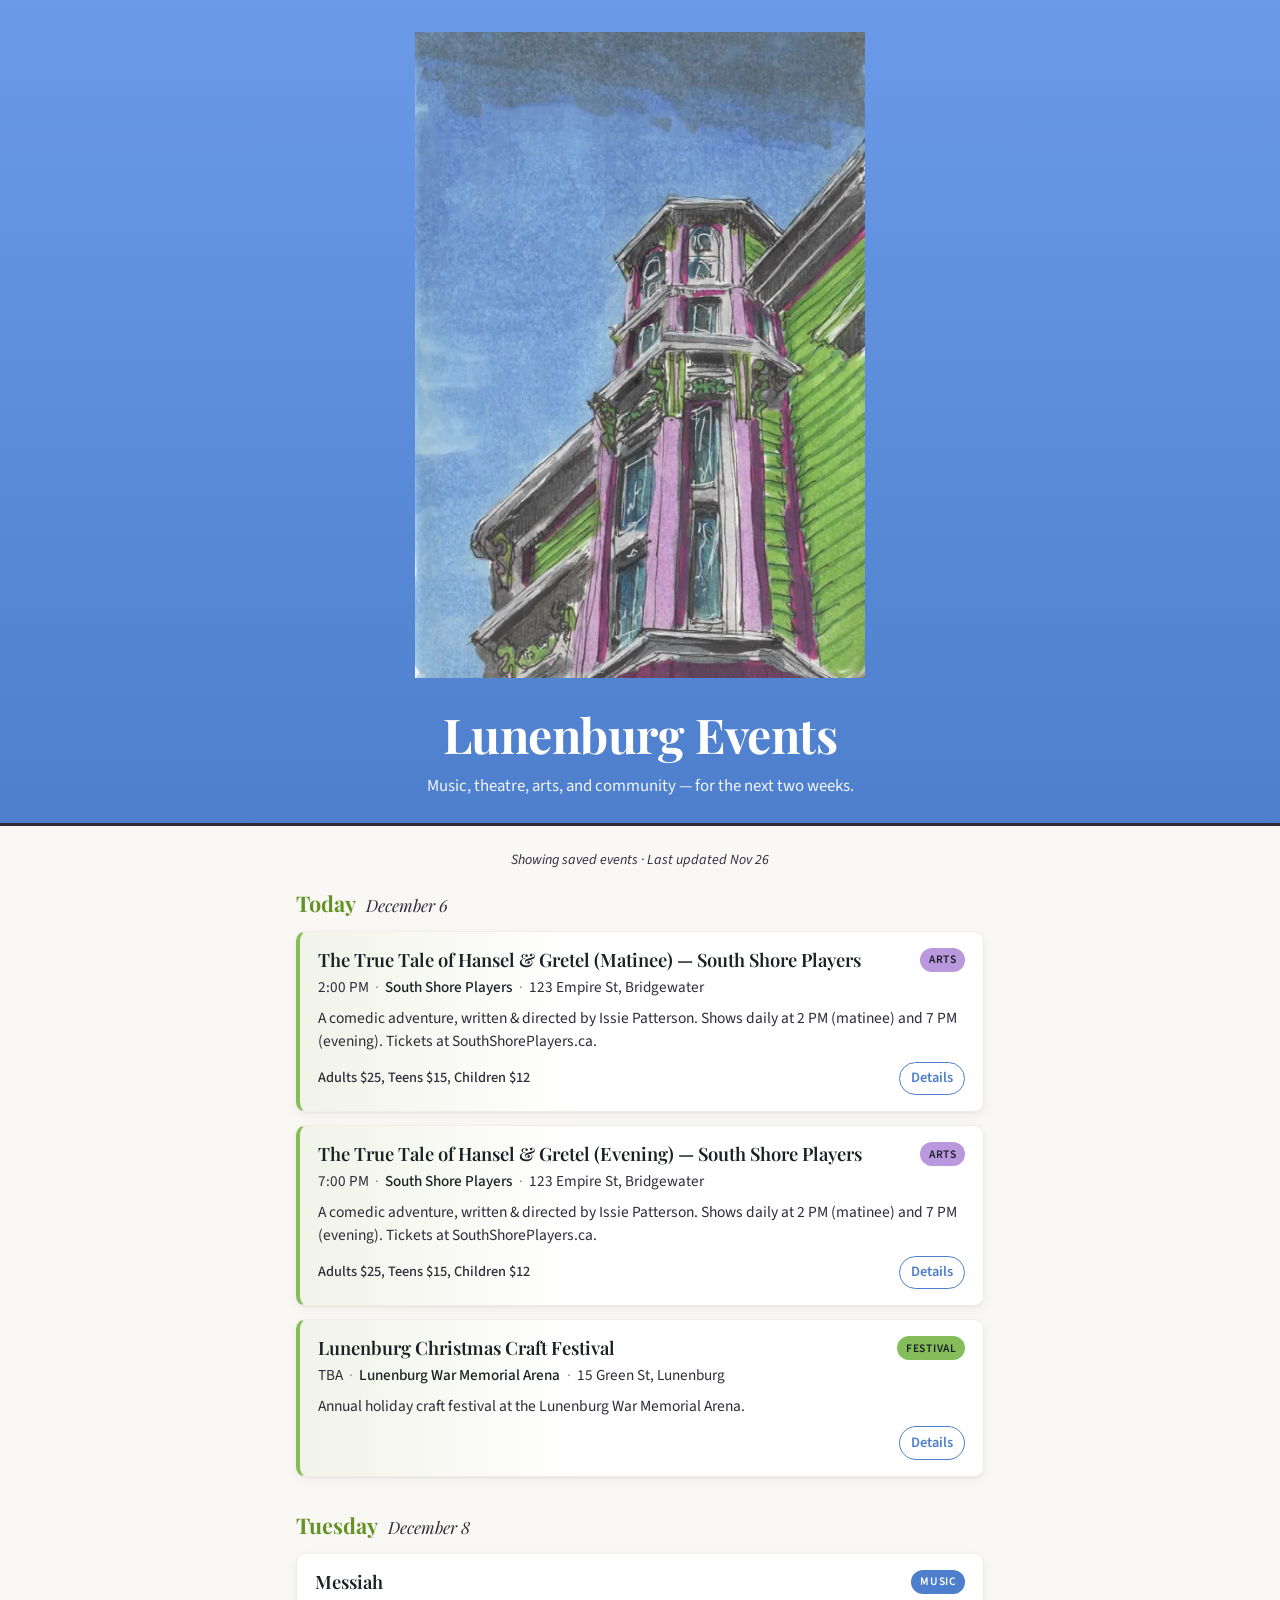
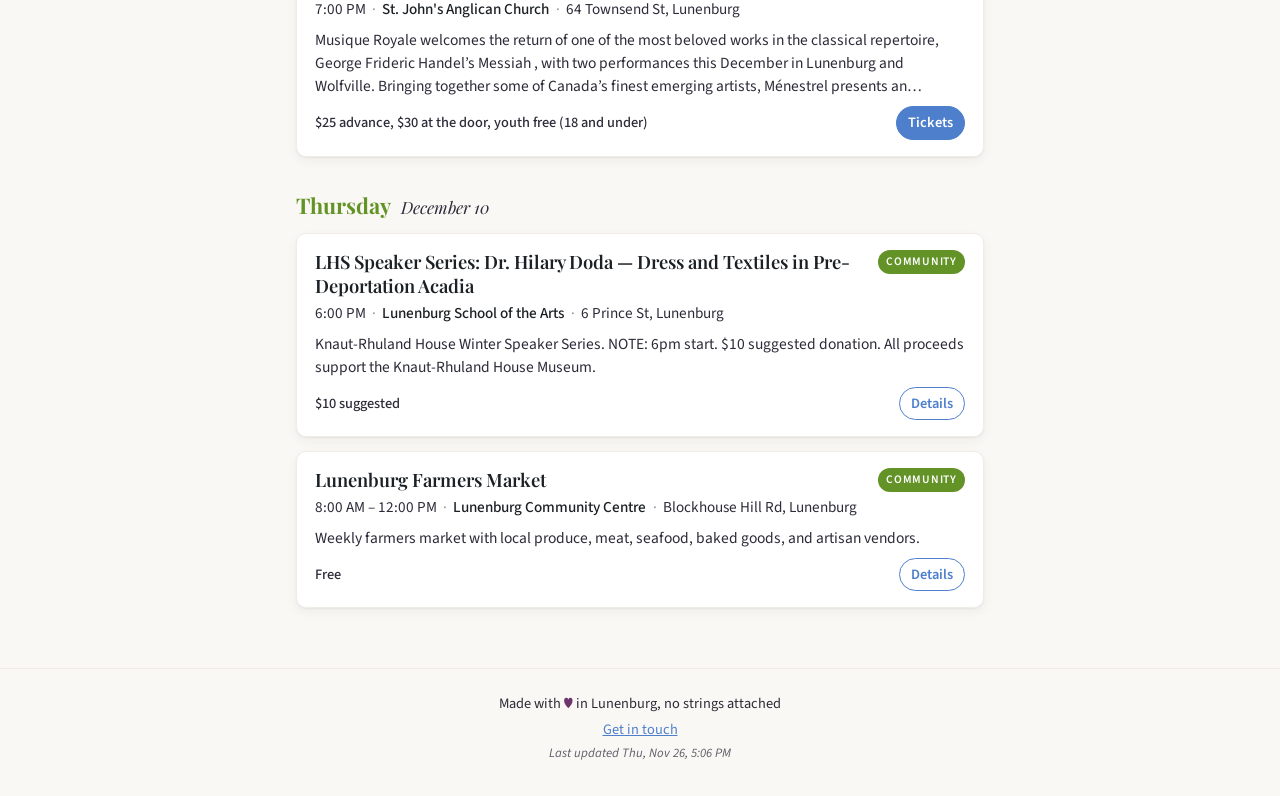
==== index.html @ b55d829c "Update events [automated]" ====
<!DOCTYPE html>
<html lang="en">
<head>
  <meta charset="UTF-8" />
  <meta name="viewport" content="width=device-width, initial-scale=1.0, viewport-fit=cover" />
  <title>Lunenburg Events — Music, Theatre, Arts &amp; Community</title>
  <meta name="description" content="What's happening in Lunenburg, Nova Scotia — music, theatre, arts, and community events for the next two weeks. Free, no ads, no app download." />
  <meta property="og:title" content="Lunenburg Events — Music, Theatre, Arts &amp; Community" />
  <meta property="og:description" content="What's happening in Lunenburg, Nova Scotia — music, theatre, arts, and community events for the next two weeks. Free, no ads, no app download." />

  <link rel="manifest" href="manifest.json" />
  <link rel="sitemap" type="application/xml" href="/sitemap.xml" />
  <meta name="theme-color" content="#4E7FCC" />

  <!-- BEGIN:JSON-LD -->
  <script type="application/ld+json">
{
  "@context": "https://schema.org",
  "@type": "ItemList",
  "name": "Upcoming events in Lunenburg, Nova Scotia",
  "url": "https://lunenburg.fingerpost.ca/",
  "numberOfItems": 23,
  "itemListElement": [
    {
      "@type": "ListItem",
      "position": 1,
      "item": {
        "@type": "Event",
        "name": "Lunenburg Farmers Market",
        "startDate": "2026-11-26T08:00:00-04:00",
        "eventStatus": "https://schema.org/EventScheduled",
        "eventAttendanceMode": "https://schema.org/OfflineEventAttendanceMode",
        "image": "https://lunenburg.fingerpost.ca/assets/icon-512.png",
        "endDate": "2026-11-26T12:00:00-04:00",
        "location": {
          "@type": "Place",
          "name": "Lunenburg Community Centre",
          "address": "Blockhouse Hill Rd, Lunenburg"
        },
        "organizer": {
          "@type": "Organization",
          "name": "Lunenburg Community Centre"
        },
        "url": "https://lunenburgfarmersmarketns.ca/",
        "description": "Weekly farmers market with local produce, meat, seafood, baked goods, and artisan vendors.",
        "offers": {
          "@type": "Offer",
          "price": "0",
          "priceCurrency": "CAD",
          "availability": "https://schema.org/InStock",
          "validFrom": "2026-11-26T13:06:49-04:00"
        }
      }
    },
    {
      "@type": "ListItem",
      "position": 2,
      "item": {
        "@type": "Event",
        "name": "\"Tange Herbam\" Exhibition by Anna Bald",
        "startDate": "2026-11-26T19:00:00-04:00",
        "eventStatus": "https://schema.org/EventScheduled",
        "eventAttendanceMode": "https://schema.org/OfflineEventAttendanceMode",
        "image": "https://lunenburg.fingerpost.ca/assets/icon-512.png",
        "location": {
          "@type": "Place",
          "name": "Lunenburg School of the Arts",
          "address": "6 Prince St, Lunenburg"
        },
        "organizer": {
          "@type": "Organization",
          "name": "Lunenburg School of the Arts"
        },
        "url": "https://lunenburgarts.org/news-events/tangeherbam-annabald/",
        "description": "Tange Herbam Anna Bald, Fall 2026 Artist-in-Residence Curated by Brea MacAllister EXHIBITION: November 26th, 2026 to January 22nd, 2027 Gallery hours are by chance or appointment, Monday to Friday, 9:30am to 4:30pm. OPENING: Thursday, Nov. 26th, 2026 Artist Talk at 7:00pm Hosted by Dr. Ella Tetrault Gallery Reception at 8:00pm This is a free event, no registration required. “I dedicate this work to the indigenous plants I chose to paint; these paintings are tight and committed to botanical…",
        "offers": {
          "@type": "Offer",
          "price": "0",
          "priceCurrency": "CAD",
          "availability": "https://schema.org/InStock",
          "validFrom": "2026-11-26T13:06:49-04:00"
        }
      }
    },
    {
      "@type": "ListItem",
      "position": 3,
      "item": {
        "@type": "Event",
        "name": "Holiday Carol Sing",
        "startDate": "2026-11-27T16:00:00-04:00",
        "eventStatus": "https://schema.org/EventScheduled",
        "eventAttendanceMode": "https://schema.org/OfflineEventAttendanceMode",
        "image": "https://lunenburg.fingerpost.ca/assets/icon-512.png",
        "endDate": "2026-11-27T18:00:00-04:00",
        "location": {
          "@type": "Place",
          "name": "LAMP",
          "address": "97 Kaulbach St, Lunenburg"
        },
        "organizer": {
          "@type": "Organization",
          "name": "LAMP"
        },
        "url": "https://www.lampns.ca/events/carolsing",
        "description": "At 5:40pm , we'll make our way down to the Lunenburg waterfront for the Lighting of the Vessels Ceremony , beginning at 6:00pm . We'll lead a few more carols before the lighting of the Lobster Trap Tree!",
        "offers": {
          "@type": "Offer",
          "price": "0",
          "priceCurrency": "CAD",
          "availability": "https://schema.org/InStock",
          "validFrom": "2026-11-26T13:06:49-04:00"
        }
      }
    },
    {
      "@type": "ListItem",
      "position": 4,
      "item": {
        "@type": "Event",
        "name": "Lighting of the Vessels",
        "startDate": "2026-11-27T18:00:00-04:00",
        "eventStatus": "https://schema.org/EventScheduled",
        "eventAttendanceMode": "https://schema.org/OfflineEventAttendanceMode",
        "image": "https://lunenburg.fingerpost.ca/assets/icon-512.png",
        "endDate": "2026-11-27T21:00:00-04:00",
        "location": {
          "@type": "Place",
          "name": "Fisheries Museum of the Atlantic",
          "address": "68 Bluenose Dr, Lunenburg"
        },
        "organizer": {
          "@type": "Organization",
          "name": "Fisheries Museum of the Atlantic"
        },
        "url": "https://fisheriesmuseum.novascotia.ca/whats-on/lighting-vessels",
        "description": "Experience the magic of the holiday season as the waterfront comes alive with the Lighting of the Vessels. Boats and the harbour are beautifully illuminated in festive lights, creating a truly enchanting coastal atmosphere. This beloved Lunenburg tradition is filled with family-friendly fun, including face painting, crafts, games, and family bingo. Meet Mr. and Mrs. Claus, enjoy live music, and warm up with delicious food and seasonal treats. Bring your family, dress warmly, and celebrate the…",
        "offers": {
          "@type": "Offer",
          "price": "0",
          "priceCurrency": "CAD",
          "availability": "https://schema.org/InStock",
          "validFrom": "2026-11-26T13:06:49-04:00"
        }
      }
    },
    {
      "@type": "ListItem",
      "position": 5,
      "item": {
        "@type": "Event",
        "name": "First of Bells - Encore Performance",
        "startDate": "2026-11-28T19:00:00-04:00",
        "eventStatus": "https://schema.org/EventScheduled",
        "eventAttendanceMode": "https://schema.org/OfflineEventAttendanceMode",
        "image": "https://lunenburg.fingerpost.ca/assets/icon-512.png",
        "endDate": "2026-11-28T21:00:00-04:00",
        "location": {
          "@type": "Place",
          "name": "Old Confidence Lodge",
          "address": "3831 Nova Scotia 332, Riverport"
        },
        "organizer": {
          "@type": "Organization",
          "name": "Old Confidence Lodge"
        },
        "url": "https://www.oldconfidence.ca/events/first-of-bells-lunenburg",
        "description": "First of Bells reimagines the music of Cape Breton songwriters, tunesmiths, and musicians. The trio, consisting of guitar, bass, and drums, explores a golden era in Cape Breton music with fresh instrumental jazz interpretations of the Rankin Family, Rita MacNeil, Winston Scotty Fitzgerald, Don Palmer, and more. Just as jazz musicians have reinterpreted the music of artists like Bob Dylan, the Beatles, or Radiohead, First of Bells pays homage to Cape Breton musicians, whose impact has been just as significant to those raised here.",
        "offers": {
          "@type": "Offer",
          "price": "25",
          "priceCurrency": "CAD",
          "availability": "https://schema.org/InStock",
          "url": "https://www.eventbrite.ca/e/first-of-bells-tickets-2003511615174?aff=oddtdtcreator",
          "validFrom": "2026-11-26T13:06:49-04:00"
        }
      }
    },
    {
      "@type": "ListItem",
      "position": 6,
      "item": {
        "@type": "Event",
        "name": "Ellita Gagner: Songs My Mother Taught Me",
        "startDate": "2026-11-28T19:00:00-04:00",
        "eventStatus": "https://schema.org/EventScheduled",
        "eventAttendanceMode": "https://schema.org/OfflineEventAttendanceMode",
        "image": "https://lunenburg.fingerpost.ca/assets/icon-512.png",
        "endDate": "2026-11-28T20:30:00-04:00",
        "location": {
          "@type": "Place",
          "name": "LAMP",
          "address": "97 Kaulbach St, Lunenburg"
        },
        "organizer": {
          "@type": "Organization",
          "name": "LAMP"
        },
        "url": "https://www.lampns.ca/events/ellita",
        "description": "Canadian mezzo-soprano Ellita Gagner , currently based in Montreal, has been praised for her “gorgeous, warm tone and winning gamine personality.” She has performed leading and supporting roles across Canada with companies and ensembles including Opéra de Montréal, Opera Nova Scotia, the Brott Festival, Maritime Concert Opera, and Chorus Niagara.",
        "offers": {
          "@type": "Offer",
          "price": "25",
          "priceCurrency": "CAD",
          "availability": "https://schema.org/InStock",
          "url": "https://www.zeffy.com/en-CA/ticketing/ellita-gagner-mezzo-soprano",
          "validFrom": "2026-11-26T13:06:49-04:00"
        }
      }
    },
    {
      "@type": "ListItem",
      "position": 7,
      "item": {
        "@type": "Event",
        "name": "CANCELLED - Victor Fraser - Tea & Scones Concert",
        "startDate": "2026-11-29T14:00:00-04:00",
        "eventStatus": "https://schema.org/EventScheduled",
        "eventAttendanceMode": "https://schema.org/OfflineEventAttendanceMode",
        "image": "https://lunenburg.fingerpost.ca/assets/icon-512.png",
        "endDate": "2026-11-29T16:00:00-04:00",
        "location": {
          "@type": "Place",
          "name": "Old Confidence Lodge",
          "address": "3831 Nova Scotia 332, Riverport"
        },
        "organizer": {
          "@type": "Organization",
          "name": "Old Confidence Lodge"
        },
        "url": "https://www.oldconfidence.ca/events/victor-fraser-lunenburg",
        "description": "CANCELLED Sun, Nov 29 • 2 PM"
      }
    },
    {
      "@type": "ListItem",
      "position": 8,
      "item": {
        "@type": "Event",
        "name": "Tunes on Tuesday: Piotr Kozłowski, Part 2",
        "startDate": "2026-12-01T12:00:00-04:00",
        "eventStatus": "https://schema.org/EventScheduled",
        "eventAttendanceMode": "https://schema.org/OfflineEventAttendanceMode",
        "image": "https://lunenburg.fingerpost.ca/assets/icon-512.png",
        "endDate": "2026-12-01T13:00:00-04:00",
        "location": {
          "@type": "Place",
          "name": "LAMP",
          "address": "97 Kaulbach St, Lunenburg"
        },
        "organizer": {
          "@type": "Organization",
          "name": "LAMP"
        },
        "url": "https://www.lampns.ca/events/totpiotr2",
        "description": "Polish pianist and educator Piotr Kozłowski presents the second of his two-part session: Central European Music & Culture . Join Piotr for a closer look at the rich musical traditions of Central Europe, exploring the composers, cultural influences, and history that have shaped the region's classical music.",
        "offers": {
          "@type": "Offer",
          "price": "0",
          "priceCurrency": "CAD",
          "availability": "https://schema.org/InStock",
          "validFrom": "2026-11-26T13:06:49-04:00"
        }
      }
    },
    {
      "@type": "ListItem",
      "position": 9,
      "item": {
        "@type": "Event",
        "name": "Lunenburg Farmers Market",
        "startDate": "2026-12-03T08:00:00-04:00",
        "eventStatus": "https://schema.org/EventScheduled",
        "eventAttendanceMode": "https://schema.org/OfflineEventAttendanceMode",
        "image": "https://lunenburg.fingerpost.ca/assets/icon-512.png",
        "endDate": "2026-12-03T12:00:00-04:00",
        "location": {
          "@type": "Place",
          "name": "Lunenburg Community Centre",
          "address": "Blockhouse Hill Rd, Lunenburg"
        },
        "organizer": {
          "@type": "Organization",
          "name": "Lunenburg Community Centre"
        },
        "url": "https://lunenburgfarmersmarketns.ca/",
        "description": "Weekly farmers market with local produce, meat, seafood, baked goods, and artisan vendors.",
        "offers": {
          "@type": "Offer",
          "price": "0",
          "priceCurrency": "CAD",
          "availability": "https://schema.org/InStock",
          "validFrom": "2026-11-26T13:06:49-04:00"
        }
      }
    },
    {
      "@type": "ListItem",
      "position": 10,
      "item": {
        "@type": "Event",
        "name": "The True Tale of Hansel & Gretel (Matinee) — South Shore Players",
        "startDate": "2026-12-04T14:00:00-04:00",
        "eventStatus": "https://schema.org/EventScheduled",
        "eventAttendanceMode": "https://schema.org/OfflineEventAttendanceMode",
        "image": "https://lunenburg.fingerpost.ca/assets/icon-512.png",
        "location": {
          "@type": "Place",
          "name": "South Shore Players",
          "address": "123 Empire St, Bridgewater"
        },
        "organizer": {
          "@type": "Organization",
          "name": "South Shore Players"
        },
        "url": "https://www.southshoreplayers.ca/tickets/",
        "description": "A comedic adventure, written & directed by Issie Patterson. Shows daily at 2 PM (matinee) and 7 PM (evening). Tickets at SouthShorePlayers.ca.",
        "offers": {
          "@type": "AggregateOffer",
          "lowPrice": "12",
          "highPrice": "25",
          "priceCurrency": "CAD",
          "availability": "https://schema.org/InStock",
          "validFrom": "2026-11-26T13:06:49-04:00"
        }
      }
    },
    {
      "@type": "ListItem",
      "position": 11,
      "item": {
        "@type": "Event",
        "name": "The True Tale of Hansel & Gretel (Evening) — South Shore Players",
        "startDate": "2026-12-04T19:00:00-04:00",
        "eventStatus": "https://schema.org/EventScheduled",
        "eventAttendanceMode": "https://schema.org/OfflineEventAttendanceMode",
        "image": "https://lunenburg.fingerpost.ca/assets/icon-512.png",
        "location": {
          "@type": "Place",
          "name": "South Shore Players",
          "address": "123 Empire St, Bridgewater"
        },
        "organizer": {
          "@type": "Organization",
          "name": "South Shore Players"
        },
        "url": "https://www.southshoreplayers.ca/tickets/",
        "description": "A comedic adventure, written & directed by Issie Patterson. Shows daily at 2 PM (matinee) and 7 PM (evening). Tickets at SouthShorePlayers.ca.",
        "offers": {
          "@type": "AggregateOffer",
          "lowPrice": "12",
          "highPrice": "25",
          "priceCurrency": "CAD",
          "availability": "https://schema.org/InStock",
          "validFrom": "2026-11-26T13:06:49-04:00"
        }
      }
    },
    {
      "@type": "ListItem",
      "position": 12,
      "item": {
        "@type": "Event",
        "name": "\"THE CHRISTMAS TREE\" by the Lunenburg Theatre Collective: Dec. 4, 5 & 6",
        "startDate": "2026-12-04",
        "eventStatus": "https://schema.org/EventScheduled",
        "eventAttendanceMode": "https://schema.org/OfflineEventAttendanceMode",
        "image": "https://lunenburg.fingerpost.ca/assets/icon-512.png",
        "location": {
          "@type": "Place",
          "name": "Lunenburg School of the Arts",
          "address": "6 Prince St, Lunenburg"
        },
        "organizer": {
          "@type": "Organization",
          "name": "Lunenburg School of the Arts"
        },
        "url": "https://lunenburgarts.org/news-events/the-christmas-tree-by-the-lunenburg-theatre-collective-dec-4-5-6/",
        "description": "“THE CHRISTMAS TREE” Starring Shannon Sponagle and Stephen Scott Findlay Presented by the Lunenburg Theatre Collective Dec. 4, 5 & 6, 2026 Learn more and gets tickets: lunenburgtheatre.ca Tickets available at Caico Mae – Cash Only Please. “One Man, One Woman, and Just One Tree Left, and it’s Christmas Eve! Who gets it? Buy a ticket and find out! This heartfelt comedy filled with laughs is sure to bring a smile to your face. So come out and support live, local, professional theatre right in the…"
      }
    },
    {
      "@type": "ListItem",
      "position": 13,
      "item": {
        "@type": "Event",
        "name": "The True Tale of Hansel & Gretel (Matinee) — South Shore Players",
        "startDate": "2026-12-05T14:00:00-04:00",
        "eventStatus": "https://schema.org/EventScheduled",
        "eventAttendanceMode": "https://schema.org/OfflineEventAttendanceMode",
        "image": "https://lunenburg.fingerpost.ca/assets/icon-512.png",
        "location": {
          "@type": "Place",
          "name": "South Shore Players",
          "address": "123 Empire St, Bridgewater"
        },
        "organizer": {
          "@type": "Organization",
          "name": "South Shore Players"
        },
        "url": "https://www.southshoreplayers.ca/tickets/",
        "description": "A comedic adventure, written & directed by Issie Patterson. Shows daily at 2 PM (matinee) and 7 PM (evening). Tickets at SouthShorePlayers.ca.",
        "offers": {
          "@type": "AggregateOffer",
          "lowPrice": "12",
          "highPrice": "25",
          "priceCurrency": "CAD",
          "availability": "https://schema.org/InStock",
          "validFrom": "2026-11-26T13:06:49-04:00"
        }
      }
    },
    {
      "@type": "ListItem",
      "position": 14,
      "item": {
        "@type": "Event",
        "name": "Geoff and Glenn",
        "startDate": "2026-12-05T14:00:00-04:00",
        "eventStatus": "https://schema.org/EventScheduled",
        "eventAttendanceMode": "https://schema.org/OfflineEventAttendanceMode",
        "image": "https://lunenburg.fingerpost.ca/assets/icon-512.png",
        "location": {
          "@type": "Place",
          "name": "Lunenburg School of the Arts",
          "address": "6 Prince St, Lunenburg"
        },
        "organizer": {
          "@type": "Organization",
          "name": "Lunenburg School of the Arts"
        },
        "url": "https://musiqueroyale.com/event/2026/2026-12-05-geoff-and-glenn/",
        "description": "Musique Royale welcomes singer, songwriter and drummer Geoff Arsenault and keyboardist Glenn Patscha to perform a Cookie Concert on Saturday December 5 at 2 pm. We can’t wait to hear what comes when these two fabulous Nova Scotian talents join together. The concert includes original music by Geoff including songs from his 2025 release, Hired Hand. The hourlong concert takes place at the Lunenburg School of the Arts, all ages are welcome and following the concert, cookies are served. Geoff Arsenault – drummer, singer, songwriter Geoff Arsenault is a multi award winning, veteran, touring and…",
        "offers": {
          "@type": "Offer",
          "price": "0",
          "priceCurrency": "CAD",
          "availability": "https://schema.org/InStock",
          "validFrom": "2026-11-26T13:06:49-04:00"
        }
      }
    },
    {
      "@type": "ListItem",
      "position": 15,
      "item": {
        "@type": "Event",
        "name": "The True Tale of Hansel & Gretel (Evening) — South Shore Players",
        "startDate": "2026-12-05T19:00:00-04:00",
        "eventStatus": "https://schema.org/EventScheduled",
        "eventAttendanceMode": "https://schema.org/OfflineEventAttendanceMode",
        "image": "https://lunenburg.fingerpost.ca/assets/icon-512.png",
        "location": {
          "@type": "Place",
          "name": "South Shore Players",
          "address": "123 Empire St, Bridgewater"
        },
        "organizer": {
          "@type": "Organization",
          "name": "South Shore Players"
        },
        "url": "https://www.southshoreplayers.ca/tickets/",
        "description": "A comedic adventure, written & directed by Issie Patterson. Shows daily at 2 PM (matinee) and 7 PM (evening). Tickets at SouthShorePlayers.ca.",
        "offers": {
          "@type": "AggregateOffer",
          "lowPrice": "12",
          "highPrice": "25",
          "priceCurrency": "CAD",
          "availability": "https://schema.org/InStock",
          "validFrom": "2026-11-26T13:06:49-04:00"
        }
      }
    },
    {
      "@type": "ListItem",
      "position": 16,
      "item": {
        "@type": "Event",
        "name": "Piotr Kozłowski, piano",
        "startDate": "2026-12-05T19:00:00-04:00",
        "eventStatus": "https://schema.org/EventScheduled",
        "eventAttendanceMode": "https://schema.org/OfflineEventAttendanceMode",
        "image": "https://lunenburg.fingerpost.ca/assets/icon-512.png",
        "endDate": "2026-12-05T20:30:00-04:00",
        "location": {
          "@type": "Place",
          "name": "LAMP",
          "address": "97 Kaulbach St, Lunenburg"
        },
        "organizer": {
          "@type": "Organization",
          "name": "LAMP"
        },
        "url": "https://www.lampns.ca/events/piotr",
        "description": "Kozłowski presents the culmination of his month-long residency at LAMP with a solo piano performance featuring works by Leevi Madetoja, Leoš Janáček, Karol Szymanowski, and Fryderyk Chopin. By placing these composers side by side, the program reflects the cultural complexity of Central Europe, which remains increasingly relevant in today’s political, economic, and social climate. Its unique culture and art, shaped by both Western and Eastern influences, reflect this in-between position.",
        "offers": {
          "@type": "Offer",
          "price": "25",
          "priceCurrency": "CAD",
          "availability": "https://schema.org/InStock",
          "url": "https://www.zeffy.com/en-CA/ticketing/piotr-kozlowski-piano",
          "validFrom": "2026-11-26T13:06:49-04:00"
        }
      }
    },
    {
      "@type": "ListItem",
      "position": 17,
      "item": {
        "@type": "Event",
        "name": "Lunenburg Christmas Craft Festival",
        "startDate": "2026-12-05",
        "eventStatus": "https://schema.org/EventScheduled",
        "eventAttendanceMode": "https://schema.org/OfflineEventAttendanceMode",
        "image": "https://lunenburg.fingerpost.ca/assets/icon-512.png",
        "location": {
          "@type": "Place",
          "name": "Lunenburg War Memorial Arena",
          "address": "15 Green St, Lunenburg"
        },
        "organizer": {
          "@type": "Organization",
          "name": "Lunenburg War Memorial Arena"
        },
        "url": "https://lunenburgchristmascraftfestival.com/",
        "description": "Annual holiday craft festival at the Lunenburg War Memorial Arena."
      }
    },
    {
      "@type": "ListItem",
      "position": 18,
      "item": {
        "@type": "Event",
        "name": "The True Tale of Hansel & Gretel (Matinee) — South Shore Players",
        "startDate": "2026-12-06T14:00:00-04:00",
        "eventStatus": "https://schema.org/EventScheduled",
        "eventAttendanceMode": "https://schema.org/OfflineEventAttendanceMode",
        "image": "https://lunenburg.fingerpost.ca/assets/icon-512.png",
        "location": {
          "@type": "Place",
          "name": "South Shore Players",
          "address": "123 Empire St, Bridgewater"
        },
        "organizer": {
          "@type": "Organization",
          "name": "South Shore Players"
        },
        "url": "https://www.southshoreplayers.ca/tickets/",
        "description": "A comedic adventure, written & directed by Issie Patterson. Shows daily at 2 PM (matinee) and 7 PM (evening). Tickets at SouthShorePlayers.ca.",
        "offers": {
          "@type": "AggregateOffer",
          "lowPrice": "12",
          "highPrice": "25",
          "priceCurrency": "CAD",
          "availability": "https://schema.org/InStock",
          "validFrom": "2026-11-26T13:06:49-04:00"
        }
      }
    },
    {
      "@type": "ListItem",
      "position": 19,
      "item": {
        "@type": "Event",
        "name": "The True Tale of Hansel & Gretel (Evening) — South Shore Players",
        "startDate": "2026-12-06T19:00:00-04:00",
        "eventStatus": "https://schema.org/EventScheduled",
        "eventAttendanceMode": "https://schema.org/OfflineEventAttendanceMode",
        "image": "https://lunenburg.fingerpost.ca/assets/icon-512.png",
        "location": {
          "@type": "Place",
          "name": "South Shore Players",
          "address": "123 Empire St, Bridgewater"
        },
        "organizer": {
          "@type": "Organization",
          "name": "South Shore Players"
        },
        "url": "https://www.southshoreplayers.ca/tickets/",
        "description": "A comedic adventure, written & directed by Issie Patterson. Shows daily at 2 PM (matinee) and 7 PM (evening). Tickets at SouthShorePlayers.ca.",
        "offers": {
          "@type": "AggregateOffer",
          "lowPrice": "12",
          "highPrice": "25",
          "priceCurrency": "CAD",
          "availability": "https://schema.org/InStock",
          "validFrom": "2026-11-26T13:06:49-04:00"
        }
      }
    },
    {
      "@type": "ListItem",
      "position": 20,
      "item": {
        "@type": "Event",
        "name": "Lunenburg Christmas Craft Festival",
        "startDate": "2026-12-06",
        "eventStatus": "https://schema.org/EventScheduled",
        "eventAttendanceMode": "https://schema.org/OfflineEventAttendanceMode",
        "image": "https://lunenburg.fingerpost.ca/assets/icon-512.png",
        "location": {
          "@type": "Place",
          "name": "Lunenburg War Memorial Arena",
          "address": "15 Green St, Lunenburg"
        },
        "organizer": {
          "@type": "Organization",
          "name": "Lunenburg War Memorial Arena"
        },
        "url": "https://lunenburgchristmascraftfestival.com/",
        "description": "Annual holiday craft festival at the Lunenburg War Memorial Arena."
      }
    },
    {
      "@type": "ListItem",
      "position": 21,
      "item": {
        "@type": "Event",
        "name": "Messiah",
        "startDate": "2026-12-08T19:00:00-04:00",
        "eventStatus": "https://schema.org/EventScheduled",
        "eventAttendanceMode": "https://schema.org/OfflineEventAttendanceMode",
        "image": "https://lunenburg.fingerpost.ca/assets/icon-512.png",
        "location": {
          "@type": "Place",
          "name": "St. John's Anglican Church",
          "address": "64 Townsend St, Lunenburg"
        },
        "organizer": {
          "@type": "Organization",
          "name": "St. John's Anglican Church"
        },
        "url": "https://musiqueroyale.com/event/2026/2026-12-09-messiah/",
        "description": "Musique Royale welcomes the return of one of the most beloved works in the classical repertoire, George Frideric Handel’s Messiah , with two performances this December in Lunenburg and Wolfville. Bringing together some of Canada’s finest emerging artists, Ménestrel presents an intimate, historically informed interpretation of Handel’s masterpiece, inviting audiences to experience the beauty and power of this cherished holiday tradition. Composed in just 24 days in 1741, Messiah has become one of the most celebrated works in Western music, bringing generations of listeners together each…",
        "offers": {
          "@type": "Offer",
          "price": "0",
          "priceCurrency": "CAD",
          "availability": "https://schema.org/InStock",
          "url": "https://www.canadahelps.org/en/charities/musique-royale-a-treasury-of-music-from-our-historic-past/events/menestrel-messiah-in-lunenburg-2026",
          "validFrom": "2026-11-26T13:06:49-04:00"
        }
      }
    },
    {
      "@type": "ListItem",
      "position": 22,
      "item": {
        "@type": "Event",
        "name": "Lunenburg Farmers Market",
        "startDate": "2026-12-10T08:00:00-04:00",
        "eventStatus": "https://schema.org/EventScheduled",
        "eventAttendanceMode": "https://schema.org/OfflineEventAttendanceMode",
        "image": "https://lunenburg.fingerpost.ca/assets/icon-512.png",
        "endDate": "2026-12-10T12:00:00-04:00",
        "location": {
          "@type": "Place",
          "name": "Lunenburg Community Centre",
          "address": "Blockhouse Hill Rd, Lunenburg"
        },
        "organizer": {
          "@type": "Organization",
          "name": "Lunenburg Community Centre"
        },
        "url": "https://lunenburgfarmersmarketns.ca/",
        "description": "Weekly farmers market with local produce, meat, seafood, baked goods, and artisan vendors.",
        "offers": {
          "@type": "Offer",
          "price": "0",
          "priceCurrency": "CAD",
          "availability": "https://schema.org/InStock",
          "validFrom": "2026-11-26T13:06:49-04:00"
        }
      }
    },
    {
      "@type": "ListItem",
      "position": 23,
      "item": {
        "@type": "Event",
        "name": "LHS Speaker Series: Dr. Hilary Doda — Dress and Textiles in Pre-Deportation Acadia",
        "startDate": "2026-12-10T18:00:00-04:00",
        "eventStatus": "https://schema.org/EventScheduled",
        "eventAttendanceMode": "https://schema.org/OfflineEventAttendanceMode",
        "image": "https://lunenburg.fingerpost.ca/assets/icon-512.png",
        "location": {
          "@type": "Place",
          "name": "Lunenburg School of the Arts",
          "address": "6 Prince St, Lunenburg"
        },
        "organizer": {
          "@type": "Organization",
          "name": "Lunenburg School of the Arts"
        },
        "url": "https://lunenburgheritagesociety.ca/blogs/events/knaut-rhuland-house-winter-speaker-series",
        "description": "Knaut-Rhuland House Winter Speaker Series. NOTE: 6pm start. $10 suggested donation. All proceeds support the Knaut-Rhuland House Museum.",
        "offers": {
          "@type": "Offer",
          "price": "10",
          "priceCurrency": "CAD",
          "availability": "https://schema.org/InStock",
          "validFrom": "2026-11-26T13:06:49-04:00"
        }
      }
    }
  ]
}
  </script>
  <!-- END:JSON-LD -->

  <meta name="apple-mobile-web-app-capable" content="yes" />
  <meta name="apple-mobile-web-app-status-bar-style" content="default" />
  <meta name="apple-mobile-web-app-title" content="Lunapp" />
  <link rel="apple-touch-icon" href="assets/icon-192.png" />
  <link rel="icon" type="image/png" href="assets/icon-192.png" />

  <link rel="preconnect" href="https://fonts.googleapis.com" />
  <link rel="preconnect" href="https://fonts.gstatic.com" crossorigin />
  <link rel="stylesheet"
    href="https://fonts.googleapis.com/css2?family=Playfair+Display:wght@600;700&family=Source+Sans+3:wght@400;500;600&display=swap" />

  <link rel="stylesheet" href="style.css" />

  <!-- Cloudflare Web Analytics --><script defer src='https://static.cloudflareinsights.com/beacon.min.js' data-cf-beacon='{"token": "2c498f818fb4471bbc658353ae30feed"}'></script><!-- End Cloudflare Web Analytics -->
</head>
<body>
  <header class="hero" role="banner">
    <div class="hero__image" aria-hidden="true">
      <picture>
        <source srcset="assets/banner_lunenburg.webp" type="image/webp">
        <img src="assets/banner_lunenburg.png" alt="" width="1033" height="1482"
             fetchpriority="high">
      </picture>
    </div>
    <div class="hero__text">
      <h1 class="hero__title">Lunenburg Events</h1>
      <p class="hero__tagline">Music, theatre, arts, and community — for the next two weeks.</p>
    </div>
  </header>

  <main class="container" id="main">
    <noscript>
      <!-- BEGIN:NOSCRIPT-EVENTS -->
      <h2>Upcoming events in Lunenburg</h2>
      <h3>Thursday, November 26</h3>
      <ul>
        <li><strong>8:00 AM</strong> — Lunenburg Farmers Market — at Lunenburg Community Centre</li>
        <li><strong>7:00 PM</strong> — &quot;Tange Herbam&quot; Exhibition by Anna Bald — at Lunenburg School of the Arts</li>
      </ul>
      <h3>Friday, November 27</h3>
      <ul>
        <li><strong>4:00 PM</strong> — Holiday Carol Sing — at LAMP</li>
        <li><strong>6:00 PM</strong> — Lighting of the Vessels — at Fisheries Museum of the Atlantic</li>
      </ul>
      <h3>Saturday, November 28</h3>
      <ul>
        <li><strong>7:00 PM</strong> — First of Bells - Encore Performance — at Old Confidence Lodge</li>
        <li><strong>7:00 PM</strong> — Ellita Gagner: Songs My Mother Taught Me — at LAMP</li>
      </ul>
      <h3>Sunday, November 29</h3>
      <ul>
        <li><strong>2:00 PM</strong> — CANCELLED - Victor Fraser - Tea &amp; Scones Concert — at Old Confidence Lodge</li>
      </ul>
      <h3>Tuesday, December 1</h3>
      <ul>
        <li><strong>12:00 PM</strong> — Tunes on Tuesday: Piotr Kozłowski, Part 2 — at LAMP</li>
      </ul>
      <h3>Thursday, December 3</h3>
      <ul>
        <li><strong>8:00 AM</strong> — Lunenburg Farmers Market — at Lunenburg Community Centre</li>
      </ul>
      <h3>Friday, December 4</h3>
      <ul>
        <li><strong>2:00 PM</strong> — The True Tale of Hansel &amp; Gretel (Matinee) — South Shore Players — at South Shore Players</li>
        <li><strong>7:00 PM</strong> — The True Tale of Hansel &amp; Gretel (Evening) — South Shore Players — at South Shore Players</li>
        <li>&quot;THE CHRISTMAS TREE&quot; by the Lunenburg Theatre Collective: Dec. 4, 5 &amp; 6 — at Lunenburg School of the Arts</li>
      </ul>
      <h3>Saturday, December 5</h3>
      <ul>
        <li><strong>2:00 PM</strong> — The True Tale of Hansel &amp; Gretel (Matinee) — South Shore Players — at South Shore Players</li>
        <li><strong>2:00 PM</strong> — Geoff and Glenn — at Lunenburg School of the Arts</li>
        <li><strong>7:00 PM</strong> — The True Tale of Hansel &amp; Gretel (Evening) — South Shore Players — at South Shore Players</li>
        <li><strong>7:00 PM</strong> — Piotr Kozłowski, piano — at LAMP</li>
        <li><strong>TBA</strong> — Lunenburg Christmas Craft Festival — at Lunenburg War Memorial Arena</li>
      </ul>
      <h3>Sunday, December 6</h3>
      <ul>
        <li><strong>2:00 PM</strong> — The True Tale of Hansel &amp; Gretel (Matinee) — South Shore Players — at South Shore Players</li>
        <li><strong>7:00 PM</strong> — The True Tale of Hansel &amp; Gretel (Evening) — South Shore Players — at South Shore Players</li>
        <li><strong>TBA</strong> — Lunenburg Christmas Craft Festival — at Lunenburg War Memorial Arena</li>
      </ul>
      <h3>Tuesday, December 8</h3>
      <ul>
        <li><strong>7:00 PM</strong> — Messiah — at St. John&#x27;s Anglican Church</li>
      </ul>
      <h3>Thursday, December 10</h3>
      <ul>
        <li><strong>8:00 AM</strong> — Lunenburg Farmers Market — at Lunenburg Community Centre</li>
        <li><strong>6:00 PM</strong> — LHS Speaker Series: Dr. Hilary Doda — Dress and Textiles in Pre-Deportation Acadia — at Lunenburg School of the Arts</li>
      </ul>
      <!-- END:NOSCRIPT-EVENTS -->
    </noscript>
    <section id="events" aria-live="polite">
      <p class="status" id="status">Loading events…</p>
    </section>
  </main>

  <footer class="footer">
    <p class="footer__line">Made with <span aria-hidden="true">♥</span><span class="visually-hidden">love</span> in Lunenburg, no strings attached</p>
    <p class="footer__line"><a href="https://docs.google.com/forms/d/e/1FAIpQLSd6tUlpH39HJcwEYaC6AG7CdG9uOFnGP6phVigIAYUQ5ozSLA/viewform?usp=publish-editor" target="_blank" rel="noopener noreferrer">Get in touch</a></p>
    <p class="footer__updated" id="last-updated"></p>
  </footer>

  <script src="app.js" defer></script>
</body>
</html>
---- style.css ----
:root {
  /* Primary — from the watercolor sky */
  --sky-blue: #4E7FCC;
  --sky-light: #6B9BE8;

  /* Accent — from the vivid green clapboard */
  --green: #85BD5A;
  --green-dark: #639326;

  /* Accent — from the magenta/purple tower */
  --magenta: #6D366D;
  --lavender: #B998DD;

  /* Neutrals — from the ink linework */
  --ink: #1B2024;
  --ink-soft: #2E2B39;

  /* Background — warm watercolor paper */
  --paper: #FAF8F5;
  --paper-dark: #F0EDE8;

  /* Type */
  --font-serif: "Playfair Display", "Lora", Georgia, "Times New Roman", serif;
  --font-sans: "Source Sans 3", "DM Sans", system-ui, -apple-system, "Segoe UI", sans-serif;

  --radius: 10px;
  --shadow-soft: 0 1px 2px rgba(27, 32, 36, 0.06), 0 4px 12px rgba(27, 32, 36, 0.05);
}

*, *::before, *::after { box-sizing: border-box; }

html { -webkit-text-size-adjust: 100%; }

body {
  margin: 0;
  background: var(--paper);
  color: var(--ink);
  font-family: var(--font-sans);
  font-size: 17px;
  line-height: 1.5;
  -webkit-font-smoothing: antialiased;
}

.visually-hidden {
  position: absolute !important;
  width: 1px; height: 1px;
  padding: 0; margin: -1px;
  overflow: hidden; clip: rect(0,0,0,0);
  white-space: nowrap; border: 0;
}

a { color: var(--sky-blue); }
a:hover, a:focus { color: var(--green-dark); }

/* ----- Hero ----- */
.hero {
  position: relative;
  background: linear-gradient(180deg, var(--sky-light) 0%, var(--sky-blue) 100%);
  color: #fff;
  border-bottom: 3px solid var(--ink-soft);
}

/* Show the whole portrait image at its natural aspect ratio. On mobile we
   cap the width below the viewport edge so a ribbon of .hero's sky-blue
   gradient frames the drawing (background-size: cover was clipping the
   bay window at the bottom). The 600px+ breakpoints just widen the cap.
   All three widths were reduced 25% from their original values so the
   banner reads as a portrait detail rather than a full hero image. */
.hero__image {
  width: calc(75% - 1.875rem);  /* mobile: 75% of viewport with a proportional ribbon */
  max-width: 345px;             /* was 460px */
  margin: 1rem auto 0;
}
.hero__image img {
  width: 100%;
  height: auto;
  display: block;
}

@media (min-width: 600px) {
  .hero { padding-top: 1.5rem; }
  .hero__image {
    width: 100%;
    max-width: 375px;           /* was 500px */
    margin: 0 auto;
  }
}

@media (min-width: 900px) {
  .hero { padding-top: 2rem; }
  .hero__image {
    max-width: 450px;           /* was 600px */
  }
}

.hero__text {
  max-width: 720px;
  margin: 0 auto;
  padding: 1.25rem 1.25rem 1.5rem;
  text-align: center;
}

.hero__title {
  font-family: var(--font-serif);
  font-weight: 700;
  font-size: clamp(2rem, 6vw, 3rem);
  letter-spacing: -0.01em;
  margin: 0 0 0.25rem;
  color: #fff;
}

.hero__tagline {
  margin: 0;
  font-size: 1.05rem;
  color: rgba(255, 255, 255, 0.92);
  font-weight: 400;
}

/* ----- Main container ----- */
.container {
  max-width: 720px;
  margin: 0 auto;
  padding: 1.5rem 1rem 2.5rem;
}

/* Reserve space before event cards render to prevent CLS. */
#events {
  min-height: 80vh;
}

.status {
  text-align: center;
  color: var(--ink-soft);
  font-style: italic;
  padding: 2rem 0;
}

/* "Showing saved events" banner — appears above the event list when the
   data we loaded is older than the scraper's expected refresh cadence.
   Kept subtle on purpose: it informs without alarming. */
.stale-note {
  text-align: center;
  font-size: 0.88rem;
  font-style: italic;
  color: var(--ink-soft);
  margin: 0 0 1rem;
}

/* ----- Day group ----- */
.day-group {
  margin: 2rem 0 1.25rem;
}

.day-group:first-of-type { margin-top: 0.5rem; }

.day-group__heading {
  font-family: var(--font-serif);
  font-weight: 600;
  font-size: 1.35rem;
  margin: 0 0 0.75rem;
  color: var(--ink);
  display: flex;
  align-items: baseline;
  gap: 0.6rem;
  flex-wrap: wrap;
}

.day-group__heading .when-relative {
  color: var(--green-dark);
  font-weight: 700;
}

.day-group__heading .when-date {
  color: var(--ink-soft);
  font-weight: 400;
  font-size: 1.05rem;
  font-style: italic;
}

.day-group--today .day-group__heading .when-relative {
  color: var(--green-dark);
}

.weekend-tag {
  display: inline-block;
  font-family: var(--font-sans);
  font-size: 0.7rem;
  font-weight: 600;
  letter-spacing: 0.08em;
  text-transform: uppercase;
  color: var(--magenta);
  background: rgba(185, 152, 221, 0.18);
  border: 1px solid rgba(109, 54, 109, 0.25);
  padding: 0.15rem 0.5rem;
  border-radius: 999px;
  vertical-align: middle;
}

/* ----- Event card ----- */
.event {
  background: #fff;
  border: 1px solid var(--paper-dark);
  border-radius: var(--radius);
  padding: 1rem 1.1rem;
  margin: 0 0 0.85rem;
  box-shadow: var(--shadow-soft);
  transition: transform 120ms ease, box-shadow 120ms ease;
}

.event:hover {
  transform: translateY(-1px);
  box-shadow: 0 2px 4px rgba(27, 32, 36, 0.08), 0 8px 20px rgba(27, 32, 36, 0.08);
}

.day-group--today .event {
  border-left: 4px solid var(--green);
  background: linear-gradient(90deg, rgba(133, 189, 90, 0.08) 0%, #fff 40%);
}

.event__header {
  display: flex;
  justify-content: space-between;
  align-items: flex-start;
  gap: 0.75rem;
  margin-bottom: 0.25rem;
}

.event__title {
  font-family: var(--font-serif);
  font-weight: 600;
  font-size: 1.15rem;
  line-height: 1.3;
  margin: 0;
  color: var(--ink);
}

.event__title a {
  color: inherit;
  text-decoration: none;
  border-bottom: 1px solid transparent;
  transition: border-color 120ms ease;
}
.event__title a:hover, .event__title a:focus {
  border-bottom-color: var(--sky-blue);
}

.event__meta {
  font-size: 0.95rem;
  color: var(--ink-soft);
  margin: 0.25rem 0 0.5rem;
}

.event__meta .dot {
  margin: 0 0.4rem;
  opacity: 0.5;
}

.event__venue { font-weight: 500; color: var(--ink); }

.event__description {
  font-size: 0.97rem;
  color: var(--ink-soft);
  margin: 0.5rem 0 0.5rem;
  display: -webkit-box;
  -webkit-line-clamp: 3;
  line-clamp: 3;
  -webkit-box-orient: vertical;
  overflow: hidden;
}

.event__footer {
  display: flex;
  align-items: center;
  justify-content: space-between;
  flex-wrap: wrap;
  gap: 0.5rem;
  margin-top: 0.5rem;
}

.event__price {
  font-size: 0.9rem;
  color: var(--ink-soft);
  font-weight: 500;
}

.event__links {
  display: flex;
  gap: 0.5rem;
  flex-wrap: wrap;
}

.event__link {
  font-size: 0.9rem;
  font-weight: 600;
  text-decoration: none;
  color: var(--sky-blue);
  border: 1px solid var(--sky-blue);
  padding: 0.3rem 0.7rem;
  border-radius: 999px;
  transition: background 120ms ease, color 120ms ease;
}

.event__link:hover, .event__link:focus {
  background: var(--sky-blue);
  color: #fff;
}

.event__link--ticket {
  color: #fff;
  background: var(--sky-blue);
}
.event__link--ticket:hover, .event__link--ticket:focus {
  background: var(--green-dark);
  border-color: var(--green-dark);
}

/* ----- Category pill ----- */
.category {
  display: inline-block;
  font-size: 0.72rem;
  font-weight: 600;
  letter-spacing: 0.06em;
  text-transform: uppercase;
  padding: 0.2rem 0.55rem;
  border-radius: 999px;
  white-space: nowrap;
  flex-shrink: 0;
}

.category--music     { background: var(--sky-blue);   color: #fff; }
.category--theater   { background: var(--magenta);    color: #fff; }
.category--arts      { background: var(--lavender);   color: var(--ink); }
.category--film      { background: var(--ink-soft);   color: #fff; }
.category--festival  { background: var(--green);      color: var(--ink); }
.category--social    { background: var(--green-dark); color: #fff; }
.category--community { background: var(--green-dark); color: #fff; }
.category--dance     { background: var(--magenta);    color: #fff; }

/* ----- Footer ----- */
.footer {
  border-top: 1px solid var(--paper-dark);
  padding: 1.5rem 1rem 2rem;
  text-align: center;
  color: var(--ink-soft);
  font-size: 0.9rem;
}

.footer__line { margin: 0 0 0.25rem; }
.footer__line span[aria-hidden="true"] { color: var(--magenta); }

.footer__updated {
  margin: 0;
  font-size: 0.8rem;
  opacity: 0.75;
  font-style: italic;
}

/* ----- Empty state ----- */
.empty {
  text-align: center;
  padding: 3rem 1rem;
  color: var(--ink-soft);
}

.empty__title {
  font-family: var(--font-serif);
  font-size: 1.3rem;
  margin: 0 0 0.5rem;
  color: var(--ink);
}

/* ----- Print ----- */
@media print {
  .hero__image { display: none; }
  .event { box-shadow: none; border: 1px solid #ccc; break-inside: avoid; }
}
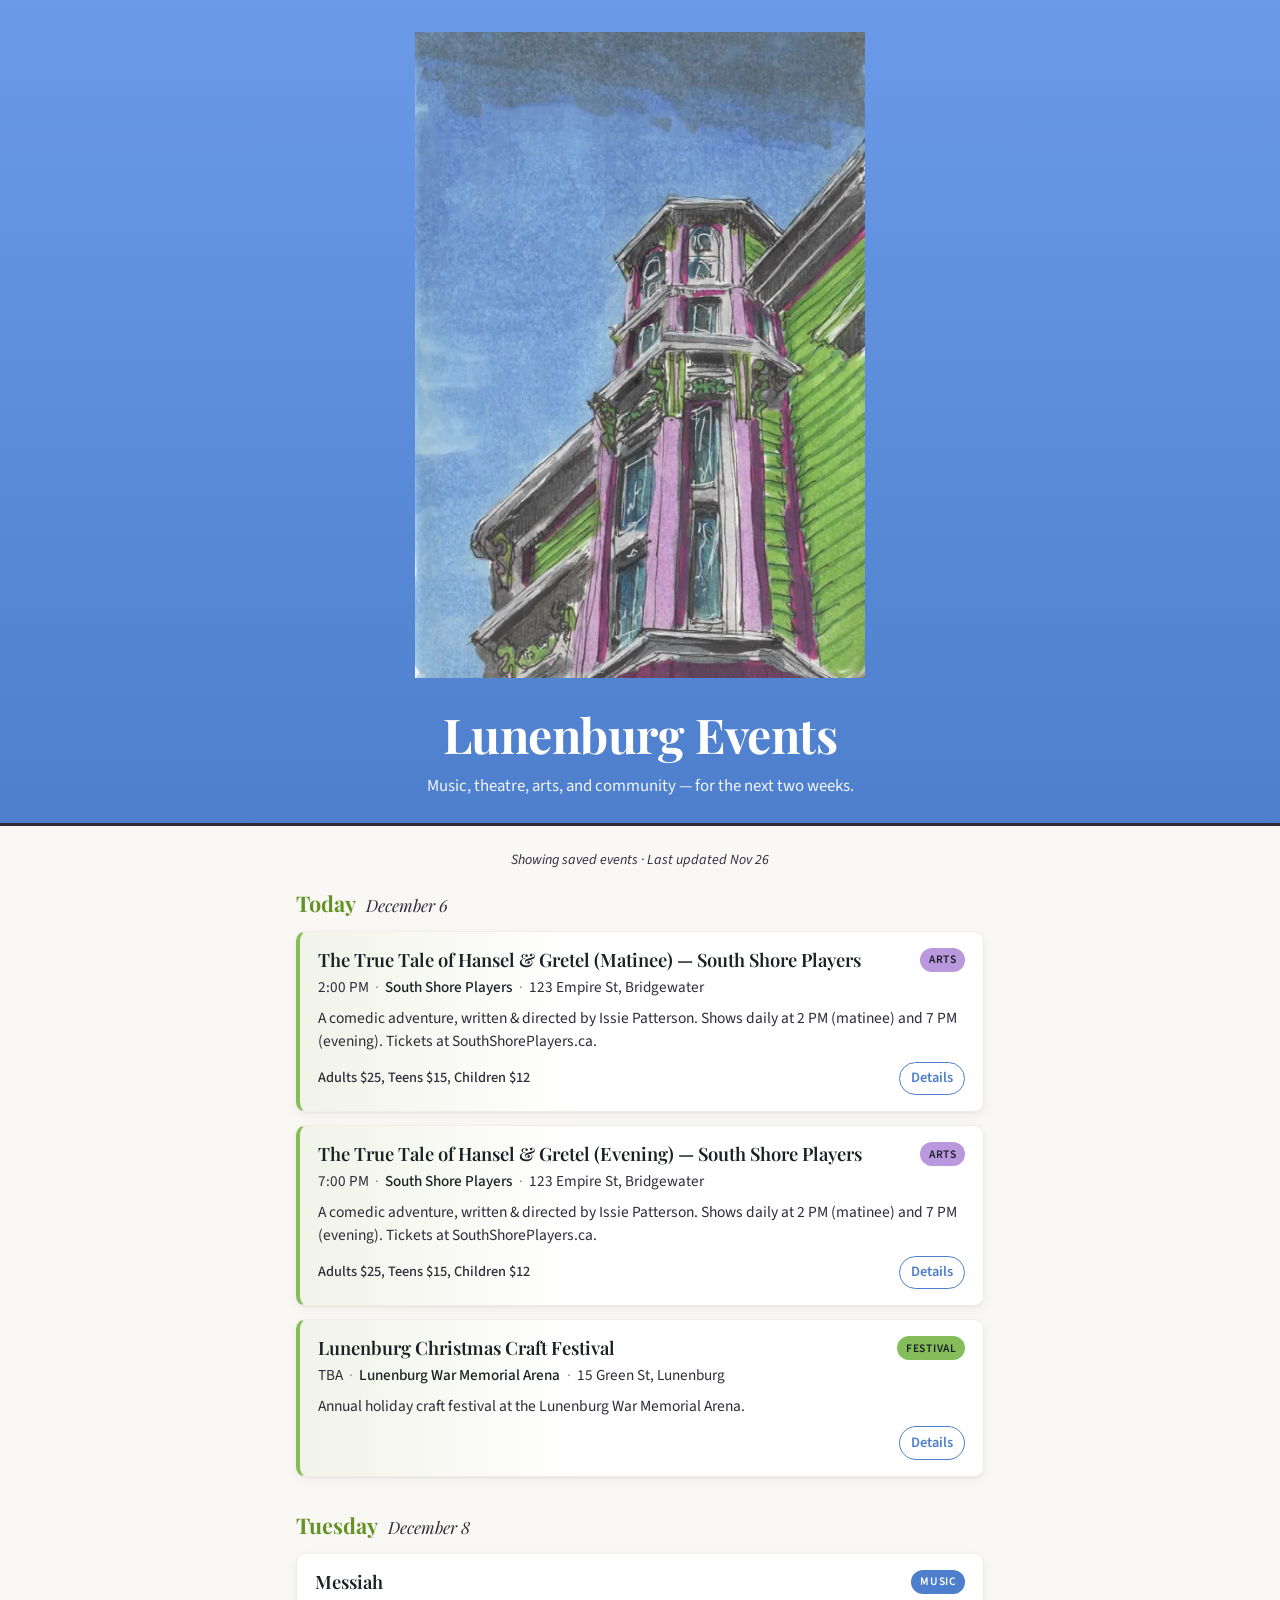
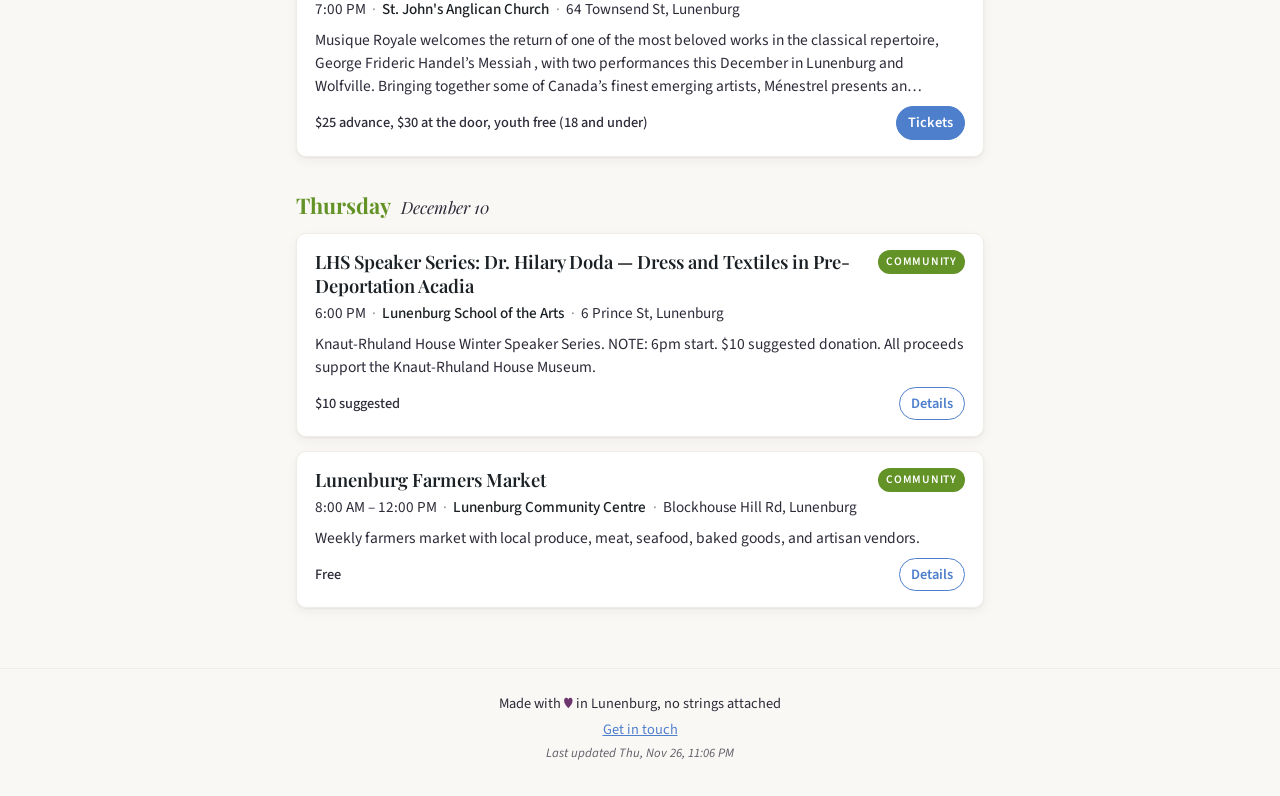
==== commit 5c1c2bac: "Update events [automated]" ====
--- a/index.html
+++ b/index.html
@@ -48,7 +48,7 @@
           "price": "0",
           "priceCurrency": "CAD",
           "availability": "https://schema.org/InStock",
-          "validFrom": "2026-11-26T13:06:49-04:00"
+          "validFrom": "2026-11-26T19:06:56-04:00"
         }
       }
     },
@@ -78,7 +78,7 @@
           "price": "0",
           "priceCurrency": "CAD",
           "availability": "https://schema.org/InStock",
-          "validFrom": "2026-11-26T13:06:49-04:00"
+          "validFrom": "2026-11-26T19:06:56-04:00"
         }
       }
     },
@@ -109,7 +109,7 @@
           "price": "0",
           "priceCurrency": "CAD",
           "availability": "https://schema.org/InStock",
-          "validFrom": "2026-11-26T13:06:49-04:00"
+          "validFrom": "2026-11-26T19:06:56-04:00"
         }
       }
     },
@@ -140,7 +140,7 @@
           "price": "0",
           "priceCurrency": "CAD",
           "availability": "https://schema.org/InStock",
-          "validFrom": "2026-11-26T13:06:49-04:00"
+          "validFrom": "2026-11-26T19:06:56-04:00"
         }
       }
     },
@@ -172,7 +172,7 @@
           "priceCurrency": "CAD",
           "availability": "https://schema.org/InStock",
           "url": "https://www.eventbrite.ca/e/first-of-bells-tickets-2003511615174?aff=oddtdtcreator",
-          "validFrom": "2026-11-26T13:06:49-04:00"
+          "validFrom": "2026-11-26T19:06:56-04:00"
         }
       }
     },
@@ -204,7 +204,7 @@
           "priceCurrency": "CAD",
           "availability": "https://schema.org/InStock",
           "url": "https://www.zeffy.com/en-CA/ticketing/ellita-gagner-mezzo-soprano",
-          "validFrom": "2026-11-26T13:06:49-04:00"
+          "validFrom": "2026-11-26T19:06:56-04:00"
         }
       }
     },
@@ -259,7 +259,7 @@
           "price": "0",
           "priceCurrency": "CAD",
           "availability": "https://schema.org/InStock",
-          "validFrom": "2026-11-26T13:06:49-04:00"
+          "validFrom": "2026-11-26T19:06:56-04:00"
         }
       }
     },
@@ -290,7 +290,7 @@
           "price": "0",
           "priceCurrency": "CAD",
           "availability": "https://schema.org/InStock",
-          "validFrom": "2026-11-26T13:06:49-04:00"
+          "validFrom": "2026-11-26T19:06:56-04:00"
         }
       }
     },
@@ -321,7 +321,7 @@
           "highPrice": "25",
           "priceCurrency": "CAD",
           "availability": "https://schema.org/InStock",
-          "validFrom": "2026-11-26T13:06:49-04:00"
+          "validFrom": "2026-11-26T19:06:56-04:00"
         }
       }
     },
@@ -352,7 +352,7 @@
           "highPrice": "25",
           "priceCurrency": "CAD",
           "availability": "https://schema.org/InStock",
-          "validFrom": "2026-11-26T13:06:49-04:00"
+          "validFrom": "2026-11-26T19:06:56-04:00"
         }
       }
     },
@@ -406,7 +406,7 @@
           "highPrice": "25",
           "priceCurrency": "CAD",
           "availability": "https://schema.org/InStock",
-          "validFrom": "2026-11-26T13:06:49-04:00"
+          "validFrom": "2026-11-26T19:06:56-04:00"
         }
       }
     },
@@ -436,7 +436,7 @@
           "price": "0",
           "priceCurrency": "CAD",
           "availability": "https://schema.org/InStock",
-          "validFrom": "2026-11-26T13:06:49-04:00"
+          "validFrom": "2026-11-26T19:06:56-04:00"
         }
       }
     },
@@ -467,7 +467,7 @@
           "highPrice": "25",
           "priceCurrency": "CAD",
           "availability": "https://schema.org/InStock",
-          "validFrom": "2026-11-26T13:06:49-04:00"
+          "validFrom": "2026-11-26T19:06:56-04:00"
         }
       }
     },
@@ -499,7 +499,7 @@
           "priceCurrency": "CAD",
           "availability": "https://schema.org/InStock",
           "url": "https://www.zeffy.com/en-CA/ticketing/piotr-kozlowski-piano",
-          "validFrom": "2026-11-26T13:06:49-04:00"
+          "validFrom": "2026-11-26T19:06:56-04:00"
         }
       }
     },
@@ -553,7 +553,7 @@
           "highPrice": "25",
           "priceCurrency": "CAD",
           "availability": "https://schema.org/InStock",
-          "validFrom": "2026-11-26T13:06:49-04:00"
+          "validFrom": "2026-11-26T19:06:56-04:00"
         }
       }
     },
@@ -584,7 +584,7 @@
           "highPrice": "25",
           "priceCurrency": "CAD",
           "availability": "https://schema.org/InStock",
-          "validFrom": "2026-11-26T13:06:49-04:00"
+          "validFrom": "2026-11-26T19:06:56-04:00"
         }
       }
     },
@@ -638,7 +638,7 @@
           "priceCurrency": "CAD",
           "availability": "https://schema.org/InStock",
           "url": "https://www.canadahelps.org/en/charities/musique-royale-a-treasury-of-music-from-our-historic-past/events/menestrel-messiah-in-lunenburg-2026",
-          "validFrom": "2026-11-26T13:06:49-04:00"
+          "validFrom": "2026-11-26T19:06:56-04:00"
         }
       }
     },
@@ -669,7 +669,7 @@
           "price": "0",
           "priceCurrency": "CAD",
           "availability": "https://schema.org/InStock",
-          "validFrom": "2026-11-26T13:06:49-04:00"
+          "validFrom": "2026-11-26T19:06:56-04:00"
         }
       }
     },
@@ -699,7 +699,7 @@
           "price": "10",
           "priceCurrency": "CAD",
           "availability": "https://schema.org/InStock",
-          "validFrom": "2026-11-26T13:06:49-04:00"
+          "validFrom": "2026-11-26T19:06:56-04:00"
         }
       }
     }
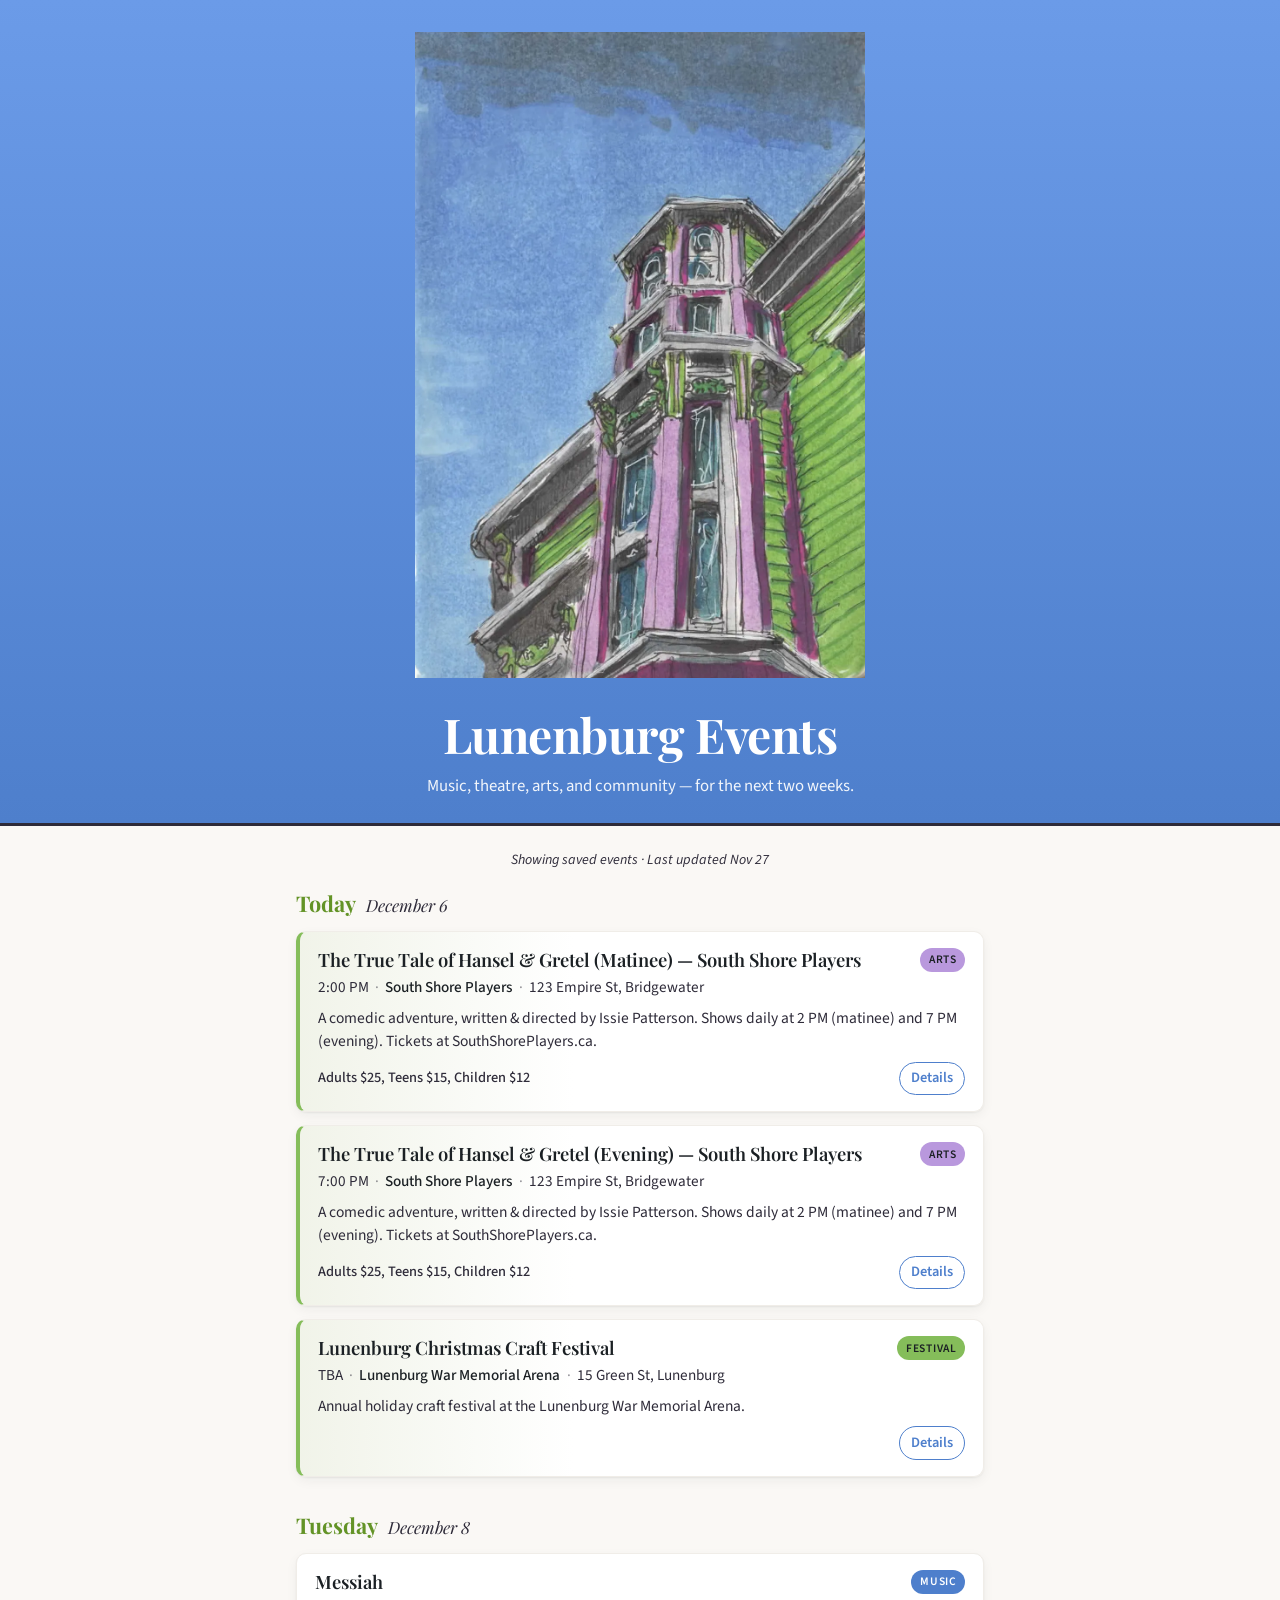
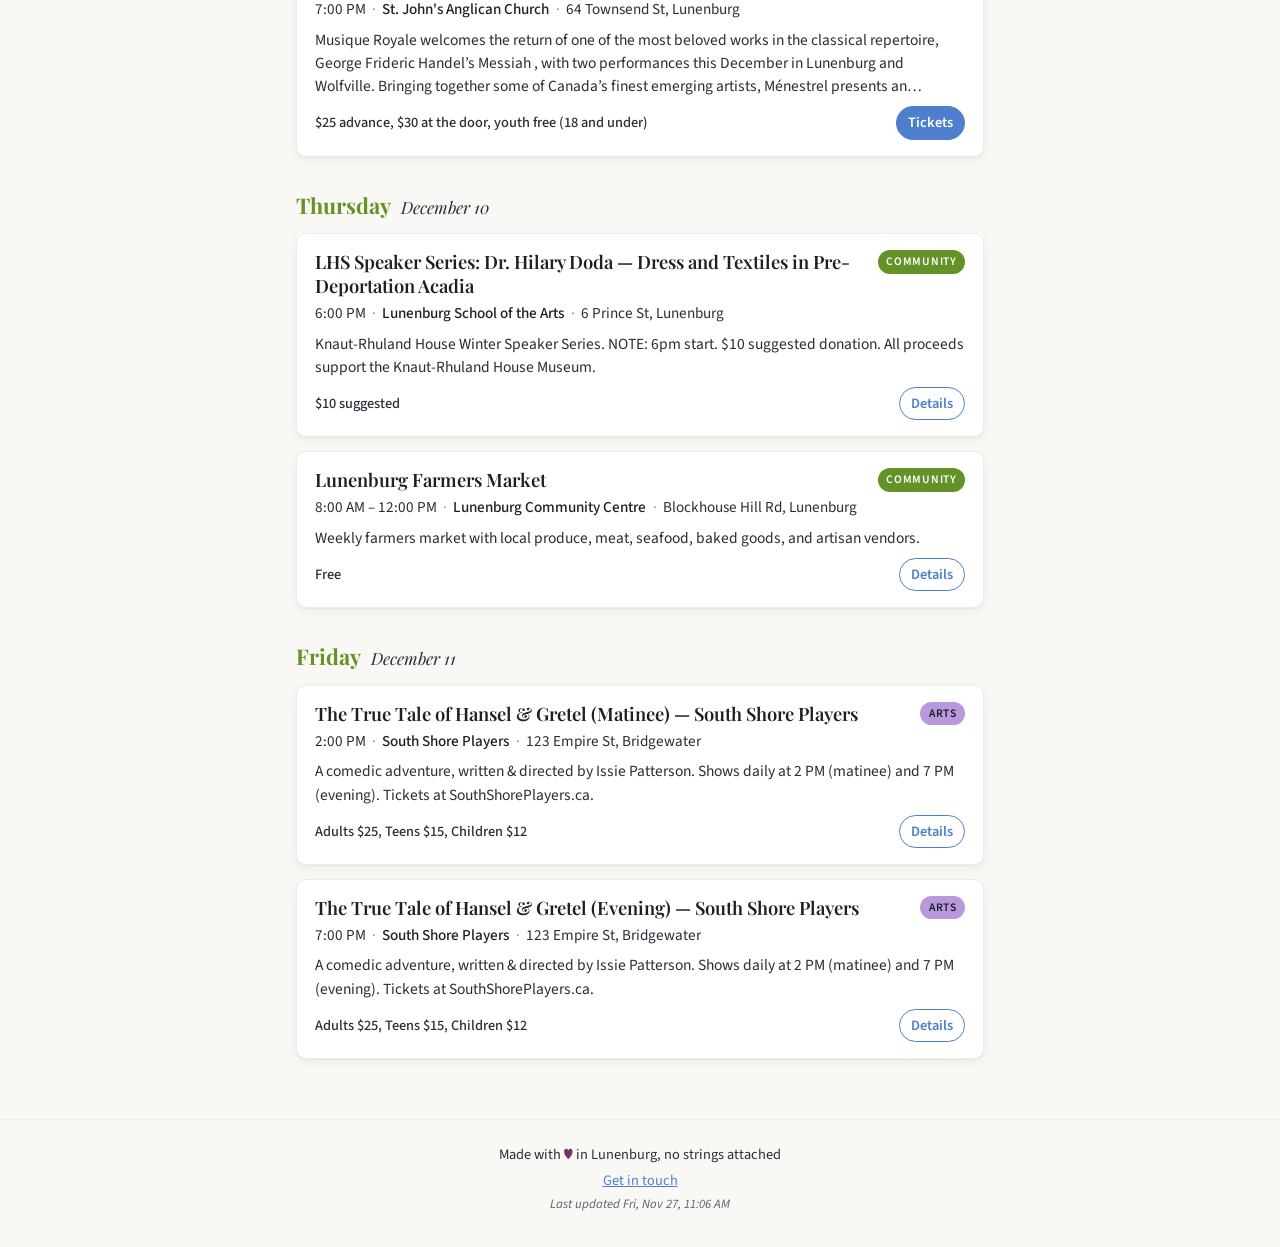
==== commit c5066e59: "Update events [automated]" ====
--- a/index.html
+++ b/index.html
@@ -26,12 +26,193 @@
       "position": 1,
       "item": {
         "@type": "Event",
+        "name": "Holiday Carol Sing",
+        "startDate": "2026-11-27T16:00:00-04:00",
+        "eventStatus": "https://schema.org/EventScheduled",
+        "eventAttendanceMode": "https://schema.org/OfflineEventAttendanceMode",
+        "image": "https://lunenburg.fingerpost.ca/assets/icon-512.png",
+        "endDate": "2026-11-27T18:00:00-04:00",
+        "location": {
+          "@type": "Place",
+          "name": "LAMP",
+          "address": "97 Kaulbach St, Lunenburg"
+        },
+        "organizer": {
+          "@type": "Organization",
+          "name": "LAMP"
+        },
+        "url": "https://www.lampns.ca/events/carolsing",
+        "description": "At 5:40pm , we'll make our way down to the Lunenburg waterfront for the Lighting of the Vessels Ceremony , beginning at 6:00pm . We'll lead a few more carols before the lighting of the Lobster Trap Tree!",
+        "offers": {
+          "@type": "Offer",
+          "price": "0",
+          "priceCurrency": "CAD",
+          "availability": "https://schema.org/InStock",
+          "validFrom": "2026-11-27T07:06:58-04:00"
+        }
+      }
+    },
+    {
+      "@type": "ListItem",
+      "position": 2,
+      "item": {
+        "@type": "Event",
+        "name": "Lighting of the Vessels",
+        "startDate": "2026-11-27T18:00:00-04:00",
+        "eventStatus": "https://schema.org/EventScheduled",
+        "eventAttendanceMode": "https://schema.org/OfflineEventAttendanceMode",
+        "image": "https://lunenburg.fingerpost.ca/assets/icon-512.png",
+        "endDate": "2026-11-27T21:00:00-04:00",
+        "location": {
+          "@type": "Place",
+          "name": "Fisheries Museum of the Atlantic",
+          "address": "68 Bluenose Dr, Lunenburg"
+        },
+        "organizer": {
+          "@type": "Organization",
+          "name": "Fisheries Museum of the Atlantic"
+        },
+        "url": "https://fisheriesmuseum.novascotia.ca/whats-on/lighting-vessels",
+        "description": "Experience the magic of the holiday season as the waterfront comes alive with the Lighting of the Vessels. Boats and the harbour are beautifully illuminated in festive lights, creating a truly enchanting coastal atmosphere. This beloved Lunenburg tradition is filled with family-friendly fun, including face painting, crafts, games, and family bingo. Meet Mr. and Mrs. Claus, enjoy live music, and warm up with delicious food and seasonal treats. Bring your family, dress warmly, and celebrate the…",
+        "offers": {
+          "@type": "Offer",
+          "price": "0",
+          "priceCurrency": "CAD",
+          "availability": "https://schema.org/InStock",
+          "validFrom": "2026-11-27T07:06:58-04:00"
+        }
+      }
+    },
+    {
+      "@type": "ListItem",
+      "position": 3,
+      "item": {
+        "@type": "Event",
+        "name": "First of Bells - Encore Performance",
+        "startDate": "2026-11-28T19:00:00-04:00",
+        "eventStatus": "https://schema.org/EventScheduled",
+        "eventAttendanceMode": "https://schema.org/OfflineEventAttendanceMode",
+        "image": "https://lunenburg.fingerpost.ca/assets/icon-512.png",
+        "endDate": "2026-11-28T21:00:00-04:00",
+        "location": {
+          "@type": "Place",
+          "name": "Old Confidence Lodge",
+          "address": "3831 Nova Scotia 332, Riverport"
+        },
+        "organizer": {
+          "@type": "Organization",
+          "name": "Old Confidence Lodge"
+        },
+        "url": "https://www.oldconfidence.ca/events/first-of-bells-lunenburg",
+        "description": "First of Bells reimagines the music of Cape Breton songwriters, tunesmiths, and musicians. The trio, consisting of guitar, bass, and drums, explores a golden era in Cape Breton music with fresh instrumental jazz interpretations of the Rankin Family, Rita MacNeil, Winston Scotty Fitzgerald, Don Palmer, and more. Just as jazz musicians have reinterpreted the music of artists like Bob Dylan, the Beatles, or Radiohead, First of Bells pays homage to Cape Breton musicians, whose impact has been just as significant to those raised here.",
+        "offers": {
+          "@type": "Offer",
+          "price": "25",
+          "priceCurrency": "CAD",
+          "availability": "https://schema.org/InStock",
+          "url": "https://www.eventbrite.ca/e/first-of-bells-tickets-2003511615174?aff=oddtdtcreator",
+          "validFrom": "2026-11-27T07:06:58-04:00"
+        }
+      }
+    },
+    {
+      "@type": "ListItem",
+      "position": 4,
+      "item": {
+        "@type": "Event",
+        "name": "Ellita Gagner: Songs My Mother Taught Me",
+        "startDate": "2026-11-28T19:00:00-04:00",
+        "eventStatus": "https://schema.org/EventScheduled",
+        "eventAttendanceMode": "https://schema.org/OfflineEventAttendanceMode",
+        "image": "https://lunenburg.fingerpost.ca/assets/icon-512.png",
+        "endDate": "2026-11-28T20:30:00-04:00",
+        "location": {
+          "@type": "Place",
+          "name": "LAMP",
+          "address": "97 Kaulbach St, Lunenburg"
+        },
+        "organizer": {
+          "@type": "Organization",
+          "name": "LAMP"
+        },
+        "url": "https://www.lampns.ca/events/ellita",
+        "description": "Canadian mezzo-soprano Ellita Gagner , currently based in Montreal, has been praised for her “gorgeous, warm tone and winning gamine personality.” She has performed leading and supporting roles across Canada with companies and ensembles including Opéra de Montréal, Opera Nova Scotia, the Brott Festival, Maritime Concert Opera, and Chorus Niagara.",
+        "offers": {
+          "@type": "Offer",
+          "price": "25",
+          "priceCurrency": "CAD",
+          "availability": "https://schema.org/InStock",
+          "url": "https://www.zeffy.com/en-CA/ticketing/ellita-gagner-mezzo-soprano",
+          "validFrom": "2026-11-27T07:06:58-04:00"
+        }
+      }
+    },
+    {
+      "@type": "ListItem",
+      "position": 5,
+      "item": {
+        "@type": "Event",
+        "name": "CANCELLED - Victor Fraser - Tea & Scones Concert",
+        "startDate": "2026-11-29T14:00:00-04:00",
+        "eventStatus": "https://schema.org/EventScheduled",
+        "eventAttendanceMode": "https://schema.org/OfflineEventAttendanceMode",
+        "image": "https://lunenburg.fingerpost.ca/assets/icon-512.png",
+        "endDate": "2026-11-29T16:00:00-04:00",
+        "location": {
+          "@type": "Place",
+          "name": "Old Confidence Lodge",
+          "address": "3831 Nova Scotia 332, Riverport"
+        },
+        "organizer": {
+          "@type": "Organization",
+          "name": "Old Confidence Lodge"
+        },
+        "url": "https://www.oldconfidence.ca/events/victor-fraser-lunenburg",
+        "description": "CANCELLED Sun, Nov 29 • 2 PM"
+      }
+    },
+    {
+      "@type": "ListItem",
+      "position": 6,
+      "item": {
+        "@type": "Event",
+        "name": "Tunes on Tuesday: Piotr Kozłowski, Part 2",
+        "startDate": "2026-12-01T12:00:00-04:00",
+        "eventStatus": "https://schema.org/EventScheduled",
+        "eventAttendanceMode": "https://schema.org/OfflineEventAttendanceMode",
+        "image": "https://lunenburg.fingerpost.ca/assets/icon-512.png",
+        "endDate": "2026-12-01T13:00:00-04:00",
+        "location": {
+          "@type": "Place",
+          "name": "LAMP",
+          "address": "97 Kaulbach St, Lunenburg"
+        },
+        "organizer": {
+          "@type": "Organization",
+          "name": "LAMP"
+        },
+        "url": "https://www.lampns.ca/events/totpiotr2",
+        "description": "Polish pianist and educator Piotr Kozłowski presents the second of his two-part session: Central European Music & Culture . Join Piotr for a closer look at the rich musical traditions of Central Europe, exploring the composers, cultural influences, and history that have shaped the region's classical music.",
+        "offers": {
+          "@type": "Offer",
+          "price": "0",
+          "priceCurrency": "CAD",
+          "availability": "https://schema.org/InStock",
+          "validFrom": "2026-11-27T07:06:58-04:00"
+        }
+      }
+    },
+    {
+      "@type": "ListItem",
+      "position": 7,
+      "item": {
+        "@type": "Event",
         "name": "Lunenburg Farmers Market",
-        "startDate": "2026-11-26T08:00:00-04:00",
-        "eventStatus": "https://schema.org/EventScheduled",
-        "eventAttendanceMode": "https://schema.org/OfflineEventAttendanceMode",
-        "image": "https://lunenburg.fingerpost.ca/assets/icon-512.png",
-        "endDate": "2026-11-26T12:00:00-04:00",
+        "startDate": "2026-12-03T08:00:00-04:00",
+        "eventStatus": "https://schema.org/EventScheduled",
+        "eventAttendanceMode": "https://schema.org/OfflineEventAttendanceMode",
+        "image": "https://lunenburg.fingerpost.ca/assets/icon-512.png",
+        "endDate": "2026-12-03T12:00:00-04:00",
         "location": {
           "@type": "Place",
           "name": "Lunenburg Community Centre",
@@ -48,255 +229,13 @@
           "price": "0",
           "priceCurrency": "CAD",
           "availability": "https://schema.org/InStock",
-          "validFrom": "2026-11-26T19:06:56-04:00"
-        }
-      }
-    },
-    {
-      "@type": "ListItem",
-      "position": 2,
-      "item": {
-        "@type": "Event",
-        "name": "\"Tange Herbam\" Exhibition by Anna Bald",
-        "startDate": "2026-11-26T19:00:00-04:00",
-        "eventStatus": "https://schema.org/EventScheduled",
-        "eventAttendanceMode": "https://schema.org/OfflineEventAttendanceMode",
-        "image": "https://lunenburg.fingerpost.ca/assets/icon-512.png",
-        "location": {
-          "@type": "Place",
-          "name": "Lunenburg School of the Arts",
-          "address": "6 Prince St, Lunenburg"
-        },
-        "organizer": {
-          "@type": "Organization",
-          "name": "Lunenburg School of the Arts"
-        },
-        "url": "https://lunenburgarts.org/news-events/tangeherbam-annabald/",
-        "description": "Tange Herbam Anna Bald, Fall 2026 Artist-in-Residence Curated by Brea MacAllister EXHIBITION: November 26th, 2026 to January 22nd, 2027 Gallery hours are by chance or appointment, Monday to Friday, 9:30am to 4:30pm. OPENING: Thursday, Nov. 26th, 2026 Artist Talk at 7:00pm Hosted by Dr. Ella Tetrault Gallery Reception at 8:00pm This is a free event, no registration required. “I dedicate this work to the indigenous plants I chose to paint; these paintings are tight and committed to botanical…",
-        "offers": {
-          "@type": "Offer",
-          "price": "0",
-          "priceCurrency": "CAD",
-          "availability": "https://schema.org/InStock",
-          "validFrom": "2026-11-26T19:06:56-04:00"
-        }
-      }
-    },
-    {
-      "@type": "ListItem",
-      "position": 3,
-      "item": {
-        "@type": "Event",
-        "name": "Holiday Carol Sing",
-        "startDate": "2026-11-27T16:00:00-04:00",
-        "eventStatus": "https://schema.org/EventScheduled",
-        "eventAttendanceMode": "https://schema.org/OfflineEventAttendanceMode",
-        "image": "https://lunenburg.fingerpost.ca/assets/icon-512.png",
-        "endDate": "2026-11-27T18:00:00-04:00",
-        "location": {
-          "@type": "Place",
-          "name": "LAMP",
-          "address": "97 Kaulbach St, Lunenburg"
-        },
-        "organizer": {
-          "@type": "Organization",
-          "name": "LAMP"
-        },
-        "url": "https://www.lampns.ca/events/carolsing",
-        "description": "At 5:40pm , we'll make our way down to the Lunenburg waterfront for the Lighting of the Vessels Ceremony , beginning at 6:00pm . We'll lead a few more carols before the lighting of the Lobster Trap Tree!",
-        "offers": {
-          "@type": "Offer",
-          "price": "0",
-          "priceCurrency": "CAD",
-          "availability": "https://schema.org/InStock",
-          "validFrom": "2026-11-26T19:06:56-04:00"
-        }
-      }
-    },
-    {
-      "@type": "ListItem",
-      "position": 4,
-      "item": {
-        "@type": "Event",
-        "name": "Lighting of the Vessels",
-        "startDate": "2026-11-27T18:00:00-04:00",
-        "eventStatus": "https://schema.org/EventScheduled",
-        "eventAttendanceMode": "https://schema.org/OfflineEventAttendanceMode",
-        "image": "https://lunenburg.fingerpost.ca/assets/icon-512.png",
-        "endDate": "2026-11-27T21:00:00-04:00",
-        "location": {
-          "@type": "Place",
-          "name": "Fisheries Museum of the Atlantic",
-          "address": "68 Bluenose Dr, Lunenburg"
-        },
-        "organizer": {
-          "@type": "Organization",
-          "name": "Fisheries Museum of the Atlantic"
-        },
-        "url": "https://fisheriesmuseum.novascotia.ca/whats-on/lighting-vessels",
-        "description": "Experience the magic of the holiday season as the waterfront comes alive with the Lighting of the Vessels. Boats and the harbour are beautifully illuminated in festive lights, creating a truly enchanting coastal atmosphere. This beloved Lunenburg tradition is filled with family-friendly fun, including face painting, crafts, games, and family bingo. Meet Mr. and Mrs. Claus, enjoy live music, and warm up with delicious food and seasonal treats. Bring your family, dress warmly, and celebrate the…",
-        "offers": {
-          "@type": "Offer",
-          "price": "0",
-          "priceCurrency": "CAD",
-          "availability": "https://schema.org/InStock",
-          "validFrom": "2026-11-26T19:06:56-04:00"
-        }
-      }
-    },
-    {
-      "@type": "ListItem",
-      "position": 5,
-      "item": {
-        "@type": "Event",
-        "name": "First of Bells - Encore Performance",
-        "startDate": "2026-11-28T19:00:00-04:00",
-        "eventStatus": "https://schema.org/EventScheduled",
-        "eventAttendanceMode": "https://schema.org/OfflineEventAttendanceMode",
-        "image": "https://lunenburg.fingerpost.ca/assets/icon-512.png",
-        "endDate": "2026-11-28T21:00:00-04:00",
-        "location": {
-          "@type": "Place",
-          "name": "Old Confidence Lodge",
-          "address": "3831 Nova Scotia 332, Riverport"
-        },
-        "organizer": {
-          "@type": "Organization",
-          "name": "Old Confidence Lodge"
-        },
-        "url": "https://www.oldconfidence.ca/events/first-of-bells-lunenburg",
-        "description": "First of Bells reimagines the music of Cape Breton songwriters, tunesmiths, and musicians. The trio, consisting of guitar, bass, and drums, explores a golden era in Cape Breton music with fresh instrumental jazz interpretations of the Rankin Family, Rita MacNeil, Winston Scotty Fitzgerald, Don Palmer, and more. Just as jazz musicians have reinterpreted the music of artists like Bob Dylan, the Beatles, or Radiohead, First of Bells pays homage to Cape Breton musicians, whose impact has been just as significant to those raised here.",
-        "offers": {
-          "@type": "Offer",
-          "price": "25",
-          "priceCurrency": "CAD",
-          "availability": "https://schema.org/InStock",
-          "url": "https://www.eventbrite.ca/e/first-of-bells-tickets-2003511615174?aff=oddtdtcreator",
-          "validFrom": "2026-11-26T19:06:56-04:00"
-        }
-      }
-    },
-    {
-      "@type": "ListItem",
-      "position": 6,
-      "item": {
-        "@type": "Event",
-        "name": "Ellita Gagner: Songs My Mother Taught Me",
-        "startDate": "2026-11-28T19:00:00-04:00",
-        "eventStatus": "https://schema.org/EventScheduled",
-        "eventAttendanceMode": "https://schema.org/OfflineEventAttendanceMode",
-        "image": "https://lunenburg.fingerpost.ca/assets/icon-512.png",
-        "endDate": "2026-11-28T20:30:00-04:00",
-        "location": {
-          "@type": "Place",
-          "name": "LAMP",
-          "address": "97 Kaulbach St, Lunenburg"
-        },
-        "organizer": {
-          "@type": "Organization",
-          "name": "LAMP"
-        },
-        "url": "https://www.lampns.ca/events/ellita",
-        "description": "Canadian mezzo-soprano Ellita Gagner , currently based in Montreal, has been praised for her “gorgeous, warm tone and winning gamine personality.” She has performed leading and supporting roles across Canada with companies and ensembles including Opéra de Montréal, Opera Nova Scotia, the Brott Festival, Maritime Concert Opera, and Chorus Niagara.",
-        "offers": {
-          "@type": "Offer",
-          "price": "25",
-          "priceCurrency": "CAD",
-          "availability": "https://schema.org/InStock",
-          "url": "https://www.zeffy.com/en-CA/ticketing/ellita-gagner-mezzo-soprano",
-          "validFrom": "2026-11-26T19:06:56-04:00"
-        }
-      }
-    },
-    {
-      "@type": "ListItem",
-      "position": 7,
-      "item": {
-        "@type": "Event",
-        "name": "CANCELLED - Victor Fraser - Tea & Scones Concert",
-        "startDate": "2026-11-29T14:00:00-04:00",
-        "eventStatus": "https://schema.org/EventScheduled",
-        "eventAttendanceMode": "https://schema.org/OfflineEventAttendanceMode",
-        "image": "https://lunenburg.fingerpost.ca/assets/icon-512.png",
-        "endDate": "2026-11-29T16:00:00-04:00",
-        "location": {
-          "@type": "Place",
-          "name": "Old Confidence Lodge",
-          "address": "3831 Nova Scotia 332, Riverport"
-        },
-        "organizer": {
-          "@type": "Organization",
-          "name": "Old Confidence Lodge"
-        },
-        "url": "https://www.oldconfidence.ca/events/victor-fraser-lunenburg",
-        "description": "CANCELLED Sun, Nov 29 • 2 PM"
+          "validFrom": "2026-11-27T07:06:58-04:00"
+        }
       }
     },
     {
       "@type": "ListItem",
       "position": 8,
-      "item": {
-        "@type": "Event",
-        "name": "Tunes on Tuesday: Piotr Kozłowski, Part 2",
-        "startDate": "2026-12-01T12:00:00-04:00",
-        "eventStatus": "https://schema.org/EventScheduled",
-        "eventAttendanceMode": "https://schema.org/OfflineEventAttendanceMode",
-        "image": "https://lunenburg.fingerpost.ca/assets/icon-512.png",
-        "endDate": "2026-12-01T13:00:00-04:00",
-        "location": {
-          "@type": "Place",
-          "name": "LAMP",
-          "address": "97 Kaulbach St, Lunenburg"
-        },
-        "organizer": {
-          "@type": "Organization",
-          "name": "LAMP"
-        },
-        "url": "https://www.lampns.ca/events/totpiotr2",
-        "description": "Polish pianist and educator Piotr Kozłowski presents the second of his two-part session: Central European Music & Culture . Join Piotr for a closer look at the rich musical traditions of Central Europe, exploring the composers, cultural influences, and history that have shaped the region's classical music.",
-        "offers": {
-          "@type": "Offer",
-          "price": "0",
-          "priceCurrency": "CAD",
-          "availability": "https://schema.org/InStock",
-          "validFrom": "2026-11-26T19:06:56-04:00"
-        }
-      }
-    },
-    {
-      "@type": "ListItem",
-      "position": 9,
-      "item": {
-        "@type": "Event",
-        "name": "Lunenburg Farmers Market",
-        "startDate": "2026-12-03T08:00:00-04:00",
-        "eventStatus": "https://schema.org/EventScheduled",
-        "eventAttendanceMode": "https://schema.org/OfflineEventAttendanceMode",
-        "image": "https://lunenburg.fingerpost.ca/assets/icon-512.png",
-        "endDate": "2026-12-03T12:00:00-04:00",
-        "location": {
-          "@type": "Place",
-          "name": "Lunenburg Community Centre",
-          "address": "Blockhouse Hill Rd, Lunenburg"
-        },
-        "organizer": {
-          "@type": "Organization",
-          "name": "Lunenburg Community Centre"
-        },
-        "url": "https://lunenburgfarmersmarketns.ca/",
-        "description": "Weekly farmers market with local produce, meat, seafood, baked goods, and artisan vendors.",
-        "offers": {
-          "@type": "Offer",
-          "price": "0",
-          "priceCurrency": "CAD",
-          "availability": "https://schema.org/InStock",
-          "validFrom": "2026-11-26T19:06:56-04:00"
-        }
-      }
-    },
-    {
-      "@type": "ListItem",
-      "position": 10,
       "item": {
         "@type": "Event",
         "name": "The True Tale of Hansel & Gretel (Matinee) — South Shore Players",
@@ -321,13 +260,13 @@
           "highPrice": "25",
           "priceCurrency": "CAD",
           "availability": "https://schema.org/InStock",
-          "validFrom": "2026-11-26T19:06:56-04:00"
-        }
-      }
-    },
-    {
-      "@type": "ListItem",
-      "position": 11,
+          "validFrom": "2026-11-27T07:06:58-04:00"
+        }
+      }
+    },
+    {
+      "@type": "ListItem",
+      "position": 9,
       "item": {
         "@type": "Event",
         "name": "The True Tale of Hansel & Gretel (Evening) — South Shore Players",
@@ -352,13 +291,13 @@
           "highPrice": "25",
           "priceCurrency": "CAD",
           "availability": "https://schema.org/InStock",
-          "validFrom": "2026-11-26T19:06:56-04:00"
-        }
-      }
-    },
-    {
-      "@type": "ListItem",
-      "position": 12,
+          "validFrom": "2026-11-27T07:06:58-04:00"
+        }
+      }
+    },
+    {
+      "@type": "ListItem",
+      "position": 10,
       "item": {
         "@type": "Event",
         "name": "\"THE CHRISTMAS TREE\" by the Lunenburg Theatre Collective: Dec. 4, 5 & 6",
@@ -381,7 +320,7 @@
     },
     {
       "@type": "ListItem",
-      "position": 13,
+      "position": 11,
       "item": {
         "@type": "Event",
         "name": "The True Tale of Hansel & Gretel (Matinee) — South Shore Players",
@@ -406,13 +345,13 @@
           "highPrice": "25",
           "priceCurrency": "CAD",
           "availability": "https://schema.org/InStock",
-          "validFrom": "2026-11-26T19:06:56-04:00"
-        }
-      }
-    },
-    {
-      "@type": "ListItem",
-      "position": 14,
+          "validFrom": "2026-11-27T07:06:58-04:00"
+        }
+      }
+    },
+    {
+      "@type": "ListItem",
+      "position": 12,
       "item": {
         "@type": "Event",
         "name": "Geoff and Glenn",
@@ -436,13 +375,13 @@
           "price": "0",
           "priceCurrency": "CAD",
           "availability": "https://schema.org/InStock",
-          "validFrom": "2026-11-26T19:06:56-04:00"
-        }
-      }
-    },
-    {
-      "@type": "ListItem",
-      "position": 15,
+          "validFrom": "2026-11-27T07:06:58-04:00"
+        }
+      }
+    },
+    {
+      "@type": "ListItem",
+      "position": 13,
       "item": {
         "@type": "Event",
         "name": "The True Tale of Hansel & Gretel (Evening) — South Shore Players",
@@ -467,13 +406,13 @@
           "highPrice": "25",
           "priceCurrency": "CAD",
           "availability": "https://schema.org/InStock",
-          "validFrom": "2026-11-26T19:06:56-04:00"
-        }
-      }
-    },
-    {
-      "@type": "ListItem",
-      "position": 16,
+          "validFrom": "2026-11-27T07:06:58-04:00"
+        }
+      }
+    },
+    {
+      "@type": "ListItem",
+      "position": 14,
       "item": {
         "@type": "Event",
         "name": "Piotr Kozłowski, piano",
@@ -499,13 +438,13 @@
           "priceCurrency": "CAD",
           "availability": "https://schema.org/InStock",
           "url": "https://www.zeffy.com/en-CA/ticketing/piotr-kozlowski-piano",
-          "validFrom": "2026-11-26T19:06:56-04:00"
-        }
-      }
-    },
-    {
-      "@type": "ListItem",
-      "position": 17,
+          "validFrom": "2026-11-27T07:06:58-04:00"
+        }
+      }
+    },
+    {
+      "@type": "ListItem",
+      "position": 15,
       "item": {
         "@type": "Event",
         "name": "Lunenburg Christmas Craft Festival",
@@ -528,7 +467,7 @@
     },
     {
       "@type": "ListItem",
-      "position": 18,
+      "position": 16,
       "item": {
         "@type": "Event",
         "name": "The True Tale of Hansel & Gretel (Matinee) — South Shore Players",
@@ -553,13 +492,13 @@
           "highPrice": "25",
           "priceCurrency": "CAD",
           "availability": "https://schema.org/InStock",
-          "validFrom": "2026-11-26T19:06:56-04:00"
-        }
-      }
-    },
-    {
-      "@type": "ListItem",
-      "position": 19,
+          "validFrom": "2026-11-27T07:06:58-04:00"
+        }
+      }
+    },
+    {
+      "@type": "ListItem",
+      "position": 17,
       "item": {
         "@type": "Event",
         "name": "The True Tale of Hansel & Gretel (Evening) — South Shore Players",
@@ -584,13 +523,13 @@
           "highPrice": "25",
           "priceCurrency": "CAD",
           "availability": "https://schema.org/InStock",
-          "validFrom": "2026-11-26T19:06:56-04:00"
-        }
-      }
-    },
-    {
-      "@type": "ListItem",
-      "position": 20,
+          "validFrom": "2026-11-27T07:06:58-04:00"
+        }
+      }
+    },
+    {
+      "@type": "ListItem",
+      "position": 18,
       "item": {
         "@type": "Event",
         "name": "Lunenburg Christmas Craft Festival",
@@ -613,7 +552,7 @@
     },
     {
       "@type": "ListItem",
-      "position": 21,
+      "position": 19,
       "item": {
         "@type": "Event",
         "name": "Messiah",
@@ -638,13 +577,13 @@
           "priceCurrency": "CAD",
           "availability": "https://schema.org/InStock",
           "url": "https://www.canadahelps.org/en/charities/musique-royale-a-treasury-of-music-from-our-historic-past/events/menestrel-messiah-in-lunenburg-2026",
-          "validFrom": "2026-11-26T19:06:56-04:00"
-        }
-      }
-    },
-    {
-      "@type": "ListItem",
-      "position": 22,
+          "validFrom": "2026-11-27T07:06:58-04:00"
+        }
+      }
+    },
+    {
+      "@type": "ListItem",
+      "position": 20,
       "item": {
         "@type": "Event",
         "name": "Lunenburg Farmers Market",
@@ -669,13 +608,13 @@
           "price": "0",
           "priceCurrency": "CAD",
           "availability": "https://schema.org/InStock",
-          "validFrom": "2026-11-26T19:06:56-04:00"
-        }
-      }
-    },
-    {
-      "@type": "ListItem",
-      "position": 23,
+          "validFrom": "2026-11-27T07:06:58-04:00"
+        }
+      }
+    },
+    {
+      "@type": "ListItem",
+      "position": 21,
       "item": {
         "@type": "Event",
         "name": "LHS Speaker Series: Dr. Hilary Doda — Dress and Textiles in Pre-Deportation Acadia",
@@ -699,7 +638,69 @@
           "price": "10",
           "priceCurrency": "CAD",
           "availability": "https://schema.org/InStock",
-          "validFrom": "2026-11-26T19:06:56-04:00"
+          "validFrom": "2026-11-27T07:06:58-04:00"
+        }
+      }
+    },
+    {
+      "@type": "ListItem",
+      "position": 22,
+      "item": {
+        "@type": "Event",
+        "name": "The True Tale of Hansel & Gretel (Matinee) — South Shore Players",
+        "startDate": "2026-12-11T14:00:00-04:00",
+        "eventStatus": "https://schema.org/EventScheduled",
+        "eventAttendanceMode": "https://schema.org/OfflineEventAttendanceMode",
+        "image": "https://lunenburg.fingerpost.ca/assets/icon-512.png",
+        "location": {
+          "@type": "Place",
+          "name": "South Shore Players",
+          "address": "123 Empire St, Bridgewater"
+        },
+        "organizer": {
+          "@type": "Organization",
+          "name": "South Shore Players"
+        },
+        "url": "https://www.southshoreplayers.ca/tickets/",
+        "description": "A comedic adventure, written & directed by Issie Patterson. Shows daily at 2 PM (matinee) and 7 PM (evening). Tickets at SouthShorePlayers.ca.",
+        "offers": {
+          "@type": "AggregateOffer",
+          "lowPrice": "12",
+          "highPrice": "25",
+          "priceCurrency": "CAD",
+          "availability": "https://schema.org/InStock",
+          "validFrom": "2026-11-27T07:06:58-04:00"
+        }
+      }
+    },
+    {
+      "@type": "ListItem",
+      "position": 23,
+      "item": {
+        "@type": "Event",
+        "name": "The True Tale of Hansel & Gretel (Evening) — South Shore Players",
+        "startDate": "2026-12-11T19:00:00-04:00",
+        "eventStatus": "https://schema.org/EventScheduled",
+        "eventAttendanceMode": "https://schema.org/OfflineEventAttendanceMode",
+        "image": "https://lunenburg.fingerpost.ca/assets/icon-512.png",
+        "location": {
+          "@type": "Place",
+          "name": "South Shore Players",
+          "address": "123 Empire St, Bridgewater"
+        },
+        "organizer": {
+          "@type": "Organization",
+          "name": "South Shore Players"
+        },
+        "url": "https://www.southshoreplayers.ca/tickets/",
+        "description": "A comedic adventure, written & directed by Issie Patterson. Shows daily at 2 PM (matinee) and 7 PM (evening). Tickets at SouthShorePlayers.ca.",
+        "offers": {
+          "@type": "AggregateOffer",
+          "lowPrice": "12",
+          "highPrice": "25",
+          "priceCurrency": "CAD",
+          "availability": "https://schema.org/InStock",
+          "validFrom": "2026-11-27T07:06:58-04:00"
         }
       }
     }
@@ -742,11 +743,6 @@
     <noscript>
       <!-- BEGIN:NOSCRIPT-EVENTS -->
       <h2>Upcoming events in Lunenburg</h2>
-      <h3>Thursday, November 26</h3>
-      <ul>
-        <li><strong>8:00 AM</strong> — Lunenburg Farmers Market — at Lunenburg Community Centre</li>
-        <li><strong>7:00 PM</strong> — &quot;Tange Herbam&quot; Exhibition by Anna Bald — at Lunenburg School of the Arts</li>
-      </ul>
       <h3>Friday, November 27</h3>
       <ul>
         <li><strong>4:00 PM</strong> — Holiday Carol Sing — at LAMP</li>
@@ -797,6 +793,11 @@
       <ul>
         <li><strong>8:00 AM</strong> — Lunenburg Farmers Market — at Lunenburg Community Centre</li>
         <li><strong>6:00 PM</strong> — LHS Speaker Series: Dr. Hilary Doda — Dress and Textiles in Pre-Deportation Acadia — at Lunenburg School of the Arts</li>
+      </ul>
+      <h3>Friday, December 11</h3>
+      <ul>
+        <li><strong>2:00 PM</strong> — The True Tale of Hansel &amp; Gretel (Matinee) — South Shore Players — at South Shore Players</li>
+        <li><strong>7:00 PM</strong> — The True Tale of Hansel &amp; Gretel (Evening) — South Shore Players — at South Shore Players</li>
       </ul>
       <!-- END:NOSCRIPT-EVENTS -->
     </noscript>
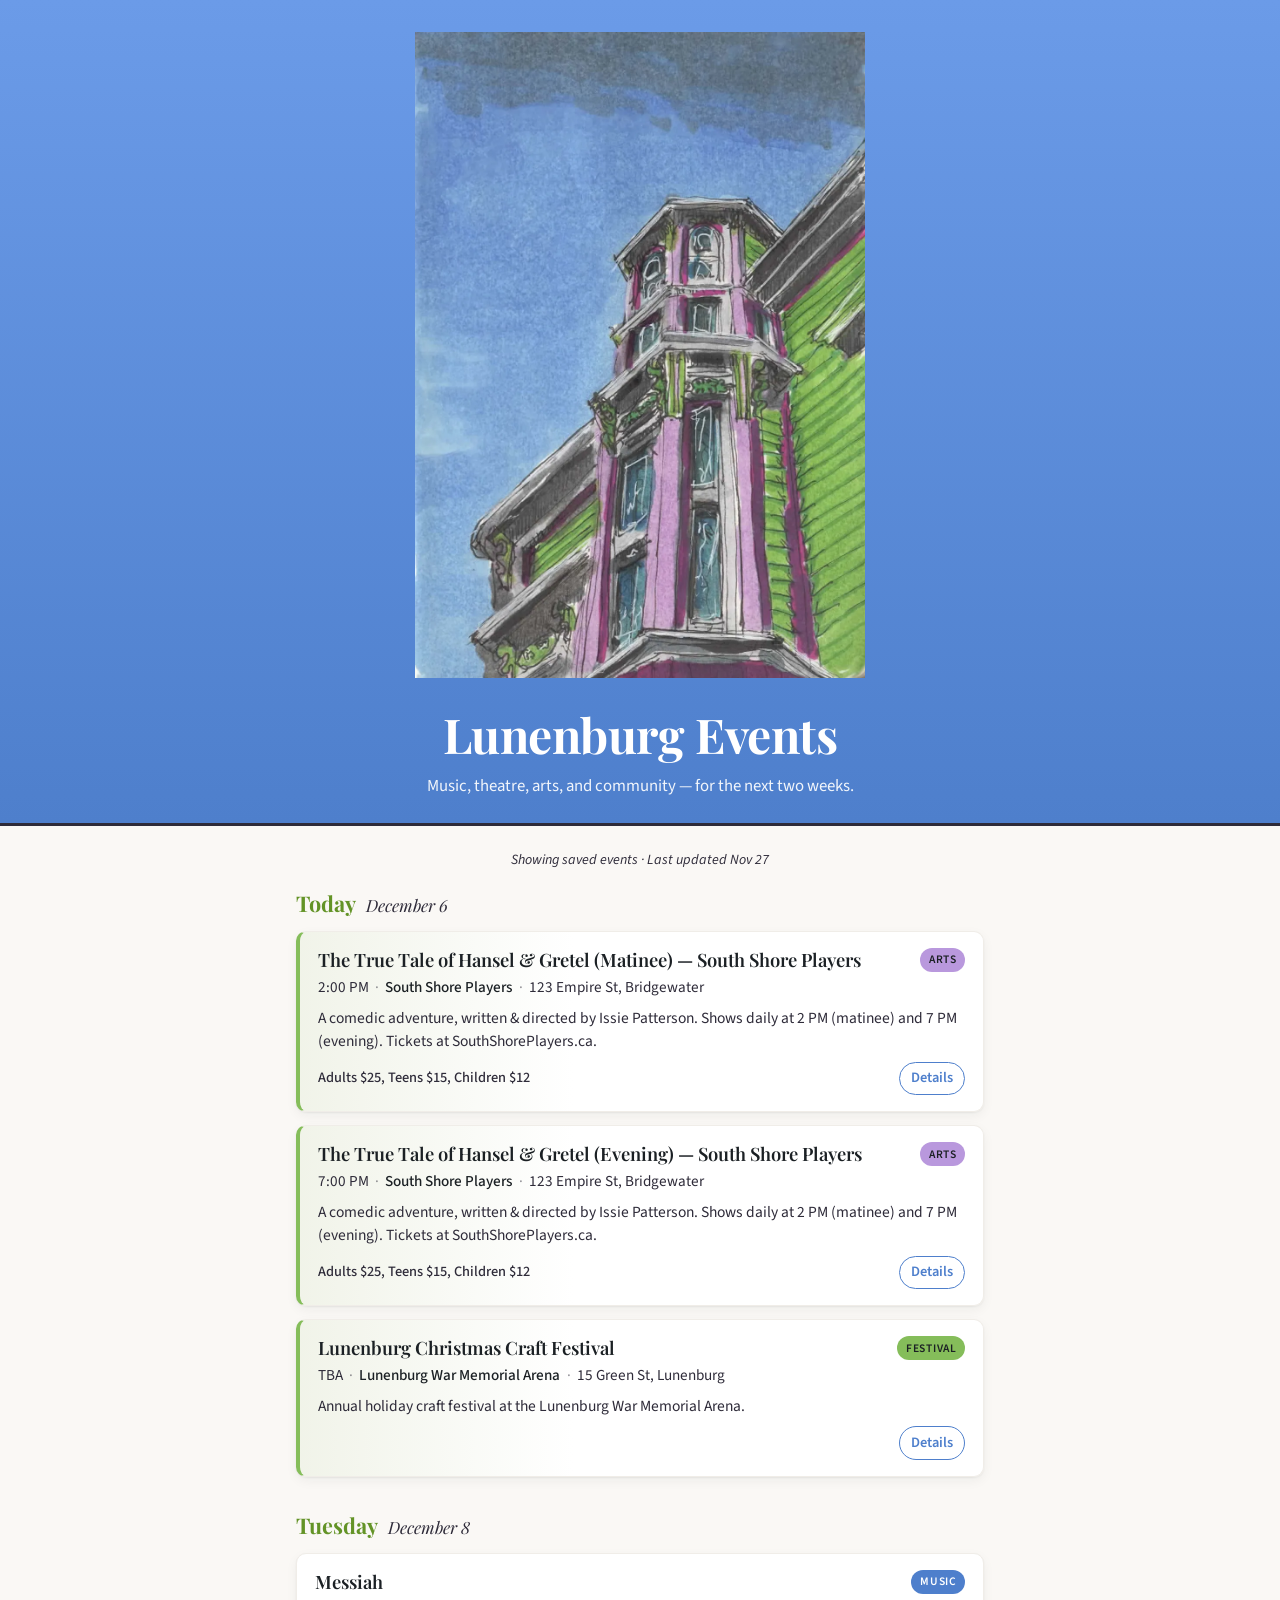
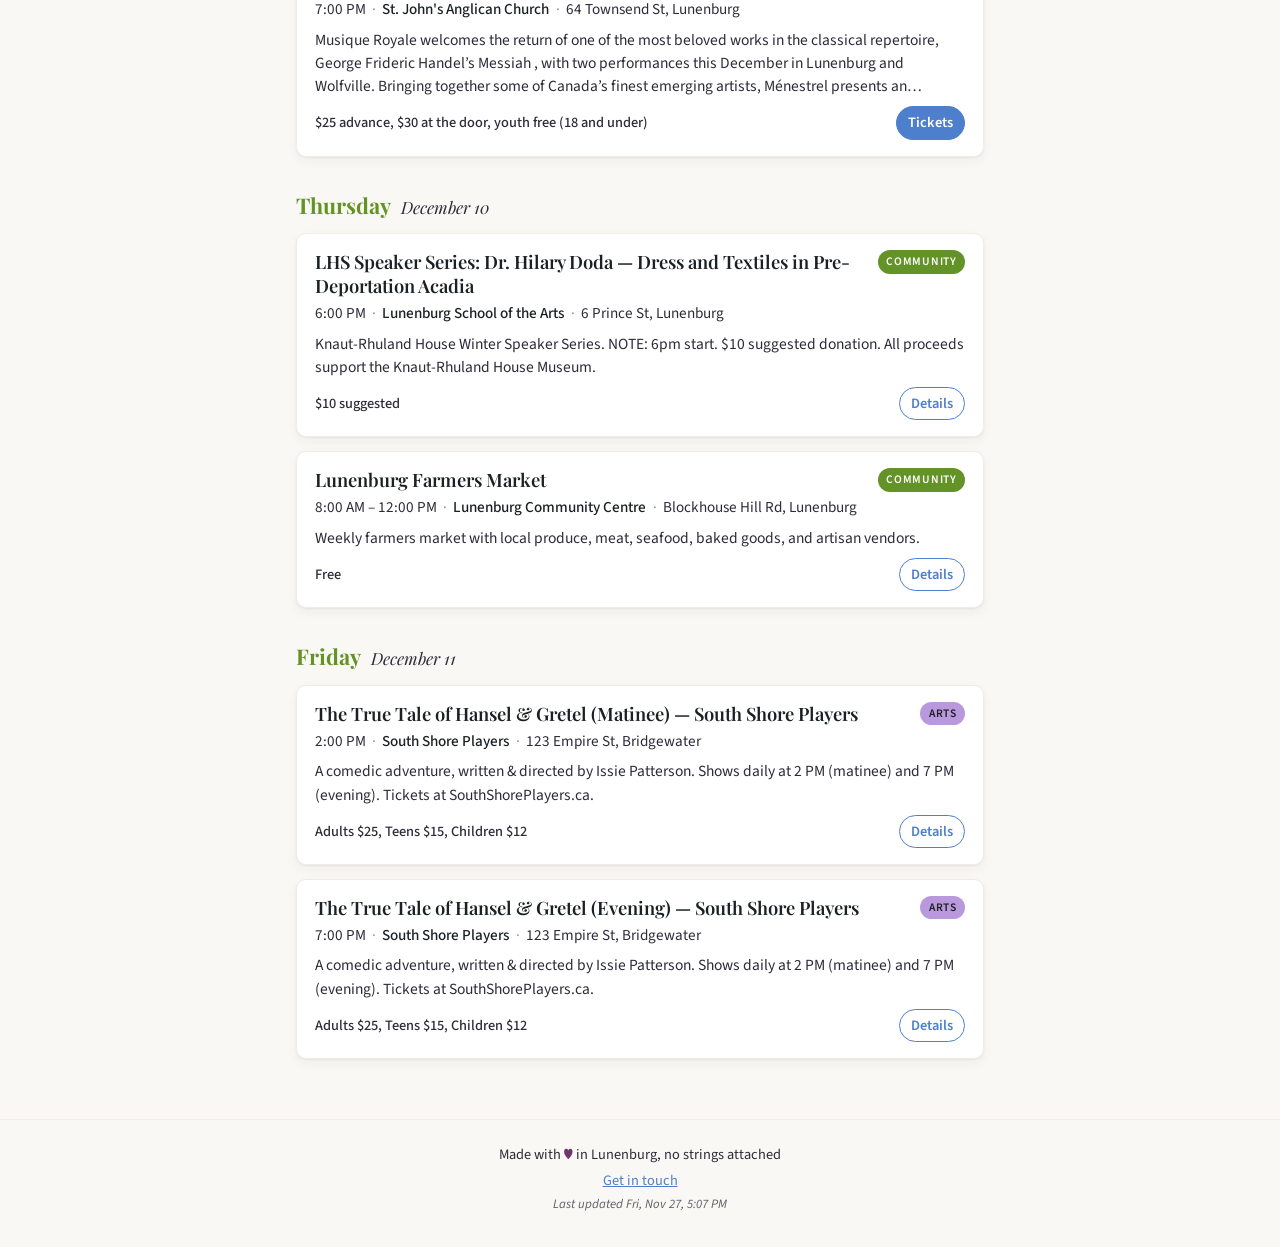
==== commit 94eccf06: "Update events [automated]" ====
--- a/index.html
+++ b/index.html
@@ -48,7 +48,7 @@
           "price": "0",
           "priceCurrency": "CAD",
           "availability": "https://schema.org/InStock",
-          "validFrom": "2026-11-27T07:06:58-04:00"
+          "validFrom": "2026-11-27T13:07:08-04:00"
         }
       }
     },
@@ -79,7 +79,7 @@
           "price": "0",
           "priceCurrency": "CAD",
           "availability": "https://schema.org/InStock",
-          "validFrom": "2026-11-27T07:06:58-04:00"
+          "validFrom": "2026-11-27T13:07:08-04:00"
         }
       }
     },
@@ -111,7 +111,7 @@
           "priceCurrency": "CAD",
           "availability": "https://schema.org/InStock",
           "url": "https://www.eventbrite.ca/e/first-of-bells-tickets-2003511615174?aff=oddtdtcreator",
-          "validFrom": "2026-11-27T07:06:58-04:00"
+          "validFrom": "2026-11-27T13:07:08-04:00"
         }
       }
     },
@@ -143,7 +143,7 @@
           "priceCurrency": "CAD",
           "availability": "https://schema.org/InStock",
           "url": "https://www.zeffy.com/en-CA/ticketing/ellita-gagner-mezzo-soprano",
-          "validFrom": "2026-11-27T07:06:58-04:00"
+          "validFrom": "2026-11-27T13:07:08-04:00"
         }
       }
     },
@@ -198,7 +198,7 @@
           "price": "0",
           "priceCurrency": "CAD",
           "availability": "https://schema.org/InStock",
-          "validFrom": "2026-11-27T07:06:58-04:00"
+          "validFrom": "2026-11-27T13:07:08-04:00"
         }
       }
     },
@@ -229,7 +229,7 @@
           "price": "0",
           "priceCurrency": "CAD",
           "availability": "https://schema.org/InStock",
-          "validFrom": "2026-11-27T07:06:58-04:00"
+          "validFrom": "2026-11-27T13:07:08-04:00"
         }
       }
     },
@@ -260,7 +260,7 @@
           "highPrice": "25",
           "priceCurrency": "CAD",
           "availability": "https://schema.org/InStock",
-          "validFrom": "2026-11-27T07:06:58-04:00"
+          "validFrom": "2026-11-27T13:07:08-04:00"
         }
       }
     },
@@ -291,7 +291,7 @@
           "highPrice": "25",
           "priceCurrency": "CAD",
           "availability": "https://schema.org/InStock",
-          "validFrom": "2026-11-27T07:06:58-04:00"
+          "validFrom": "2026-11-27T13:07:08-04:00"
         }
       }
     },
@@ -345,7 +345,7 @@
           "highPrice": "25",
           "priceCurrency": "CAD",
           "availability": "https://schema.org/InStock",
-          "validFrom": "2026-11-27T07:06:58-04:00"
+          "validFrom": "2026-11-27T13:07:08-04:00"
         }
       }
     },
@@ -375,7 +375,7 @@
           "price": "0",
           "priceCurrency": "CAD",
           "availability": "https://schema.org/InStock",
-          "validFrom": "2026-11-27T07:06:58-04:00"
+          "validFrom": "2026-11-27T13:07:08-04:00"
         }
       }
     },
@@ -406,7 +406,7 @@
           "highPrice": "25",
           "priceCurrency": "CAD",
           "availability": "https://schema.org/InStock",
-          "validFrom": "2026-11-27T07:06:58-04:00"
+          "validFrom": "2026-11-27T13:07:08-04:00"
         }
       }
     },
@@ -438,7 +438,7 @@
           "priceCurrency": "CAD",
           "availability": "https://schema.org/InStock",
           "url": "https://www.zeffy.com/en-CA/ticketing/piotr-kozlowski-piano",
-          "validFrom": "2026-11-27T07:06:58-04:00"
+          "validFrom": "2026-11-27T13:07:08-04:00"
         }
       }
     },
@@ -492,7 +492,7 @@
           "highPrice": "25",
           "priceCurrency": "CAD",
           "availability": "https://schema.org/InStock",
-          "validFrom": "2026-11-27T07:06:58-04:00"
+          "validFrom": "2026-11-27T13:07:08-04:00"
         }
       }
     },
@@ -523,7 +523,7 @@
           "highPrice": "25",
           "priceCurrency": "CAD",
           "availability": "https://schema.org/InStock",
-          "validFrom": "2026-11-27T07:06:58-04:00"
+          "validFrom": "2026-11-27T13:07:08-04:00"
         }
       }
     },
@@ -577,7 +577,7 @@
           "priceCurrency": "CAD",
           "availability": "https://schema.org/InStock",
           "url": "https://www.canadahelps.org/en/charities/musique-royale-a-treasury-of-music-from-our-historic-past/events/menestrel-messiah-in-lunenburg-2026",
-          "validFrom": "2026-11-27T07:06:58-04:00"
+          "validFrom": "2026-11-27T13:07:08-04:00"
         }
       }
     },
@@ -608,7 +608,7 @@
           "price": "0",
           "priceCurrency": "CAD",
           "availability": "https://schema.org/InStock",
-          "validFrom": "2026-11-27T07:06:58-04:00"
+          "validFrom": "2026-11-27T13:07:08-04:00"
         }
       }
     },
@@ -638,7 +638,7 @@
           "price": "10",
           "priceCurrency": "CAD",
           "availability": "https://schema.org/InStock",
-          "validFrom": "2026-11-27T07:06:58-04:00"
+          "validFrom": "2026-11-27T13:07:08-04:00"
         }
       }
     },
@@ -669,7 +669,7 @@
           "highPrice": "25",
           "priceCurrency": "CAD",
           "availability": "https://schema.org/InStock",
-          "validFrom": "2026-11-27T07:06:58-04:00"
+          "validFrom": "2026-11-27T13:07:08-04:00"
         }
       }
     },
@@ -700,7 +700,7 @@
           "highPrice": "25",
           "priceCurrency": "CAD",
           "availability": "https://schema.org/InStock",
-          "validFrom": "2026-11-27T07:06:58-04:00"
+          "validFrom": "2026-11-27T13:07:08-04:00"
         }
       }
     }
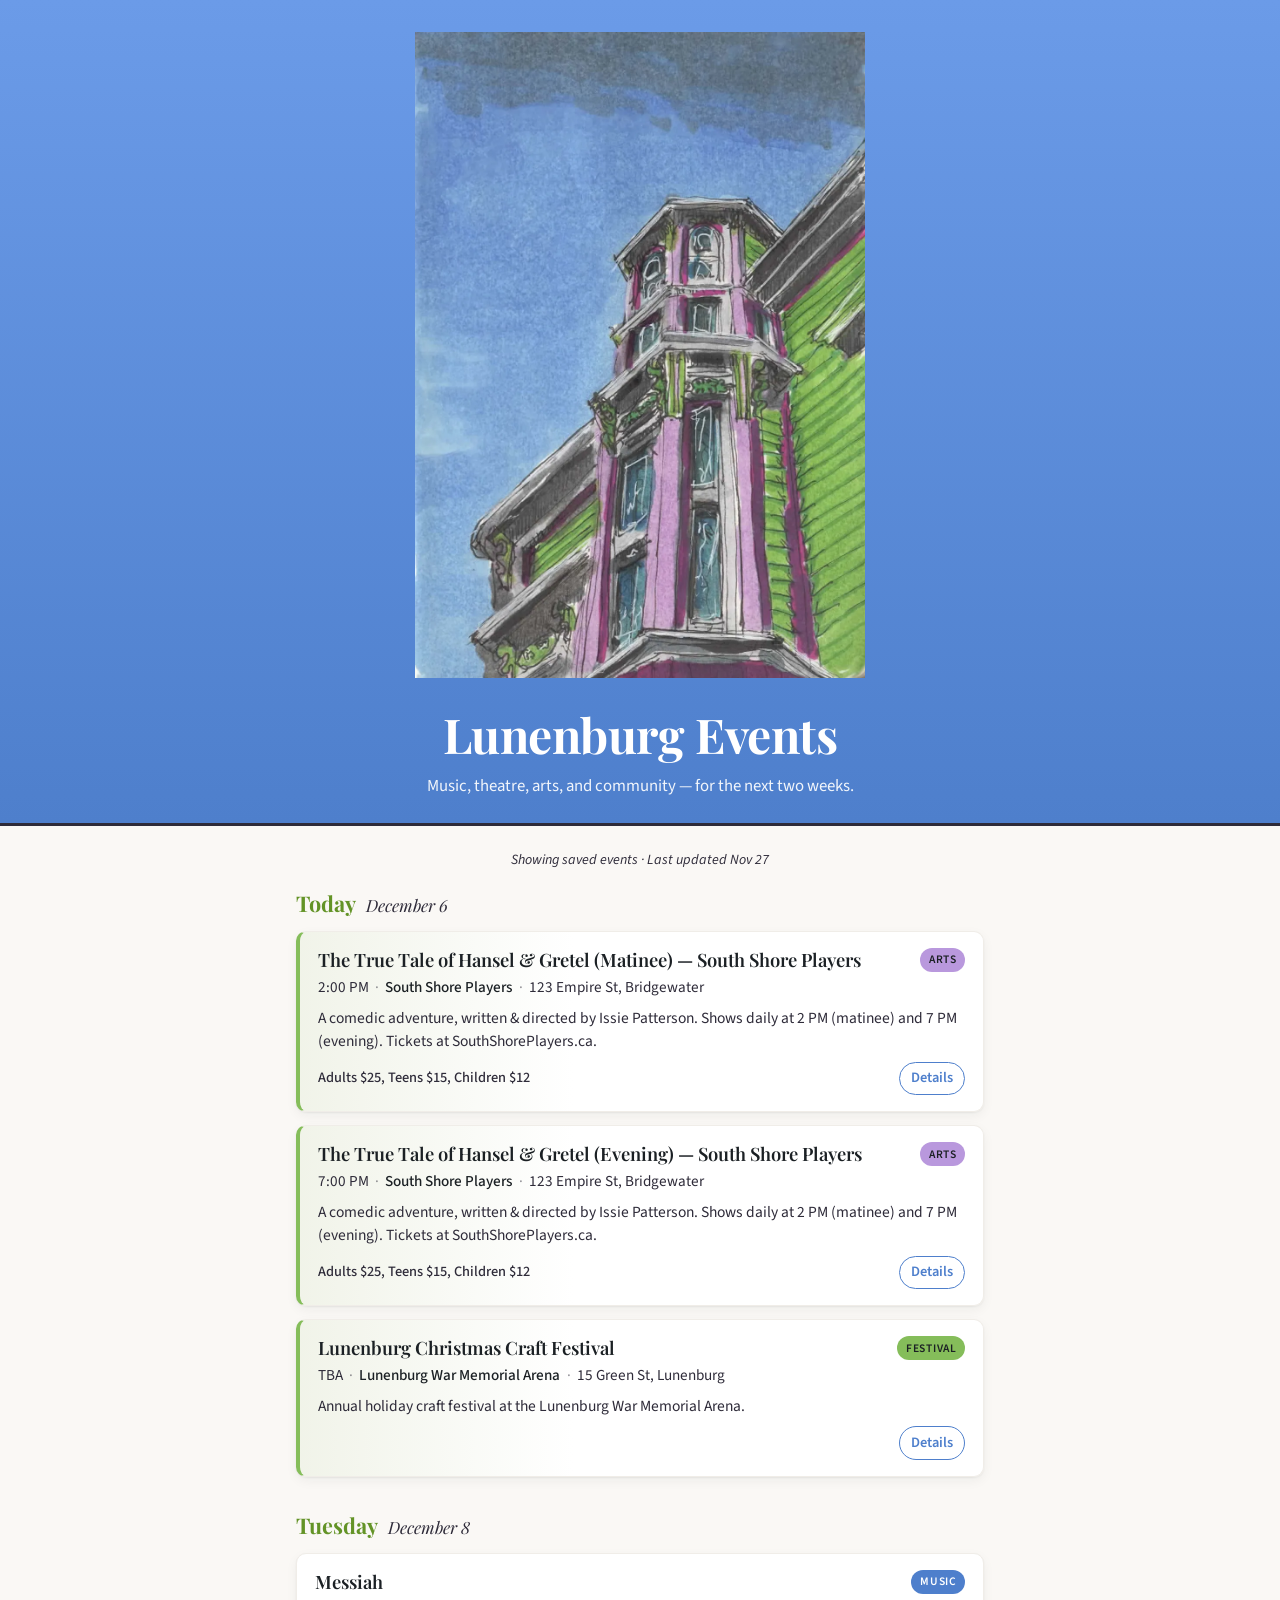
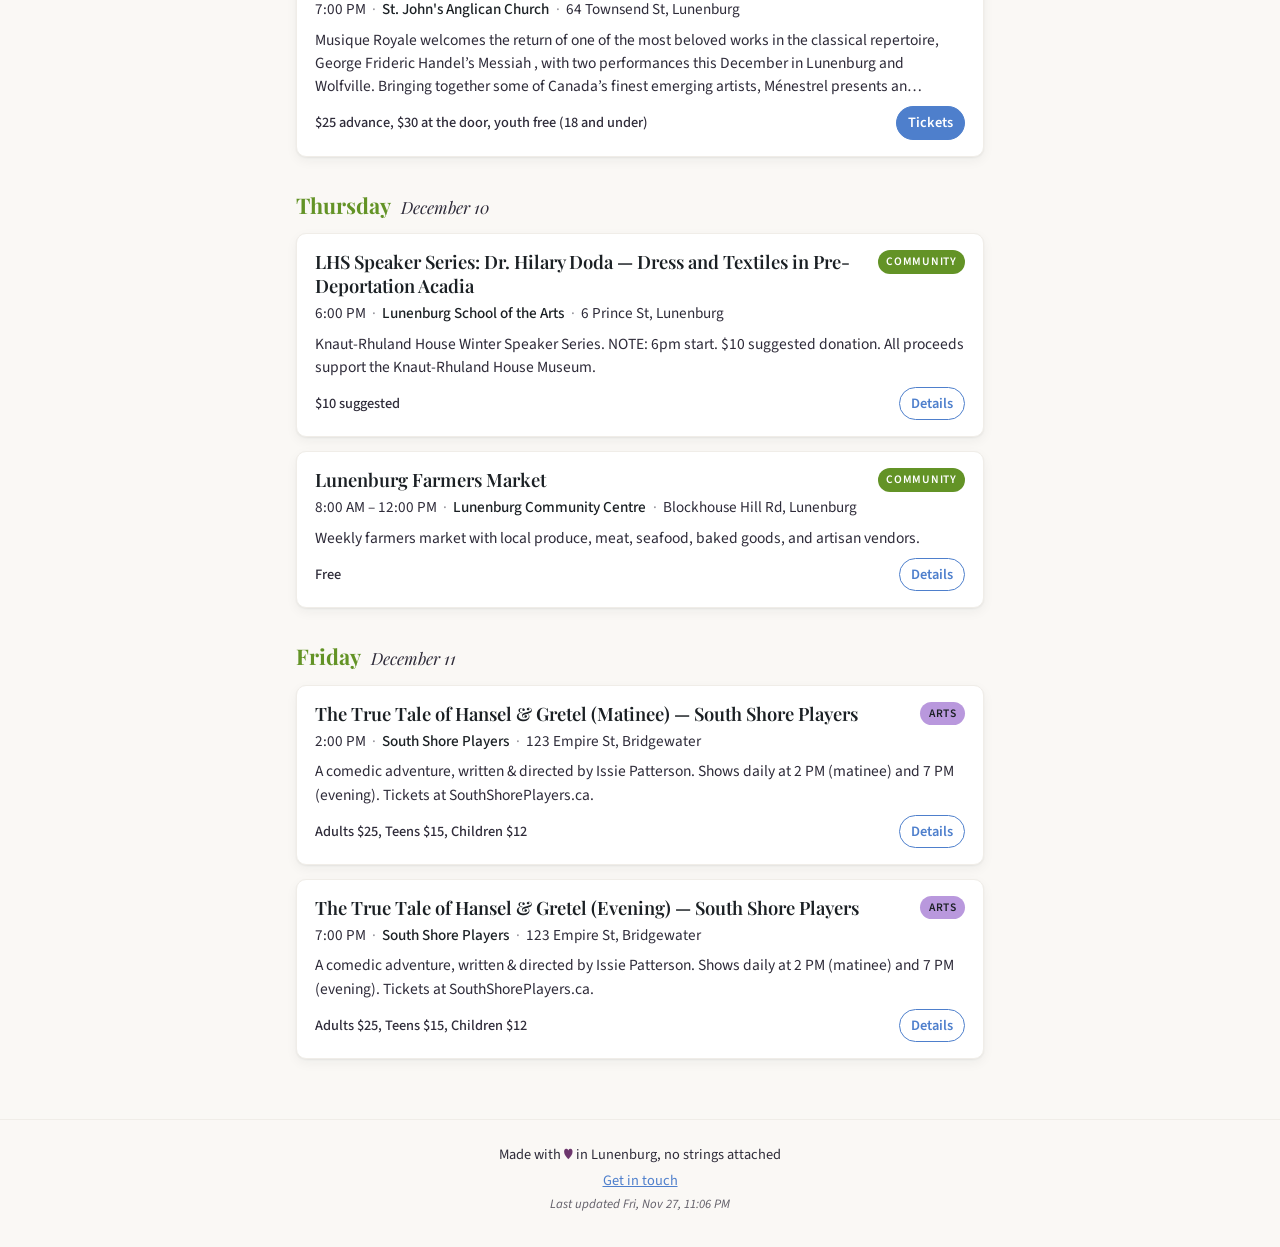
==== commit f1051ae0: "Update events [automated]" ====
--- a/index.html
+++ b/index.html
@@ -48,7 +48,7 @@
           "price": "0",
           "priceCurrency": "CAD",
           "availability": "https://schema.org/InStock",
-          "validFrom": "2026-11-27T13:07:08-04:00"
+          "validFrom": "2026-11-27T19:06:35-04:00"
         }
       }
     },
@@ -79,7 +79,7 @@
           "price": "0",
           "priceCurrency": "CAD",
           "availability": "https://schema.org/InStock",
-          "validFrom": "2026-11-27T13:07:08-04:00"
+          "validFrom": "2026-11-27T19:06:35-04:00"
         }
       }
     },
@@ -111,7 +111,7 @@
           "priceCurrency": "CAD",
           "availability": "https://schema.org/InStock",
           "url": "https://www.eventbrite.ca/e/first-of-bells-tickets-2003511615174?aff=oddtdtcreator",
-          "validFrom": "2026-11-27T13:07:08-04:00"
+          "validFrom": "2026-11-27T19:06:35-04:00"
         }
       }
     },
@@ -143,7 +143,7 @@
           "priceCurrency": "CAD",
           "availability": "https://schema.org/InStock",
           "url": "https://www.zeffy.com/en-CA/ticketing/ellita-gagner-mezzo-soprano",
-          "validFrom": "2026-11-27T13:07:08-04:00"
+          "validFrom": "2026-11-27T19:06:35-04:00"
         }
       }
     },
@@ -198,7 +198,7 @@
           "price": "0",
           "priceCurrency": "CAD",
           "availability": "https://schema.org/InStock",
-          "validFrom": "2026-11-27T13:07:08-04:00"
+          "validFrom": "2026-11-27T19:06:35-04:00"
         }
       }
     },
@@ -229,7 +229,7 @@
           "price": "0",
           "priceCurrency": "CAD",
           "availability": "https://schema.org/InStock",
-          "validFrom": "2026-11-27T13:07:08-04:00"
+          "validFrom": "2026-11-27T19:06:35-04:00"
         }
       }
     },
@@ -260,7 +260,7 @@
           "highPrice": "25",
           "priceCurrency": "CAD",
           "availability": "https://schema.org/InStock",
-          "validFrom": "2026-11-27T13:07:08-04:00"
+          "validFrom": "2026-11-27T19:06:35-04:00"
         }
       }
     },
@@ -291,7 +291,7 @@
           "highPrice": "25",
           "priceCurrency": "CAD",
           "availability": "https://schema.org/InStock",
-          "validFrom": "2026-11-27T13:07:08-04:00"
+          "validFrom": "2026-11-27T19:06:35-04:00"
         }
       }
     },
@@ -345,7 +345,7 @@
           "highPrice": "25",
           "priceCurrency": "CAD",
           "availability": "https://schema.org/InStock",
-          "validFrom": "2026-11-27T13:07:08-04:00"
+          "validFrom": "2026-11-27T19:06:35-04:00"
         }
       }
     },
@@ -375,7 +375,7 @@
           "price": "0",
           "priceCurrency": "CAD",
           "availability": "https://schema.org/InStock",
-          "validFrom": "2026-11-27T13:07:08-04:00"
+          "validFrom": "2026-11-27T19:06:35-04:00"
         }
       }
     },
@@ -406,7 +406,7 @@
           "highPrice": "25",
           "priceCurrency": "CAD",
           "availability": "https://schema.org/InStock",
-          "validFrom": "2026-11-27T13:07:08-04:00"
+          "validFrom": "2026-11-27T19:06:35-04:00"
         }
       }
     },
@@ -438,7 +438,7 @@
           "priceCurrency": "CAD",
           "availability": "https://schema.org/InStock",
           "url": "https://www.zeffy.com/en-CA/ticketing/piotr-kozlowski-piano",
-          "validFrom": "2026-11-27T13:07:08-04:00"
+          "validFrom": "2026-11-27T19:06:35-04:00"
         }
       }
     },
@@ -492,7 +492,7 @@
           "highPrice": "25",
           "priceCurrency": "CAD",
           "availability": "https://schema.org/InStock",
-          "validFrom": "2026-11-27T13:07:08-04:00"
+          "validFrom": "2026-11-27T19:06:35-04:00"
         }
       }
     },
@@ -523,7 +523,7 @@
           "highPrice": "25",
           "priceCurrency": "CAD",
           "availability": "https://schema.org/InStock",
-          "validFrom": "2026-11-27T13:07:08-04:00"
+          "validFrom": "2026-11-27T19:06:35-04:00"
         }
       }
     },
@@ -577,7 +577,7 @@
           "priceCurrency": "CAD",
           "availability": "https://schema.org/InStock",
           "url": "https://www.canadahelps.org/en/charities/musique-royale-a-treasury-of-music-from-our-historic-past/events/menestrel-messiah-in-lunenburg-2026",
-          "validFrom": "2026-11-27T13:07:08-04:00"
+          "validFrom": "2026-11-27T19:06:35-04:00"
         }
       }
     },
@@ -608,7 +608,7 @@
           "price": "0",
           "priceCurrency": "CAD",
           "availability": "https://schema.org/InStock",
-          "validFrom": "2026-11-27T13:07:08-04:00"
+          "validFrom": "2026-11-27T19:06:35-04:00"
         }
       }
     },
@@ -638,7 +638,7 @@
           "price": "10",
           "priceCurrency": "CAD",
           "availability": "https://schema.org/InStock",
-          "validFrom": "2026-11-27T13:07:08-04:00"
+          "validFrom": "2026-11-27T19:06:35-04:00"
         }
       }
     },
@@ -669,7 +669,7 @@
           "highPrice": "25",
           "priceCurrency": "CAD",
           "availability": "https://schema.org/InStock",
-          "validFrom": "2026-11-27T13:07:08-04:00"
+          "validFrom": "2026-11-27T19:06:35-04:00"
         }
       }
     },
@@ -700,7 +700,7 @@
           "highPrice": "25",
           "priceCurrency": "CAD",
           "availability": "https://schema.org/InStock",
-          "validFrom": "2026-11-27T13:07:08-04:00"
+          "validFrom": "2026-11-27T19:06:35-04:00"
         }
       }
     }
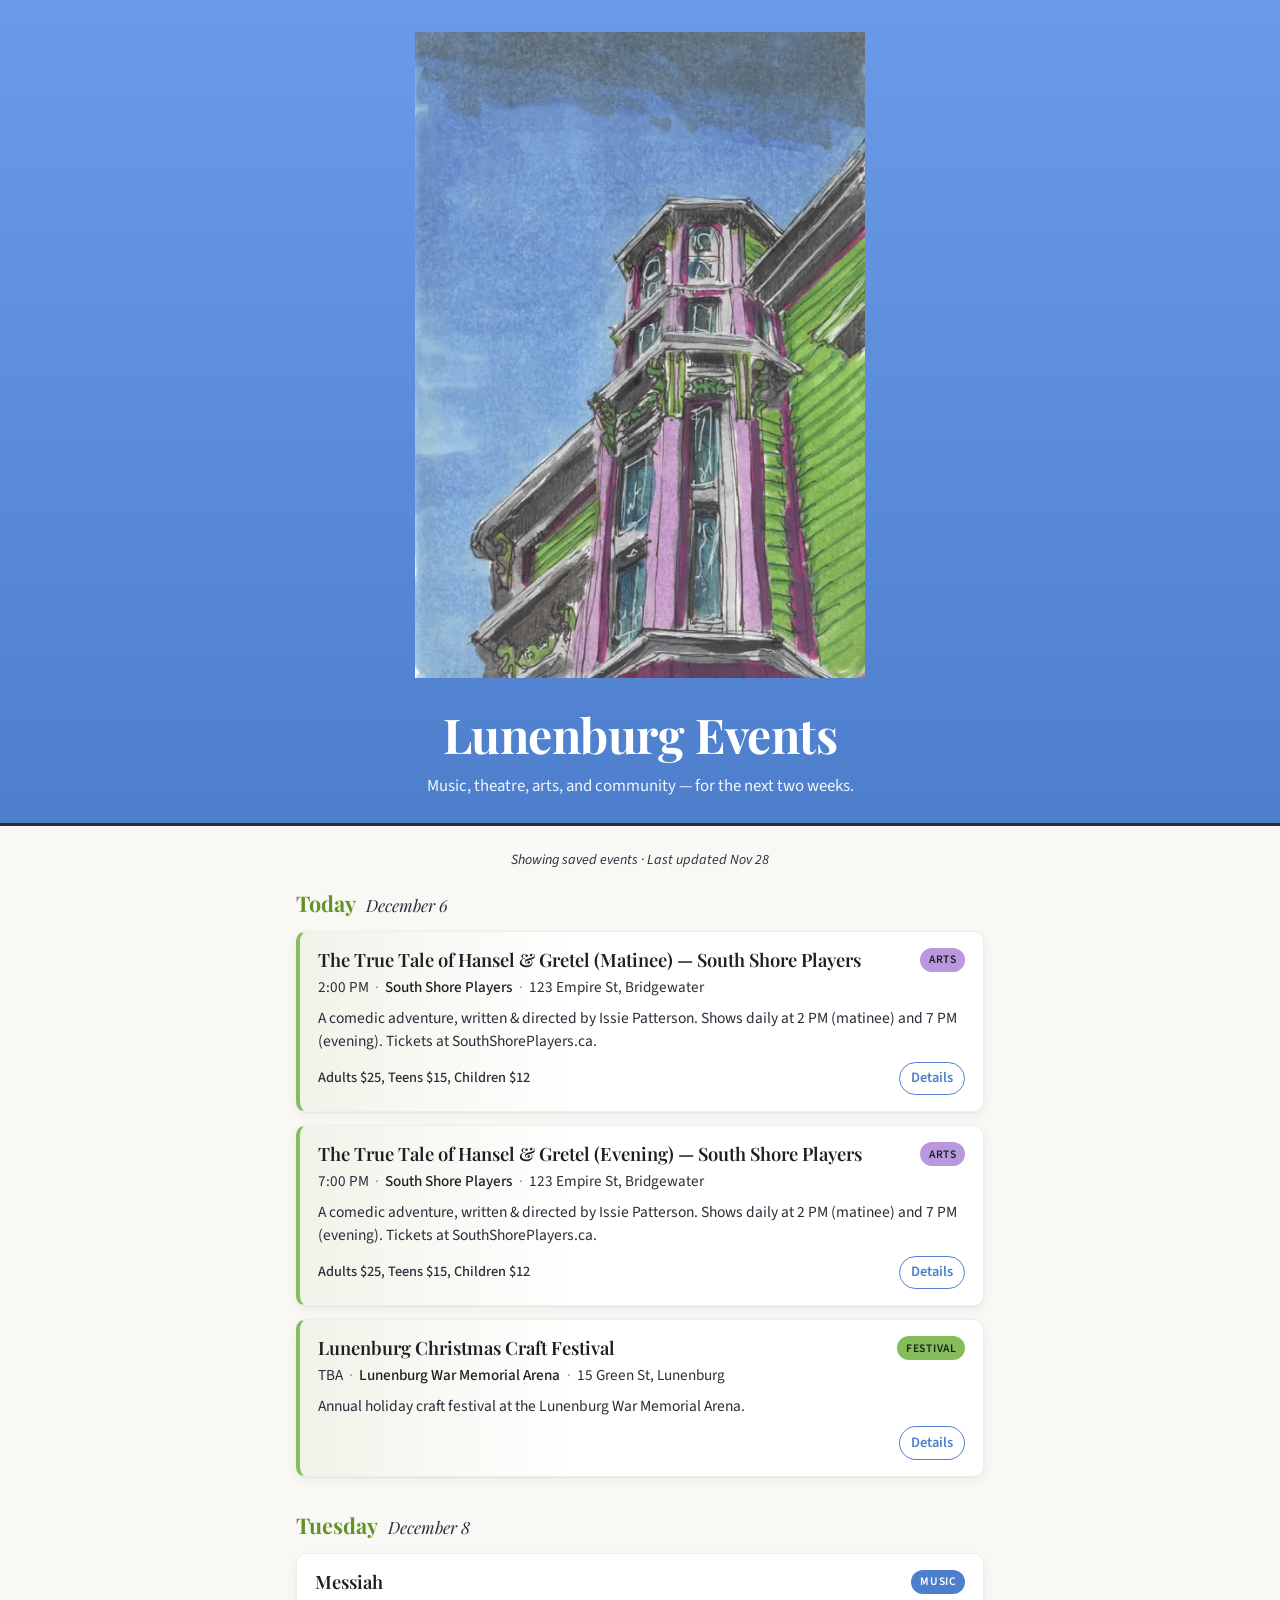
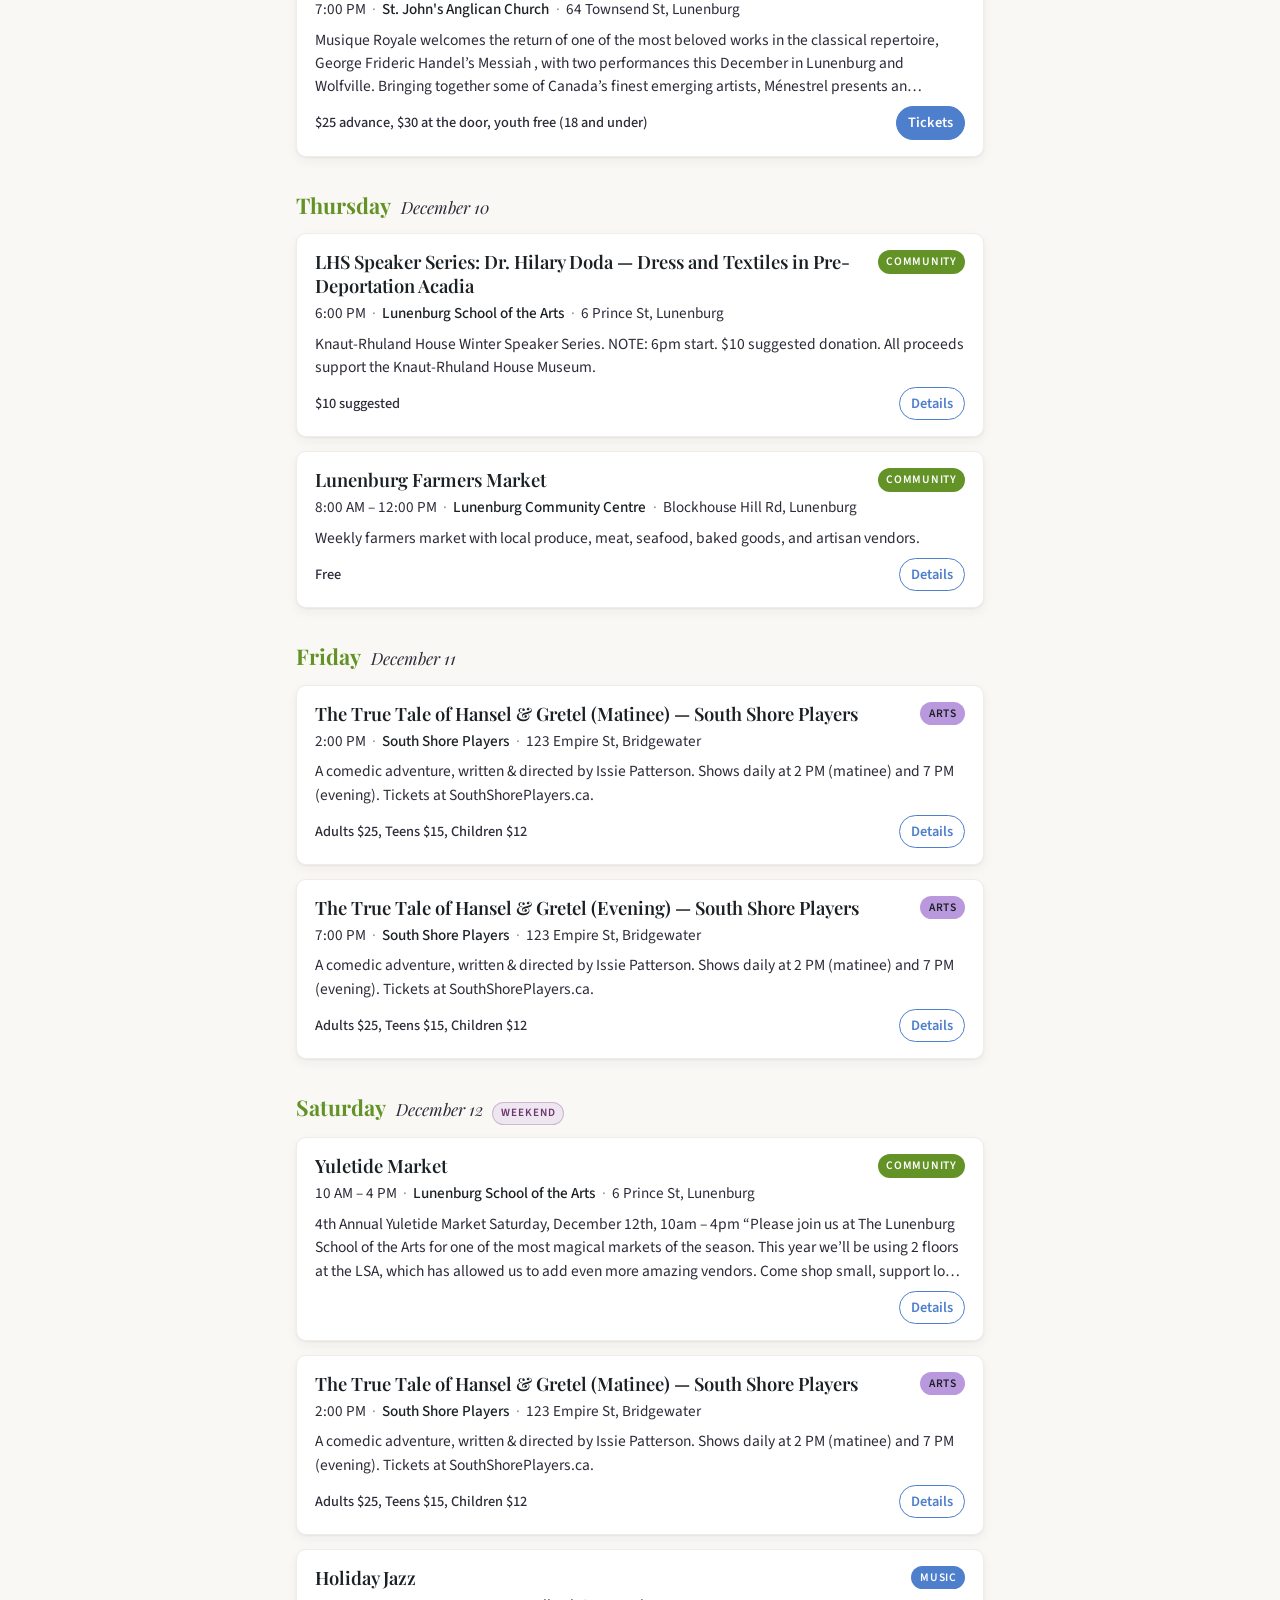
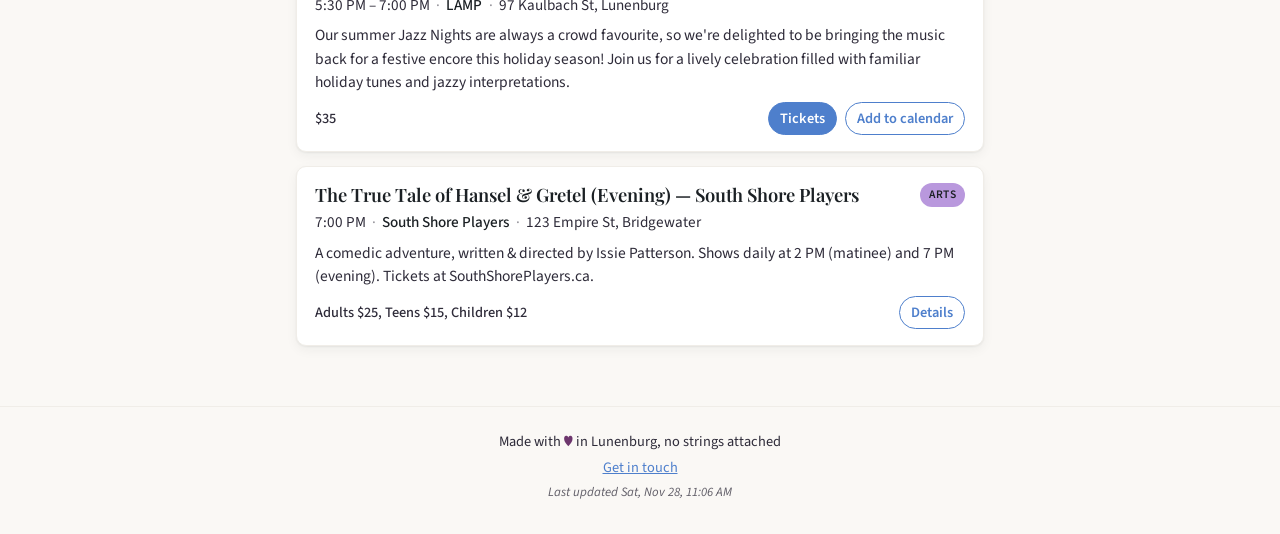
==== commit 0b3b82e8: "Update events [automated]" ====
--- a/index.html
+++ b/index.html
@@ -19,19 +19,51 @@
   "@type": "ItemList",
   "name": "Upcoming events in Lunenburg, Nova Scotia",
   "url": "https://lunenburg.fingerpost.ca/",
-  "numberOfItems": 23,
+  "numberOfItems": 25,
   "itemListElement": [
     {
       "@type": "ListItem",
       "position": 1,
       "item": {
         "@type": "Event",
-        "name": "Holiday Carol Sing",
-        "startDate": "2026-11-27T16:00:00-04:00",
-        "eventStatus": "https://schema.org/EventScheduled",
-        "eventAttendanceMode": "https://schema.org/OfflineEventAttendanceMode",
-        "image": "https://lunenburg.fingerpost.ca/assets/icon-512.png",
-        "endDate": "2026-11-27T18:00:00-04:00",
+        "name": "First of Bells - Encore Performance",
+        "startDate": "2026-11-28T19:00:00-04:00",
+        "eventStatus": "https://schema.org/EventScheduled",
+        "eventAttendanceMode": "https://schema.org/OfflineEventAttendanceMode",
+        "image": "https://lunenburg.fingerpost.ca/assets/icon-512.png",
+        "endDate": "2026-11-28T21:00:00-04:00",
+        "location": {
+          "@type": "Place",
+          "name": "Old Confidence Lodge",
+          "address": "3831 Nova Scotia 332, Riverport"
+        },
+        "organizer": {
+          "@type": "Organization",
+          "name": "Old Confidence Lodge"
+        },
+        "url": "https://www.oldconfidence.ca/events/first-of-bells-lunenburg",
+        "description": "First of Bells reimagines the music of Cape Breton songwriters, tunesmiths, and musicians. The trio, consisting of guitar, bass, and drums, explores a golden era in Cape Breton music with fresh instrumental jazz interpretations of the Rankin Family, Rita MacNeil, Winston Scotty Fitzgerald, Don Palmer, and more. Just as jazz musicians have reinterpreted the music of artists like Bob Dylan, the Beatles, or Radiohead, First of Bells pays homage to Cape Breton musicians, whose impact has been just as significant to those raised here.",
+        "offers": {
+          "@type": "Offer",
+          "price": "25",
+          "priceCurrency": "CAD",
+          "availability": "https://schema.org/InStock",
+          "url": "https://www.eventbrite.ca/e/first-of-bells-tickets-2003511615174?aff=oddtdtcreator",
+          "validFrom": "2026-11-28T07:06:08-04:00"
+        }
+      }
+    },
+    {
+      "@type": "ListItem",
+      "position": 2,
+      "item": {
+        "@type": "Event",
+        "name": "Ellita Gagner: Songs My Mother Taught Me",
+        "startDate": "2026-11-28T19:00:00-04:00",
+        "eventStatus": "https://schema.org/EventScheduled",
+        "eventAttendanceMode": "https://schema.org/OfflineEventAttendanceMode",
+        "image": "https://lunenburg.fingerpost.ca/assets/icon-512.png",
+        "endDate": "2026-11-28T20:30:00-04:00",
         "location": {
           "@type": "Place",
           "name": "LAMP",
@@ -41,45 +73,15 @@
           "@type": "Organization",
           "name": "LAMP"
         },
-        "url": "https://www.lampns.ca/events/carolsing",
-        "description": "At 5:40pm , we'll make our way down to the Lunenburg waterfront for the Lighting of the Vessels Ceremony , beginning at 6:00pm . We'll lead a few more carols before the lighting of the Lobster Trap Tree!",
-        "offers": {
-          "@type": "Offer",
-          "price": "0",
-          "priceCurrency": "CAD",
-          "availability": "https://schema.org/InStock",
-          "validFrom": "2026-11-27T19:06:35-04:00"
-        }
-      }
-    },
-    {
-      "@type": "ListItem",
-      "position": 2,
-      "item": {
-        "@type": "Event",
-        "name": "Lighting of the Vessels",
-        "startDate": "2026-11-27T18:00:00-04:00",
-        "eventStatus": "https://schema.org/EventScheduled",
-        "eventAttendanceMode": "https://schema.org/OfflineEventAttendanceMode",
-        "image": "https://lunenburg.fingerpost.ca/assets/icon-512.png",
-        "endDate": "2026-11-27T21:00:00-04:00",
-        "location": {
-          "@type": "Place",
-          "name": "Fisheries Museum of the Atlantic",
-          "address": "68 Bluenose Dr, Lunenburg"
-        },
-        "organizer": {
-          "@type": "Organization",
-          "name": "Fisheries Museum of the Atlantic"
-        },
-        "url": "https://fisheriesmuseum.novascotia.ca/whats-on/lighting-vessels",
-        "description": "Experience the magic of the holiday season as the waterfront comes alive with the Lighting of the Vessels. Boats and the harbour are beautifully illuminated in festive lights, creating a truly enchanting coastal atmosphere. This beloved Lunenburg tradition is filled with family-friendly fun, including face painting, crafts, games, and family bingo. Meet Mr. and Mrs. Claus, enjoy live music, and warm up with delicious food and seasonal treats. Bring your family, dress warmly, and celebrate the…",
-        "offers": {
-          "@type": "Offer",
-          "price": "0",
-          "priceCurrency": "CAD",
-          "availability": "https://schema.org/InStock",
-          "validFrom": "2026-11-27T19:06:35-04:00"
+        "url": "https://www.lampns.ca/events/ellita",
+        "description": "Canadian mezzo-soprano Ellita Gagner , currently based in Montreal, has been praised for her “gorgeous, warm tone and winning gamine personality.” She has performed leading and supporting roles across Canada with companies and ensembles including Opéra de Montréal, Opera Nova Scotia, the Brott Festival, Maritime Concert Opera, and Chorus Niagara.",
+        "offers": {
+          "@type": "Offer",
+          "price": "25",
+          "priceCurrency": "CAD",
+          "availability": "https://schema.org/InStock",
+          "url": "https://www.zeffy.com/en-CA/ticketing/ellita-gagner-mezzo-soprano",
+          "validFrom": "2026-11-28T07:06:08-04:00"
         }
       }
     },
@@ -88,12 +90,12 @@
       "position": 3,
       "item": {
         "@type": "Event",
-        "name": "First of Bells - Encore Performance",
-        "startDate": "2026-11-28T19:00:00-04:00",
-        "eventStatus": "https://schema.org/EventScheduled",
-        "eventAttendanceMode": "https://schema.org/OfflineEventAttendanceMode",
-        "image": "https://lunenburg.fingerpost.ca/assets/icon-512.png",
-        "endDate": "2026-11-28T21:00:00-04:00",
+        "name": "CANCELLED - Victor Fraser - Tea & Scones Concert",
+        "startDate": "2026-11-29T14:00:00-04:00",
+        "eventStatus": "https://schema.org/EventScheduled",
+        "eventAttendanceMode": "https://schema.org/OfflineEventAttendanceMode",
+        "image": "https://lunenburg.fingerpost.ca/assets/icon-512.png",
+        "endDate": "2026-11-29T16:00:00-04:00",
         "location": {
           "@type": "Place",
           "name": "Old Confidence Lodge",
@@ -103,16 +105,8 @@
           "@type": "Organization",
           "name": "Old Confidence Lodge"
         },
-        "url": "https://www.oldconfidence.ca/events/first-of-bells-lunenburg",
-        "description": "First of Bells reimagines the music of Cape Breton songwriters, tunesmiths, and musicians. The trio, consisting of guitar, bass, and drums, explores a golden era in Cape Breton music with fresh instrumental jazz interpretations of the Rankin Family, Rita MacNeil, Winston Scotty Fitzgerald, Don Palmer, and more. Just as jazz musicians have reinterpreted the music of artists like Bob Dylan, the Beatles, or Radiohead, First of Bells pays homage to Cape Breton musicians, whose impact has been just as significant to those raised here.",
-        "offers": {
-          "@type": "Offer",
-          "price": "25",
-          "priceCurrency": "CAD",
-          "availability": "https://schema.org/InStock",
-          "url": "https://www.eventbrite.ca/e/first-of-bells-tickets-2003511615174?aff=oddtdtcreator",
-          "validFrom": "2026-11-27T19:06:35-04:00"
-        }
+        "url": "https://www.oldconfidence.ca/events/victor-fraser-lunenburg",
+        "description": "CANCELLED Sun, Nov 29 • 2 PM"
       }
     },
     {
@@ -120,12 +114,12 @@
       "position": 4,
       "item": {
         "@type": "Event",
-        "name": "Ellita Gagner: Songs My Mother Taught Me",
-        "startDate": "2026-11-28T19:00:00-04:00",
-        "eventStatus": "https://schema.org/EventScheduled",
-        "eventAttendanceMode": "https://schema.org/OfflineEventAttendanceMode",
-        "image": "https://lunenburg.fingerpost.ca/assets/icon-512.png",
-        "endDate": "2026-11-28T20:30:00-04:00",
+        "name": "Tunes on Tuesday: Piotr Kozłowski, Part 2",
+        "startDate": "2026-12-01T12:00:00-04:00",
+        "eventStatus": "https://schema.org/EventScheduled",
+        "eventAttendanceMode": "https://schema.org/OfflineEventAttendanceMode",
+        "image": "https://lunenburg.fingerpost.ca/assets/icon-512.png",
+        "endDate": "2026-12-01T13:00:00-04:00",
         "location": {
           "@type": "Place",
           "name": "LAMP",
@@ -135,15 +129,14 @@
           "@type": "Organization",
           "name": "LAMP"
         },
-        "url": "https://www.lampns.ca/events/ellita",
-        "description": "Canadian mezzo-soprano Ellita Gagner , currently based in Montreal, has been praised for her “gorgeous, warm tone and winning gamine personality.” She has performed leading and supporting roles across Canada with companies and ensembles including Opéra de Montréal, Opera Nova Scotia, the Brott Festival, Maritime Concert Opera, and Chorus Niagara.",
-        "offers": {
-          "@type": "Offer",
-          "price": "25",
-          "priceCurrency": "CAD",
-          "availability": "https://schema.org/InStock",
-          "url": "https://www.zeffy.com/en-CA/ticketing/ellita-gagner-mezzo-soprano",
-          "validFrom": "2026-11-27T19:06:35-04:00"
+        "url": "https://www.lampns.ca/events/totpiotr2",
+        "description": "Polish pianist and educator Piotr Kozłowski presents the second of his two-part session: Central European Music & Culture . Join Piotr for a closer look at the rich musical traditions of Central Europe, exploring the composers, cultural influences, and history that have shaped the region's classical music.",
+        "offers": {
+          "@type": "Offer",
+          "price": "0",
+          "priceCurrency": "CAD",
+          "availability": "https://schema.org/InStock",
+          "validFrom": "2026-11-28T07:06:08-04:00"
         }
       }
     },
@@ -152,23 +145,30 @@
       "position": 5,
       "item": {
         "@type": "Event",
-        "name": "CANCELLED - Victor Fraser - Tea & Scones Concert",
-        "startDate": "2026-11-29T14:00:00-04:00",
-        "eventStatus": "https://schema.org/EventScheduled",
-        "eventAttendanceMode": "https://schema.org/OfflineEventAttendanceMode",
-        "image": "https://lunenburg.fingerpost.ca/assets/icon-512.png",
-        "endDate": "2026-11-29T16:00:00-04:00",
-        "location": {
-          "@type": "Place",
-          "name": "Old Confidence Lodge",
-          "address": "3831 Nova Scotia 332, Riverport"
-        },
-        "organizer": {
-          "@type": "Organization",
-          "name": "Old Confidence Lodge"
-        },
-        "url": "https://www.oldconfidence.ca/events/victor-fraser-lunenburg",
-        "description": "CANCELLED Sun, Nov 29 • 2 PM"
+        "name": "Lunenburg Farmers Market",
+        "startDate": "2026-12-03T08:00:00-04:00",
+        "eventStatus": "https://schema.org/EventScheduled",
+        "eventAttendanceMode": "https://schema.org/OfflineEventAttendanceMode",
+        "image": "https://lunenburg.fingerpost.ca/assets/icon-512.png",
+        "endDate": "2026-12-03T12:00:00-04:00",
+        "location": {
+          "@type": "Place",
+          "name": "Lunenburg Community Centre",
+          "address": "Blockhouse Hill Rd, Lunenburg"
+        },
+        "organizer": {
+          "@type": "Organization",
+          "name": "Lunenburg Community Centre"
+        },
+        "url": "https://lunenburgfarmersmarketns.ca/",
+        "description": "Weekly farmers market with local produce, meat, seafood, baked goods, and artisan vendors.",
+        "offers": {
+          "@type": "Offer",
+          "price": "0",
+          "priceCurrency": "CAD",
+          "availability": "https://schema.org/InStock",
+          "validFrom": "2026-11-28T07:06:08-04:00"
+        }
       }
     },
     {
@@ -176,12 +176,189 @@
       "position": 6,
       "item": {
         "@type": "Event",
-        "name": "Tunes on Tuesday: Piotr Kozłowski, Part 2",
-        "startDate": "2026-12-01T12:00:00-04:00",
-        "eventStatus": "https://schema.org/EventScheduled",
-        "eventAttendanceMode": "https://schema.org/OfflineEventAttendanceMode",
-        "image": "https://lunenburg.fingerpost.ca/assets/icon-512.png",
-        "endDate": "2026-12-01T13:00:00-04:00",
+        "name": "The True Tale of Hansel & Gretel (Matinee) — South Shore Players",
+        "startDate": "2026-12-04T14:00:00-04:00",
+        "eventStatus": "https://schema.org/EventScheduled",
+        "eventAttendanceMode": "https://schema.org/OfflineEventAttendanceMode",
+        "image": "https://lunenburg.fingerpost.ca/assets/icon-512.png",
+        "location": {
+          "@type": "Place",
+          "name": "South Shore Players",
+          "address": "123 Empire St, Bridgewater"
+        },
+        "organizer": {
+          "@type": "Organization",
+          "name": "South Shore Players"
+        },
+        "url": "https://www.southshoreplayers.ca/tickets/",
+        "description": "A comedic adventure, written & directed by Issie Patterson. Shows daily at 2 PM (matinee) and 7 PM (evening). Tickets at SouthShorePlayers.ca.",
+        "offers": {
+          "@type": "AggregateOffer",
+          "lowPrice": "12",
+          "highPrice": "25",
+          "priceCurrency": "CAD",
+          "availability": "https://schema.org/InStock",
+          "validFrom": "2026-11-28T07:06:08-04:00"
+        }
+      }
+    },
+    {
+      "@type": "ListItem",
+      "position": 7,
+      "item": {
+        "@type": "Event",
+        "name": "The True Tale of Hansel & Gretel (Evening) — South Shore Players",
+        "startDate": "2026-12-04T19:00:00-04:00",
+        "eventStatus": "https://schema.org/EventScheduled",
+        "eventAttendanceMode": "https://schema.org/OfflineEventAttendanceMode",
+        "image": "https://lunenburg.fingerpost.ca/assets/icon-512.png",
+        "location": {
+          "@type": "Place",
+          "name": "South Shore Players",
+          "address": "123 Empire St, Bridgewater"
+        },
+        "organizer": {
+          "@type": "Organization",
+          "name": "South Shore Players"
+        },
+        "url": "https://www.southshoreplayers.ca/tickets/",
+        "description": "A comedic adventure, written & directed by Issie Patterson. Shows daily at 2 PM (matinee) and 7 PM (evening). Tickets at SouthShorePlayers.ca.",
+        "offers": {
+          "@type": "AggregateOffer",
+          "lowPrice": "12",
+          "highPrice": "25",
+          "priceCurrency": "CAD",
+          "availability": "https://schema.org/InStock",
+          "validFrom": "2026-11-28T07:06:08-04:00"
+        }
+      }
+    },
+    {
+      "@type": "ListItem",
+      "position": 8,
+      "item": {
+        "@type": "Event",
+        "name": "\"THE CHRISTMAS TREE\" by the Lunenburg Theatre Collective: Dec. 4, 5 & 6",
+        "startDate": "2026-12-04",
+        "eventStatus": "https://schema.org/EventScheduled",
+        "eventAttendanceMode": "https://schema.org/OfflineEventAttendanceMode",
+        "image": "https://lunenburg.fingerpost.ca/assets/icon-512.png",
+        "location": {
+          "@type": "Place",
+          "name": "Lunenburg School of the Arts",
+          "address": "6 Prince St, Lunenburg"
+        },
+        "organizer": {
+          "@type": "Organization",
+          "name": "Lunenburg School of the Arts"
+        },
+        "url": "https://lunenburgarts.org/news-events/the-christmas-tree-by-the-lunenburg-theatre-collective-dec-4-5-6/",
+        "description": "“THE CHRISTMAS TREE” Starring Shannon Sponagle and Stephen Scott Findlay Presented by the Lunenburg Theatre Collective Dec. 4, 5 & 6, 2026 Learn more and gets tickets: lunenburgtheatre.ca Tickets available at Caico Mae – Cash Only Please. “One Man, One Woman, and Just One Tree Left, and it’s Christmas Eve! Who gets it? Buy a ticket and find out! This heartfelt comedy filled with laughs is sure to bring a smile to your face. So come out and support live, local, professional theatre right in the…"
+      }
+    },
+    {
+      "@type": "ListItem",
+      "position": 9,
+      "item": {
+        "@type": "Event",
+        "name": "The True Tale of Hansel & Gretel (Matinee) — South Shore Players",
+        "startDate": "2026-12-05T14:00:00-04:00",
+        "eventStatus": "https://schema.org/EventScheduled",
+        "eventAttendanceMode": "https://schema.org/OfflineEventAttendanceMode",
+        "image": "https://lunenburg.fingerpost.ca/assets/icon-512.png",
+        "location": {
+          "@type": "Place",
+          "name": "South Shore Players",
+          "address": "123 Empire St, Bridgewater"
+        },
+        "organizer": {
+          "@type": "Organization",
+          "name": "South Shore Players"
+        },
+        "url": "https://www.southshoreplayers.ca/tickets/",
+        "description": "A comedic adventure, written & directed by Issie Patterson. Shows daily at 2 PM (matinee) and 7 PM (evening). Tickets at SouthShorePlayers.ca.",
+        "offers": {
+          "@type": "AggregateOffer",
+          "lowPrice": "12",
+          "highPrice": "25",
+          "priceCurrency": "CAD",
+          "availability": "https://schema.org/InStock",
+          "validFrom": "2026-11-28T07:06:08-04:00"
+        }
+      }
+    },
+    {
+      "@type": "ListItem",
+      "position": 10,
+      "item": {
+        "@type": "Event",
+        "name": "Geoff and Glenn",
+        "startDate": "2026-12-05T14:00:00-04:00",
+        "eventStatus": "https://schema.org/EventScheduled",
+        "eventAttendanceMode": "https://schema.org/OfflineEventAttendanceMode",
+        "image": "https://lunenburg.fingerpost.ca/assets/icon-512.png",
+        "location": {
+          "@type": "Place",
+          "name": "Lunenburg School of the Arts",
+          "address": "6 Prince St, Lunenburg"
+        },
+        "organizer": {
+          "@type": "Organization",
+          "name": "Lunenburg School of the Arts"
+        },
+        "url": "https://musiqueroyale.com/event/2026/2026-12-05-geoff-and-glenn/",
+        "description": "Musique Royale welcomes singer, songwriter and drummer Geoff Arsenault and keyboardist Glenn Patscha to perform a Cookie Concert on Saturday December 5 at 2 pm. We can’t wait to hear what comes when these two fabulous Nova Scotian talents join together. The concert includes original music by Geoff including songs from his 2025 release, Hired Hand. The hourlong concert takes place at the Lunenburg School of the Arts, all ages are welcome and following the concert, cookies are served. Geoff Arsenault – drummer, singer, songwriter Geoff Arsenault is a multi award winning, veteran, touring and…",
+        "offers": {
+          "@type": "Offer",
+          "price": "0",
+          "priceCurrency": "CAD",
+          "availability": "https://schema.org/InStock",
+          "validFrom": "2026-11-28T07:06:08-04:00"
+        }
+      }
+    },
+    {
+      "@type": "ListItem",
+      "position": 11,
+      "item": {
+        "@type": "Event",
+        "name": "The True Tale of Hansel & Gretel (Evening) — South Shore Players",
+        "startDate": "2026-12-05T19:00:00-04:00",
+        "eventStatus": "https://schema.org/EventScheduled",
+        "eventAttendanceMode": "https://schema.org/OfflineEventAttendanceMode",
+        "image": "https://lunenburg.fingerpost.ca/assets/icon-512.png",
+        "location": {
+          "@type": "Place",
+          "name": "South Shore Players",
+          "address": "123 Empire St, Bridgewater"
+        },
+        "organizer": {
+          "@type": "Organization",
+          "name": "South Shore Players"
+        },
+        "url": "https://www.southshoreplayers.ca/tickets/",
+        "description": "A comedic adventure, written & directed by Issie Patterson. Shows daily at 2 PM (matinee) and 7 PM (evening). Tickets at SouthShorePlayers.ca.",
+        "offers": {
+          "@type": "AggregateOffer",
+          "lowPrice": "12",
+          "highPrice": "25",
+          "priceCurrency": "CAD",
+          "availability": "https://schema.org/InStock",
+          "validFrom": "2026-11-28T07:06:08-04:00"
+        }
+      }
+    },
+    {
+      "@type": "ListItem",
+      "position": 12,
+      "item": {
+        "@type": "Event",
+        "name": "Piotr Kozłowski, piano",
+        "startDate": "2026-12-05T19:00:00-04:00",
+        "eventStatus": "https://schema.org/EventScheduled",
+        "eventAttendanceMode": "https://schema.org/OfflineEventAttendanceMode",
+        "image": "https://lunenburg.fingerpost.ca/assets/icon-512.png",
+        "endDate": "2026-12-05T20:30:00-04:00",
         "location": {
           "@type": "Place",
           "name": "LAMP",
@@ -191,28 +368,168 @@
           "@type": "Organization",
           "name": "LAMP"
         },
-        "url": "https://www.lampns.ca/events/totpiotr2",
-        "description": "Polish pianist and educator Piotr Kozłowski presents the second of his two-part session: Central European Music & Culture . Join Piotr for a closer look at the rich musical traditions of Central Europe, exploring the composers, cultural influences, and history that have shaped the region's classical music.",
+        "url": "https://www.lampns.ca/events/piotr",
+        "description": "Kozłowski presents the culmination of his month-long residency at LAMP with a solo piano performance featuring works by Leevi Madetoja, Leoš Janáček, Karol Szymanowski, and Fryderyk Chopin. By placing these composers side by side, the program reflects the cultural complexity of Central Europe, which remains increasingly relevant in today’s political, economic, and social climate. Its unique culture and art, shaped by both Western and Eastern influences, reflect this in-between position.",
+        "offers": {
+          "@type": "Offer",
+          "price": "25",
+          "priceCurrency": "CAD",
+          "availability": "https://schema.org/InStock",
+          "url": "https://www.zeffy.com/en-CA/ticketing/piotr-kozlowski-piano",
+          "validFrom": "2026-11-28T07:06:08-04:00"
+        }
+      }
+    },
+    {
+      "@type": "ListItem",
+      "position": 13,
+      "item": {
+        "@type": "Event",
+        "name": "Lunenburg Christmas Craft Festival",
+        "startDate": "2026-12-05",
+        "eventStatus": "https://schema.org/EventScheduled",
+        "eventAttendanceMode": "https://schema.org/OfflineEventAttendanceMode",
+        "image": "https://lunenburg.fingerpost.ca/assets/icon-512.png",
+        "location": {
+          "@type": "Place",
+          "name": "Lunenburg War Memorial Arena",
+          "address": "15 Green St, Lunenburg"
+        },
+        "organizer": {
+          "@type": "Organization",
+          "name": "Lunenburg War Memorial Arena"
+        },
+        "url": "https://lunenburgchristmascraftfestival.com/",
+        "description": "Annual holiday craft festival at the Lunenburg War Memorial Arena."
+      }
+    },
+    {
+      "@type": "ListItem",
+      "position": 14,
+      "item": {
+        "@type": "Event",
+        "name": "The True Tale of Hansel & Gretel (Matinee) — South Shore Players",
+        "startDate": "2026-12-06T14:00:00-04:00",
+        "eventStatus": "https://schema.org/EventScheduled",
+        "eventAttendanceMode": "https://schema.org/OfflineEventAttendanceMode",
+        "image": "https://lunenburg.fingerpost.ca/assets/icon-512.png",
+        "location": {
+          "@type": "Place",
+          "name": "South Shore Players",
+          "address": "123 Empire St, Bridgewater"
+        },
+        "organizer": {
+          "@type": "Organization",
+          "name": "South Shore Players"
+        },
+        "url": "https://www.southshoreplayers.ca/tickets/",
+        "description": "A comedic adventure, written & directed by Issie Patterson. Shows daily at 2 PM (matinee) and 7 PM (evening). Tickets at SouthShorePlayers.ca.",
+        "offers": {
+          "@type": "AggregateOffer",
+          "lowPrice": "12",
+          "highPrice": "25",
+          "priceCurrency": "CAD",
+          "availability": "https://schema.org/InStock",
+          "validFrom": "2026-11-28T07:06:08-04:00"
+        }
+      }
+    },
+    {
+      "@type": "ListItem",
+      "position": 15,
+      "item": {
+        "@type": "Event",
+        "name": "The True Tale of Hansel & Gretel (Evening) — South Shore Players",
+        "startDate": "2026-12-06T19:00:00-04:00",
+        "eventStatus": "https://schema.org/EventScheduled",
+        "eventAttendanceMode": "https://schema.org/OfflineEventAttendanceMode",
+        "image": "https://lunenburg.fingerpost.ca/assets/icon-512.png",
+        "location": {
+          "@type": "Place",
+          "name": "South Shore Players",
+          "address": "123 Empire St, Bridgewater"
+        },
+        "organizer": {
+          "@type": "Organization",
+          "name": "South Shore Players"
+        },
+        "url": "https://www.southshoreplayers.ca/tickets/",
+        "description": "A comedic adventure, written & directed by Issie Patterson. Shows daily at 2 PM (matinee) and 7 PM (evening). Tickets at SouthShorePlayers.ca.",
+        "offers": {
+          "@type": "AggregateOffer",
+          "lowPrice": "12",
+          "highPrice": "25",
+          "priceCurrency": "CAD",
+          "availability": "https://schema.org/InStock",
+          "validFrom": "2026-11-28T07:06:08-04:00"
+        }
+      }
+    },
+    {
+      "@type": "ListItem",
+      "position": 16,
+      "item": {
+        "@type": "Event",
+        "name": "Lunenburg Christmas Craft Festival",
+        "startDate": "2026-12-06",
+        "eventStatus": "https://schema.org/EventScheduled",
+        "eventAttendanceMode": "https://schema.org/OfflineEventAttendanceMode",
+        "image": "https://lunenburg.fingerpost.ca/assets/icon-512.png",
+        "location": {
+          "@type": "Place",
+          "name": "Lunenburg War Memorial Arena",
+          "address": "15 Green St, Lunenburg"
+        },
+        "organizer": {
+          "@type": "Organization",
+          "name": "Lunenburg War Memorial Arena"
+        },
+        "url": "https://lunenburgchristmascraftfestival.com/",
+        "description": "Annual holiday craft festival at the Lunenburg War Memorial Arena."
+      }
+    },
+    {
+      "@type": "ListItem",
+      "position": 17,
+      "item": {
+        "@type": "Event",
+        "name": "Messiah",
+        "startDate": "2026-12-08T19:00:00-04:00",
+        "eventStatus": "https://schema.org/EventScheduled",
+        "eventAttendanceMode": "https://schema.org/OfflineEventAttendanceMode",
+        "image": "https://lunenburg.fingerpost.ca/assets/icon-512.png",
+        "location": {
+          "@type": "Place",
+          "name": "St. John's Anglican Church",
+          "address": "64 Townsend St, Lunenburg"
+        },
+        "organizer": {
+          "@type": "Organization",
+          "name": "St. John's Anglican Church"
+        },
+        "url": "https://musiqueroyale.com/event/2026/2026-12-09-messiah/",
+        "description": "Musique Royale welcomes the return of one of the most beloved works in the classical repertoire, George Frideric Handel’s Messiah , with two performances this December in Lunenburg and Wolfville. Bringing together some of Canada’s finest emerging artists, Ménestrel presents an intimate, historically informed interpretation of Handel’s masterpiece, inviting audiences to experience the beauty and power of this cherished holiday tradition. Composed in just 24 days in 1741, Messiah has become one of the most celebrated works in Western music, bringing generations of listeners together each…",
         "offers": {
           "@type": "Offer",
           "price": "0",
           "priceCurrency": "CAD",
           "availability": "https://schema.org/InStock",
-          "validFrom": "2026-11-27T19:06:35-04:00"
-        }
-      }
-    },
-    {
-      "@type": "ListItem",
-      "position": 7,
+          "url": "https://www.canadahelps.org/en/charities/musique-royale-a-treasury-of-music-from-our-historic-past/events/menestrel-messiah-in-lunenburg-2026",
+          "validFrom": "2026-11-28T07:06:08-04:00"
+        }
+      }
+    },
+    {
+      "@type": "ListItem",
+      "position": 18,
       "item": {
         "@type": "Event",
         "name": "Lunenburg Farmers Market",
-        "startDate": "2026-12-03T08:00:00-04:00",
-        "eventStatus": "https://schema.org/EventScheduled",
-        "eventAttendanceMode": "https://schema.org/OfflineEventAttendanceMode",
-        "image": "https://lunenburg.fingerpost.ca/assets/icon-512.png",
-        "endDate": "2026-12-03T12:00:00-04:00",
+        "startDate": "2026-12-10T08:00:00-04:00",
+        "eventStatus": "https://schema.org/EventScheduled",
+        "eventAttendanceMode": "https://schema.org/OfflineEventAttendanceMode",
+        "image": "https://lunenburg.fingerpost.ca/assets/icon-512.png",
+        "endDate": "2026-12-10T12:00:00-04:00",
         "location": {
           "@type": "Place",
           "name": "Lunenburg Community Centre",
@@ -229,79 +546,17 @@
           "price": "0",
           "priceCurrency": "CAD",
           "availability": "https://schema.org/InStock",
-          "validFrom": "2026-11-27T19:06:35-04:00"
-        }
-      }
-    },
-    {
-      "@type": "ListItem",
-      "position": 8,
-      "item": {
-        "@type": "Event",
-        "name": "The True Tale of Hansel & Gretel (Matinee) — South Shore Players",
-        "startDate": "2026-12-04T14:00:00-04:00",
-        "eventStatus": "https://schema.org/EventScheduled",
-        "eventAttendanceMode": "https://schema.org/OfflineEventAttendanceMode",
-        "image": "https://lunenburg.fingerpost.ca/assets/icon-512.png",
-        "location": {
-          "@type": "Place",
-          "name": "South Shore Players",
-          "address": "123 Empire St, Bridgewater"
-        },
-        "organizer": {
-          "@type": "Organization",
-          "name": "South Shore Players"
-        },
-        "url": "https://www.southshoreplayers.ca/tickets/",
-        "description": "A comedic adventure, written & directed by Issie Patterson. Shows daily at 2 PM (matinee) and 7 PM (evening). Tickets at SouthShorePlayers.ca.",
-        "offers": {
-          "@type": "AggregateOffer",
-          "lowPrice": "12",
-          "highPrice": "25",
-          "priceCurrency": "CAD",
-          "availability": "https://schema.org/InStock",
-          "validFrom": "2026-11-27T19:06:35-04:00"
-        }
-      }
-    },
-    {
-      "@type": "ListItem",
-      "position": 9,
-      "item": {
-        "@type": "Event",
-        "name": "The True Tale of Hansel & Gretel (Evening) — South Shore Players",
-        "startDate": "2026-12-04T19:00:00-04:00",
-        "eventStatus": "https://schema.org/EventScheduled",
-        "eventAttendanceMode": "https://schema.org/OfflineEventAttendanceMode",
-        "image": "https://lunenburg.fingerpost.ca/assets/icon-512.png",
-        "location": {
-          "@type": "Place",
-          "name": "South Shore Players",
-          "address": "123 Empire St, Bridgewater"
-        },
-        "organizer": {
-          "@type": "Organization",
-          "name": "South Shore Players"
-        },
-        "url": "https://www.southshoreplayers.ca/tickets/",
-        "description": "A comedic adventure, written & directed by Issie Patterson. Shows daily at 2 PM (matinee) and 7 PM (evening). Tickets at SouthShorePlayers.ca.",
-        "offers": {
-          "@type": "AggregateOffer",
-          "lowPrice": "12",
-          "highPrice": "25",
-          "priceCurrency": "CAD",
-          "availability": "https://schema.org/InStock",
-          "validFrom": "2026-11-27T19:06:35-04:00"
-        }
-      }
-    },
-    {
-      "@type": "ListItem",
-      "position": 10,
-      "item": {
-        "@type": "Event",
-        "name": "\"THE CHRISTMAS TREE\" by the Lunenburg Theatre Collective: Dec. 4, 5 & 6",
-        "startDate": "2026-12-04",
+          "validFrom": "2026-11-28T07:06:08-04:00"
+        }
+      }
+    },
+    {
+      "@type": "ListItem",
+      "position": 19,
+      "item": {
+        "@type": "Event",
+        "name": "LHS Speaker Series: Dr. Hilary Doda — Dress and Textiles in Pre-Deportation Acadia",
+        "startDate": "2026-12-10T18:00:00-04:00",
         "eventStatus": "https://schema.org/EventScheduled",
         "eventAttendanceMode": "https://schema.org/OfflineEventAttendanceMode",
         "image": "https://lunenburg.fingerpost.ca/assets/icon-512.png",
@@ -314,51 +569,184 @@
           "@type": "Organization",
           "name": "Lunenburg School of the Arts"
         },
-        "url": "https://lunenburgarts.org/news-events/the-christmas-tree-by-the-lunenburg-theatre-collective-dec-4-5-6/",
-        "description": "“THE CHRISTMAS TREE” Starring Shannon Sponagle and Stephen Scott Findlay Presented by the Lunenburg Theatre Collective Dec. 4, 5 & 6, 2026 Learn more and gets tickets: lunenburgtheatre.ca Tickets available at Caico Mae – Cash Only Please. “One Man, One Woman, and Just One Tree Left, and it’s Christmas Eve! Who gets it? Buy a ticket and find out! This heartfelt comedy filled with laughs is sure to bring a smile to your face. So come out and support live, local, professional theatre right in the…"
-      }
-    },
-    {
-      "@type": "ListItem",
-      "position": 11,
+        "url": "https://lunenburgheritagesociety.ca/blogs/events/knaut-rhuland-house-winter-speaker-series",
+        "description": "Knaut-Rhuland House Winter Speaker Series. NOTE: 6pm start. $10 suggested donation. All proceeds support the Knaut-Rhuland House Museum.",
+        "offers": {
+          "@type": "Offer",
+          "price": "10",
+          "priceCurrency": "CAD",
+          "availability": "https://schema.org/InStock",
+          "validFrom": "2026-11-28T07:06:08-04:00"
+        }
+      }
+    },
+    {
+      "@type": "ListItem",
+      "position": 20,
       "item": {
         "@type": "Event",
         "name": "The True Tale of Hansel & Gretel (Matinee) — South Shore Players",
-        "startDate": "2026-12-05T14:00:00-04:00",
-        "eventStatus": "https://schema.org/EventScheduled",
-        "eventAttendanceMode": "https://schema.org/OfflineEventAttendanceMode",
-        "image": "https://lunenburg.fingerpost.ca/assets/icon-512.png",
-        "location": {
-          "@type": "Place",
-          "name": "South Shore Players",
-          "address": "123 Empire St, Bridgewater"
-        },
-        "organizer": {
-          "@type": "Organization",
-          "name": "South Shore Players"
-        },
-        "url": "https://www.southshoreplayers.ca/tickets/",
-        "description": "A comedic adventure, written & directed by Issie Patterson. Shows daily at 2 PM (matinee) and 7 PM (evening). Tickets at SouthShorePlayers.ca.",
-        "offers": {
-          "@type": "AggregateOffer",
-          "lowPrice": "12",
-          "highPrice": "25",
-          "priceCurrency": "CAD",
-          "availability": "https://schema.org/InStock",
-          "validFrom": "2026-11-27T19:06:35-04:00"
-        }
-      }
-    },
-    {
-      "@type": "ListItem",
-      "position": 12,
-      "item": {
-        "@type": "Event",
-        "name": "Geoff and Glenn",
-        "startDate": "2026-12-05T14:00:00-04:00",
-        "eventStatus": "https://schema.org/EventScheduled",
-        "eventAttendanceMode": "https://schema.org/OfflineEventAttendanceMode",
-        "image": "https://lunenburg.fingerpost.ca/assets/icon-512.png",
+        "startDate": "2026-12-11T14:00:00-04:00",
+        "eventStatus": "https://schema.org/EventScheduled",
+        "eventAttendanceMode": "https://schema.org/OfflineEventAttendanceMode",
+        "image": "https://lunenburg.fingerpost.ca/assets/icon-512.png",
+        "location": {
+          "@type": "Place",
+          "name": "South Shore Players",
+          "address": "123 Empire St, Bridgewater"
+        },
+        "organizer": {
+          "@type": "Organization",
+          "name": "South Shore Players"
+        },
+        "url": "https://www.southshoreplayers.ca/tickets/",
+        "description": "A comedic adventure, written & directed by Issie Patterson. Shows daily at 2 PM (matinee) and 7 PM (evening). Tickets at SouthShorePlayers.ca.",
+        "offers": {
+          "@type": "AggregateOffer",
+          "lowPrice": "12",
+          "highPrice": "25",
+          "priceCurrency": "CAD",
+          "availability": "https://schema.org/InStock",
+          "validFrom": "2026-11-28T07:06:08-04:00"
+        }
+      }
+    },
+    {
+      "@type": "ListItem",
+      "position": 21,
+      "item": {
+        "@type": "Event",
+        "name": "The True Tale of Hansel & Gretel (Evening) — South Shore Players",
+        "startDate": "2026-12-11T19:00:00-04:00",
+        "eventStatus": "https://schema.org/EventScheduled",
+        "eventAttendanceMode": "https://schema.org/OfflineEventAttendanceMode",
+        "image": "https://lunenburg.fingerpost.ca/assets/icon-512.png",
+        "location": {
+          "@type": "Place",
+          "name": "South Shore Players",
+          "address": "123 Empire St, Bridgewater"
+        },
+        "organizer": {
+          "@type": "Organization",
+          "name": "South Shore Players"
+        },
+        "url": "https://www.southshoreplayers.ca/tickets/",
+        "description": "A comedic adventure, written & directed by Issie Patterson. Shows daily at 2 PM (matinee) and 7 PM (evening). Tickets at SouthShorePlayers.ca.",
+        "offers": {
+          "@type": "AggregateOffer",
+          "lowPrice": "12",
+          "highPrice": "25",
+          "priceCurrency": "CAD",
+          "availability": "https://schema.org/InStock",
+          "validFrom": "2026-11-28T07:06:08-04:00"
+        }
+      }
+    },
+    {
+      "@type": "ListItem",
+      "position": 22,
+      "item": {
+        "@type": "Event",
+        "name": "The True Tale of Hansel & Gretel (Matinee) — South Shore Players",
+        "startDate": "2026-12-12T14:00:00-04:00",
+        "eventStatus": "https://schema.org/EventScheduled",
+        "eventAttendanceMode": "https://schema.org/OfflineEventAttendanceMode",
+        "image": "https://lunenburg.fingerpost.ca/assets/icon-512.png",
+        "location": {
+          "@type": "Place",
+          "name": "South Shore Players",
+          "address": "123 Empire St, Bridgewater"
+        },
+        "organizer": {
+          "@type": "Organization",
+          "name": "South Shore Players"
+        },
+        "url": "https://www.southshoreplayers.ca/tickets/",
+        "description": "A comedic adventure, written & directed by Issie Patterson. Shows daily at 2 PM (matinee) and 7 PM (evening). Tickets at SouthShorePlayers.ca.",
+        "offers": {
+          "@type": "AggregateOffer",
+          "lowPrice": "12",
+          "highPrice": "25",
+          "priceCurrency": "CAD",
+          "availability": "https://schema.org/InStock",
+          "validFrom": "2026-11-28T07:06:08-04:00"
+        }
+      }
+    },
+    {
+      "@type": "ListItem",
+      "position": 23,
+      "item": {
+        "@type": "Event",
+        "name": "Holiday Jazz",
+        "startDate": "2026-12-12T17:30:00-04:00",
+        "eventStatus": "https://schema.org/EventScheduled",
+        "eventAttendanceMode": "https://schema.org/OfflineEventAttendanceMode",
+        "image": "https://lunenburg.fingerpost.ca/assets/icon-512.png",
+        "endDate": "2026-12-12T19:00:00-04:00",
+        "location": {
+          "@type": "Place",
+          "name": "LAMP",
+          "address": "97 Kaulbach St, Lunenburg"
+        },
+        "organizer": {
+          "@type": "Organization",
+          "name": "LAMP"
+        },
+        "url": "https://www.lampns.ca/events/holidayjazz",
+        "description": "Our summer Jazz Nights are always a crowd favourite, so we're delighted to be bringing the music back for a festive encore this holiday season! Join us for a lively celebration filled with familiar holiday tunes and jazzy interpretations.",
+        "offers": {
+          "@type": "Offer",
+          "price": "35",
+          "priceCurrency": "CAD",
+          "availability": "https://schema.org/InStock",
+          "url": "https://www.zeffy.com/en-CA/ticketing/holiday-jazz-2",
+          "validFrom": "2026-11-28T07:06:08-04:00"
+        }
+      }
+    },
+    {
+      "@type": "ListItem",
+      "position": 24,
+      "item": {
+        "@type": "Event",
+        "name": "The True Tale of Hansel & Gretel (Evening) — South Shore Players",
+        "startDate": "2026-12-12T19:00:00-04:00",
+        "eventStatus": "https://schema.org/EventScheduled",
+        "eventAttendanceMode": "https://schema.org/OfflineEventAttendanceMode",
+        "image": "https://lunenburg.fingerpost.ca/assets/icon-512.png",
+        "location": {
+          "@type": "Place",
+          "name": "South Shore Players",
+          "address": "123 Empire St, Bridgewater"
+        },
+        "organizer": {
+          "@type": "Organization",
+          "name": "South Shore Players"
+        },
+        "url": "https://www.southshoreplayers.ca/tickets/",
+        "description": "A comedic adventure, written & directed by Issie Patterson. Shows daily at 2 PM (matinee) and 7 PM (evening). Tickets at SouthShorePlayers.ca.",
+        "offers": {
+          "@type": "AggregateOffer",
+          "lowPrice": "12",
+          "highPrice": "25",
+          "priceCurrency": "CAD",
+          "availability": "https://schema.org/InStock",
+          "validFrom": "2026-11-28T07:06:08-04:00"
+        }
+      }
+    },
+    {
+      "@type": "ListItem",
+      "position": 25,
+      "item": {
+        "@type": "Event",
+        "name": "Yuletide Market",
+        "startDate": "2026-12-12T10:00:00-04:00",
+        "eventStatus": "https://schema.org/EventScheduled",
+        "eventAttendanceMode": "https://schema.org/OfflineEventAttendanceMode",
+        "image": "https://lunenburg.fingerpost.ca/assets/icon-512.png",
+        "endDate": "2026-12-12T16:00:00-04:00",
         "location": {
           "@type": "Place",
           "name": "Lunenburg School of the Arts",
@@ -368,340 +756,8 @@
           "@type": "Organization",
           "name": "Lunenburg School of the Arts"
         },
-        "url": "https://musiqueroyale.com/event/2026/2026-12-05-geoff-and-glenn/",
-        "description": "Musique Royale welcomes singer, songwriter and drummer Geoff Arsenault and keyboardist Glenn Patscha to perform a Cookie Concert on Saturday December 5 at 2 pm. We can’t wait to hear what comes when these two fabulous Nova Scotian talents join together. The concert includes original music by Geoff including songs from his 2025 release, Hired Hand. The hourlong concert takes place at the Lunenburg School of the Arts, all ages are welcome and following the concert, cookies are served. Geoff Arsenault – drummer, singer, songwriter Geoff Arsenault is a multi award winning, veteran, touring and…",
-        "offers": {
-          "@type": "Offer",
-          "price": "0",
-          "priceCurrency": "CAD",
-          "availability": "https://schema.org/InStock",
-          "validFrom": "2026-11-27T19:06:35-04:00"
-        }
-      }
-    },
-    {
-      "@type": "ListItem",
-      "position": 13,
-      "item": {
-        "@type": "Event",
-        "name": "The True Tale of Hansel & Gretel (Evening) — South Shore Players",
-        "startDate": "2026-12-05T19:00:00-04:00",
-        "eventStatus": "https://schema.org/EventScheduled",
-        "eventAttendanceMode": "https://schema.org/OfflineEventAttendanceMode",
-        "image": "https://lunenburg.fingerpost.ca/assets/icon-512.png",
-        "location": {
-          "@type": "Place",
-          "name": "South Shore Players",
-          "address": "123 Empire St, Bridgewater"
-        },
-        "organizer": {
-          "@type": "Organization",
-          "name": "South Shore Players"
-        },
-        "url": "https://www.southshoreplayers.ca/tickets/",
-        "description": "A comedic adventure, written & directed by Issie Patterson. Shows daily at 2 PM (matinee) and 7 PM (evening). Tickets at SouthShorePlayers.ca.",
-        "offers": {
-          "@type": "AggregateOffer",
-          "lowPrice": "12",
-          "highPrice": "25",
-          "priceCurrency": "CAD",
-          "availability": "https://schema.org/InStock",
-          "validFrom": "2026-11-27T19:06:35-04:00"
-        }
-      }
-    },
-    {
-      "@type": "ListItem",
-      "position": 14,
-      "item": {
-        "@type": "Event",
-        "name": "Piotr Kozłowski, piano",
-        "startDate": "2026-12-05T19:00:00-04:00",
-        "eventStatus": "https://schema.org/EventScheduled",
-        "eventAttendanceMode": "https://schema.org/OfflineEventAttendanceMode",
-        "image": "https://lunenburg.fingerpost.ca/assets/icon-512.png",
-        "endDate": "2026-12-05T20:30:00-04:00",
-        "location": {
-          "@type": "Place",
-          "name": "LAMP",
-          "address": "97 Kaulbach St, Lunenburg"
-        },
-        "organizer": {
-          "@type": "Organization",
-          "name": "LAMP"
-        },
-        "url": "https://www.lampns.ca/events/piotr",
-        "description": "Kozłowski presents the culmination of his month-long residency at LAMP with a solo piano performance featuring works by Leevi Madetoja, Leoš Janáček, Karol Szymanowski, and Fryderyk Chopin. By placing these composers side by side, the program reflects the cultural complexity of Central Europe, which remains increasingly relevant in today’s political, economic, and social climate. Its unique culture and art, shaped by both Western and Eastern influences, reflect this in-between position.",
-        "offers": {
-          "@type": "Offer",
-          "price": "25",
-          "priceCurrency": "CAD",
-          "availability": "https://schema.org/InStock",
-          "url": "https://www.zeffy.com/en-CA/ticketing/piotr-kozlowski-piano",
-          "validFrom": "2026-11-27T19:06:35-04:00"
-        }
-      }
-    },
-    {
-      "@type": "ListItem",
-      "position": 15,
-      "item": {
-        "@type": "Event",
-        "name": "Lunenburg Christmas Craft Festival",
-        "startDate": "2026-12-05",
-        "eventStatus": "https://schema.org/EventScheduled",
-        "eventAttendanceMode": "https://schema.org/OfflineEventAttendanceMode",
-        "image": "https://lunenburg.fingerpost.ca/assets/icon-512.png",
-        "location": {
-          "@type": "Place",
-          "name": "Lunenburg War Memorial Arena",
-          "address": "15 Green St, Lunenburg"
-        },
-        "organizer": {
-          "@type": "Organization",
-          "name": "Lunenburg War Memorial Arena"
-        },
-        "url": "https://lunenburgchristmascraftfestival.com/",
-        "description": "Annual holiday craft festival at the Lunenburg War Memorial Arena."
-      }
-    },
-    {
-      "@type": "ListItem",
-      "position": 16,
-      "item": {
-        "@type": "Event",
-        "name": "The True Tale of Hansel & Gretel (Matinee) — South Shore Players",
-        "startDate": "2026-12-06T14:00:00-04:00",
-        "eventStatus": "https://schema.org/EventScheduled",
-        "eventAttendanceMode": "https://schema.org/OfflineEventAttendanceMode",
-        "image": "https://lunenburg.fingerpost.ca/assets/icon-512.png",
-        "location": {
-          "@type": "Place",
-          "name": "South Shore Players",
-          "address": "123 Empire St, Bridgewater"
-        },
-        "organizer": {
-          "@type": "Organization",
-          "name": "South Shore Players"
-        },
-        "url": "https://www.southshoreplayers.ca/tickets/",
-        "description": "A comedic adventure, written & directed by Issie Patterson. Shows daily at 2 PM (matinee) and 7 PM (evening). Tickets at SouthShorePlayers.ca.",
-        "offers": {
-          "@type": "AggregateOffer",
-          "lowPrice": "12",
-          "highPrice": "25",
-          "priceCurrency": "CAD",
-          "availability": "https://schema.org/InStock",
-          "validFrom": "2026-11-27T19:06:35-04:00"
-        }
-      }
-    },
-    {
-      "@type": "ListItem",
-      "position": 17,
-      "item": {
-        "@type": "Event",
-        "name": "The True Tale of Hansel & Gretel (Evening) — South Shore Players",
-        "startDate": "2026-12-06T19:00:00-04:00",
-        "eventStatus": "https://schema.org/EventScheduled",
-        "eventAttendanceMode": "https://schema.org/OfflineEventAttendanceMode",
-        "image": "https://lunenburg.fingerpost.ca/assets/icon-512.png",
-        "location": {
-          "@type": "Place",
-          "name": "South Shore Players",
-          "address": "123 Empire St, Bridgewater"
-        },
-        "organizer": {
-          "@type": "Organization",
-          "name": "South Shore Players"
-        },
-        "url": "https://www.southshoreplayers.ca/tickets/",
-        "description": "A comedic adventure, written & directed by Issie Patterson. Shows daily at 2 PM (matinee) and 7 PM (evening). Tickets at SouthShorePlayers.ca.",
-        "offers": {
-          "@type": "AggregateOffer",
-          "lowPrice": "12",
-          "highPrice": "25",
-          "priceCurrency": "CAD",
-          "availability": "https://schema.org/InStock",
-          "validFrom": "2026-11-27T19:06:35-04:00"
-        }
-      }
-    },
-    {
-      "@type": "ListItem",
-      "position": 18,
-      "item": {
-        "@type": "Event",
-        "name": "Lunenburg Christmas Craft Festival",
-        "startDate": "2026-12-06",
-        "eventStatus": "https://schema.org/EventScheduled",
-        "eventAttendanceMode": "https://schema.org/OfflineEventAttendanceMode",
-        "image": "https://lunenburg.fingerpost.ca/assets/icon-512.png",
-        "location": {
-          "@type": "Place",
-          "name": "Lunenburg War Memorial Arena",
-          "address": "15 Green St, Lunenburg"
-        },
-        "organizer": {
-          "@type": "Organization",
-          "name": "Lunenburg War Memorial Arena"
-        },
-        "url": "https://lunenburgchristmascraftfestival.com/",
-        "description": "Annual holiday craft festival at the Lunenburg War Memorial Arena."
-      }
-    },
-    {
-      "@type": "ListItem",
-      "position": 19,
-      "item": {
-        "@type": "Event",
-        "name": "Messiah",
-        "startDate": "2026-12-08T19:00:00-04:00",
-        "eventStatus": "https://schema.org/EventScheduled",
-        "eventAttendanceMode": "https://schema.org/OfflineEventAttendanceMode",
-        "image": "https://lunenburg.fingerpost.ca/assets/icon-512.png",
-        "location": {
-          "@type": "Place",
-          "name": "St. John's Anglican Church",
-          "address": "64 Townsend St, Lunenburg"
-        },
-        "organizer": {
-          "@type": "Organization",
-          "name": "St. John's Anglican Church"
-        },
-        "url": "https://musiqueroyale.com/event/2026/2026-12-09-messiah/",
-        "description": "Musique Royale welcomes the return of one of the most beloved works in the classical repertoire, George Frideric Handel’s Messiah , with two performances this December in Lunenburg and Wolfville. Bringing together some of Canada’s finest emerging artists, Ménestrel presents an intimate, historically informed interpretation of Handel’s masterpiece, inviting audiences to experience the beauty and power of this cherished holiday tradition. Composed in just 24 days in 1741, Messiah has become one of the most celebrated works in Western music, bringing generations of listeners together each…",
-        "offers": {
-          "@type": "Offer",
-          "price": "0",
-          "priceCurrency": "CAD",
-          "availability": "https://schema.org/InStock",
-          "url": "https://www.canadahelps.org/en/charities/musique-royale-a-treasury-of-music-from-our-historic-past/events/menestrel-messiah-in-lunenburg-2026",
-          "validFrom": "2026-11-27T19:06:35-04:00"
-        }
-      }
-    },
-    {
-      "@type": "ListItem",
-      "position": 20,
-      "item": {
-        "@type": "Event",
-        "name": "Lunenburg Farmers Market",
-        "startDate": "2026-12-10T08:00:00-04:00",
-        "eventStatus": "https://schema.org/EventScheduled",
-        "eventAttendanceMode": "https://schema.org/OfflineEventAttendanceMode",
-        "image": "https://lunenburg.fingerpost.ca/assets/icon-512.png",
-        "endDate": "2026-12-10T12:00:00-04:00",
-        "location": {
-          "@type": "Place",
-          "name": "Lunenburg Community Centre",
-          "address": "Blockhouse Hill Rd, Lunenburg"
-        },
-        "organizer": {
-          "@type": "Organization",
-          "name": "Lunenburg Community Centre"
-        },
-        "url": "https://lunenburgfarmersmarketns.ca/",
-        "description": "Weekly farmers market with local produce, meat, seafood, baked goods, and artisan vendors.",
-        "offers": {
-          "@type": "Offer",
-          "price": "0",
-          "priceCurrency": "CAD",
-          "availability": "https://schema.org/InStock",
-          "validFrom": "2026-11-27T19:06:35-04:00"
-        }
-      }
-    },
-    {
-      "@type": "ListItem",
-      "position": 21,
-      "item": {
-        "@type": "Event",
-        "name": "LHS Speaker Series: Dr. Hilary Doda — Dress and Textiles in Pre-Deportation Acadia",
-        "startDate": "2026-12-10T18:00:00-04:00",
-        "eventStatus": "https://schema.org/EventScheduled",
-        "eventAttendanceMode": "https://schema.org/OfflineEventAttendanceMode",
-        "image": "https://lunenburg.fingerpost.ca/assets/icon-512.png",
-        "location": {
-          "@type": "Place",
-          "name": "Lunenburg School of the Arts",
-          "address": "6 Prince St, Lunenburg"
-        },
-        "organizer": {
-          "@type": "Organization",
-          "name": "Lunenburg School of the Arts"
-        },
-        "url": "https://lunenburgheritagesociety.ca/blogs/events/knaut-rhuland-house-winter-speaker-series",
-        "description": "Knaut-Rhuland House Winter Speaker Series. NOTE: 6pm start. $10 suggested donation. All proceeds support the Knaut-Rhuland House Museum.",
-        "offers": {
-          "@type": "Offer",
-          "price": "10",
-          "priceCurrency": "CAD",
-          "availability": "https://schema.org/InStock",
-          "validFrom": "2026-11-27T19:06:35-04:00"
-        }
-      }
-    },
-    {
-      "@type": "ListItem",
-      "position": 22,
-      "item": {
-        "@type": "Event",
-        "name": "The True Tale of Hansel & Gretel (Matinee) — South Shore Players",
-        "startDate": "2026-12-11T14:00:00-04:00",
-        "eventStatus": "https://schema.org/EventScheduled",
-        "eventAttendanceMode": "https://schema.org/OfflineEventAttendanceMode",
-        "image": "https://lunenburg.fingerpost.ca/assets/icon-512.png",
-        "location": {
-          "@type": "Place",
-          "name": "South Shore Players",
-          "address": "123 Empire St, Bridgewater"
-        },
-        "organizer": {
-          "@type": "Organization",
-          "name": "South Shore Players"
-        },
-        "url": "https://www.southshoreplayers.ca/tickets/",
-        "description": "A comedic adventure, written & directed by Issie Patterson. Shows daily at 2 PM (matinee) and 7 PM (evening). Tickets at SouthShorePlayers.ca.",
-        "offers": {
-          "@type": "AggregateOffer",
-          "lowPrice": "12",
-          "highPrice": "25",
-          "priceCurrency": "CAD",
-          "availability": "https://schema.org/InStock",
-          "validFrom": "2026-11-27T19:06:35-04:00"
-        }
-      }
-    },
-    {
-      "@type": "ListItem",
-      "position": 23,
-      "item": {
-        "@type": "Event",
-        "name": "The True Tale of Hansel & Gretel (Evening) — South Shore Players",
-        "startDate": "2026-12-11T19:00:00-04:00",
-        "eventStatus": "https://schema.org/EventScheduled",
-        "eventAttendanceMode": "https://schema.org/OfflineEventAttendanceMode",
-        "image": "https://lunenburg.fingerpost.ca/assets/icon-512.png",
-        "location": {
-          "@type": "Place",
-          "name": "South Shore Players",
-          "address": "123 Empire St, Bridgewater"
-        },
-        "organizer": {
-          "@type": "Organization",
-          "name": "South Shore Players"
-        },
-        "url": "https://www.southshoreplayers.ca/tickets/",
-        "description": "A comedic adventure, written & directed by Issie Patterson. Shows daily at 2 PM (matinee) and 7 PM (evening). Tickets at SouthShorePlayers.ca.",
-        "offers": {
-          "@type": "AggregateOffer",
-          "lowPrice": "12",
-          "highPrice": "25",
-          "priceCurrency": "CAD",
-          "availability": "https://schema.org/InStock",
-          "validFrom": "2026-11-27T19:06:35-04:00"
-        }
+        "url": "https://lunenburgarts.org/news-events/yuletide-market-2/",
+        "description": "4th Annual Yuletide Market Saturday, December 12th, 10am – 4pm “Please join us at The Lunenburg School of the Arts for one of the most magical markets of the season. This year we’ll be using 2 floors at the LSA, which has allowed us to add even more amazing vendors. Come shop small, support local makers, and soak in the magic of the season! We can’t wait to welcome you!”"
       }
     }
   ]
@@ -743,11 +799,6 @@
     <noscript>
       <!-- BEGIN:NOSCRIPT-EVENTS -->
       <h2>Upcoming events in Lunenburg</h2>
-      <h3>Friday, November 27</h3>
-      <ul>
-        <li><strong>4:00 PM</strong> — Holiday Carol Sing — at LAMP</li>
-        <li><strong>6:00 PM</strong> — Lighting of the Vessels — at Fisheries Museum of the Atlantic</li>
-      </ul>
       <h3>Saturday, November 28</h3>
       <ul>
         <li><strong>7:00 PM</strong> — First of Bells - Encore Performance — at Old Confidence Lodge</li>
@@ -798,6 +849,13 @@
       <ul>
         <li><strong>2:00 PM</strong> — The True Tale of Hansel &amp; Gretel (Matinee) — South Shore Players — at South Shore Players</li>
         <li><strong>7:00 PM</strong> — The True Tale of Hansel &amp; Gretel (Evening) — South Shore Players — at South Shore Players</li>
+      </ul>
+      <h3>Saturday, December 12</h3>
+      <ul>
+        <li><strong>2:00 PM</strong> — The True Tale of Hansel &amp; Gretel (Matinee) — South Shore Players — at South Shore Players</li>
+        <li><strong>5:30 PM</strong> — Holiday Jazz — at LAMP</li>
+        <li><strong>7:00 PM</strong> — The True Tale of Hansel &amp; Gretel (Evening) — South Shore Players — at South Shore Players</li>
+        <li><strong>10 AM</strong> — Yuletide Market — at Lunenburg School of the Arts</li>
       </ul>
       <!-- END:NOSCRIPT-EVENTS -->
     </noscript>
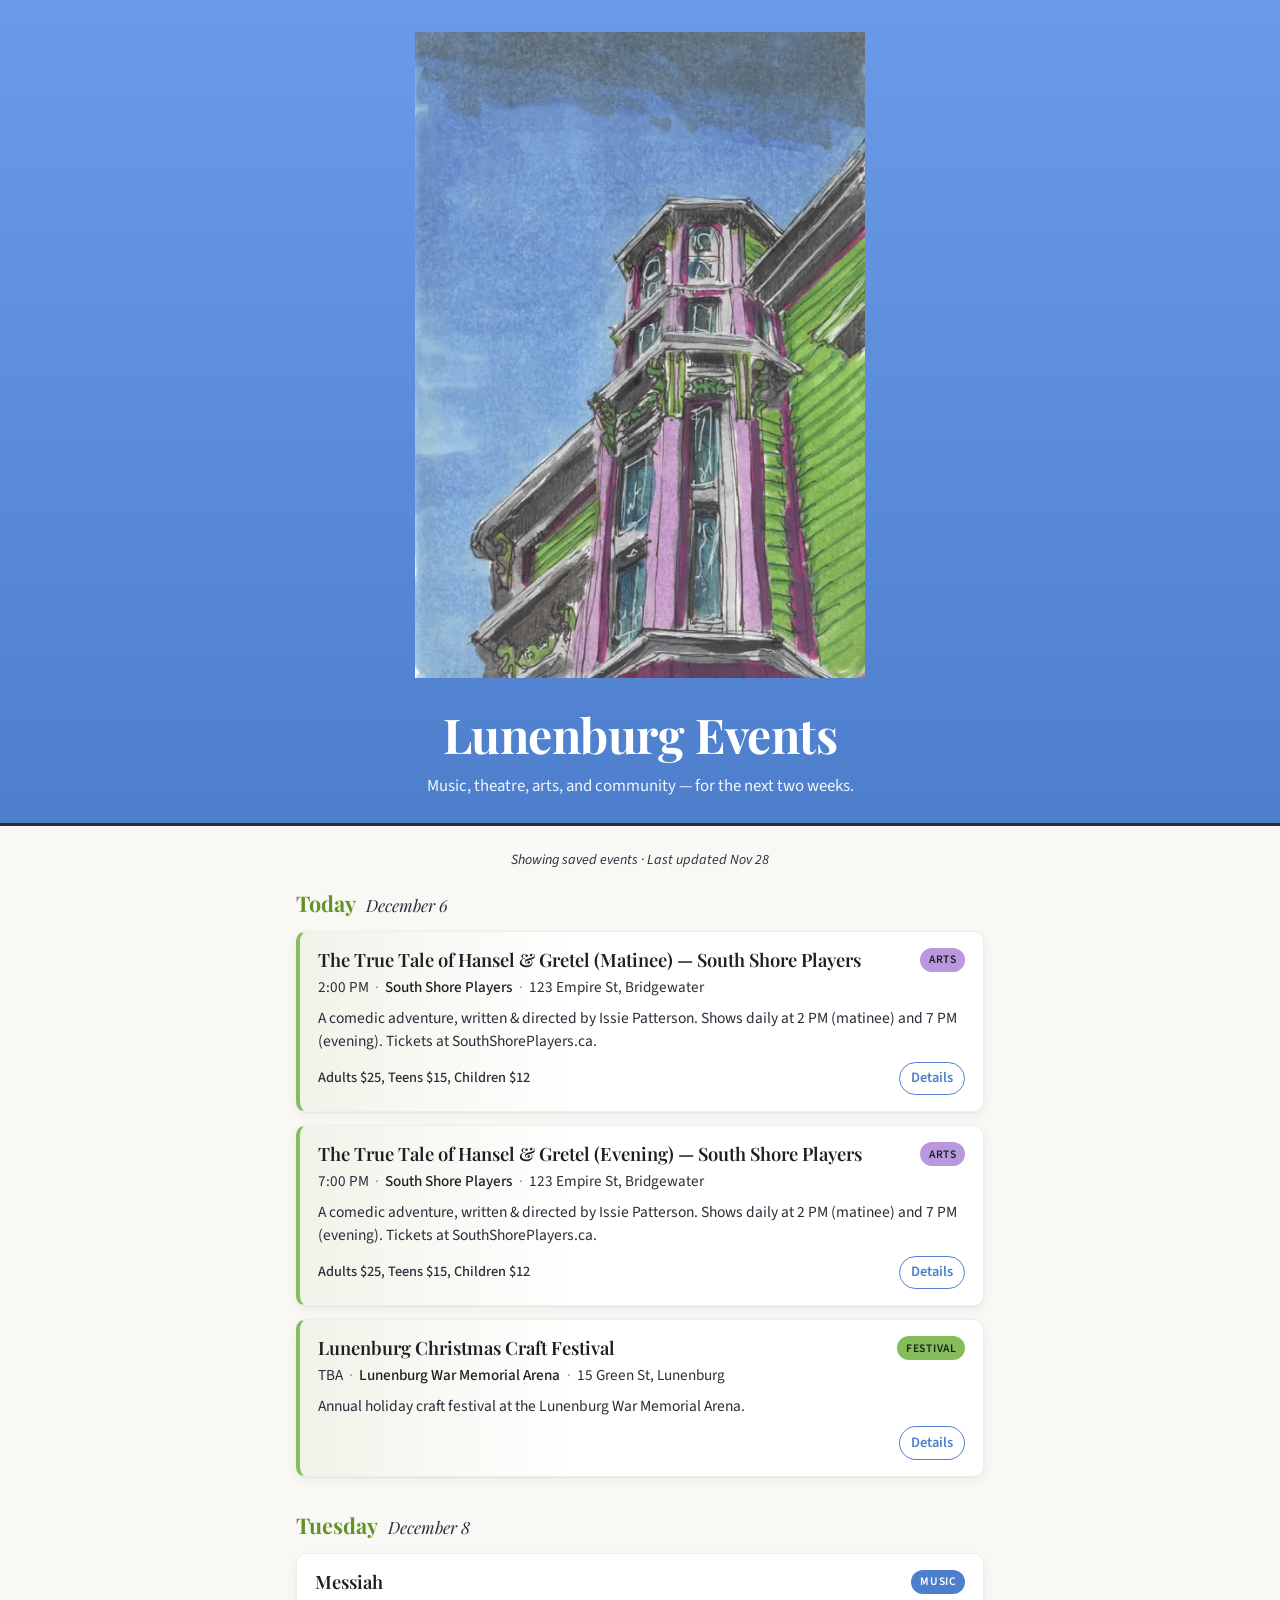
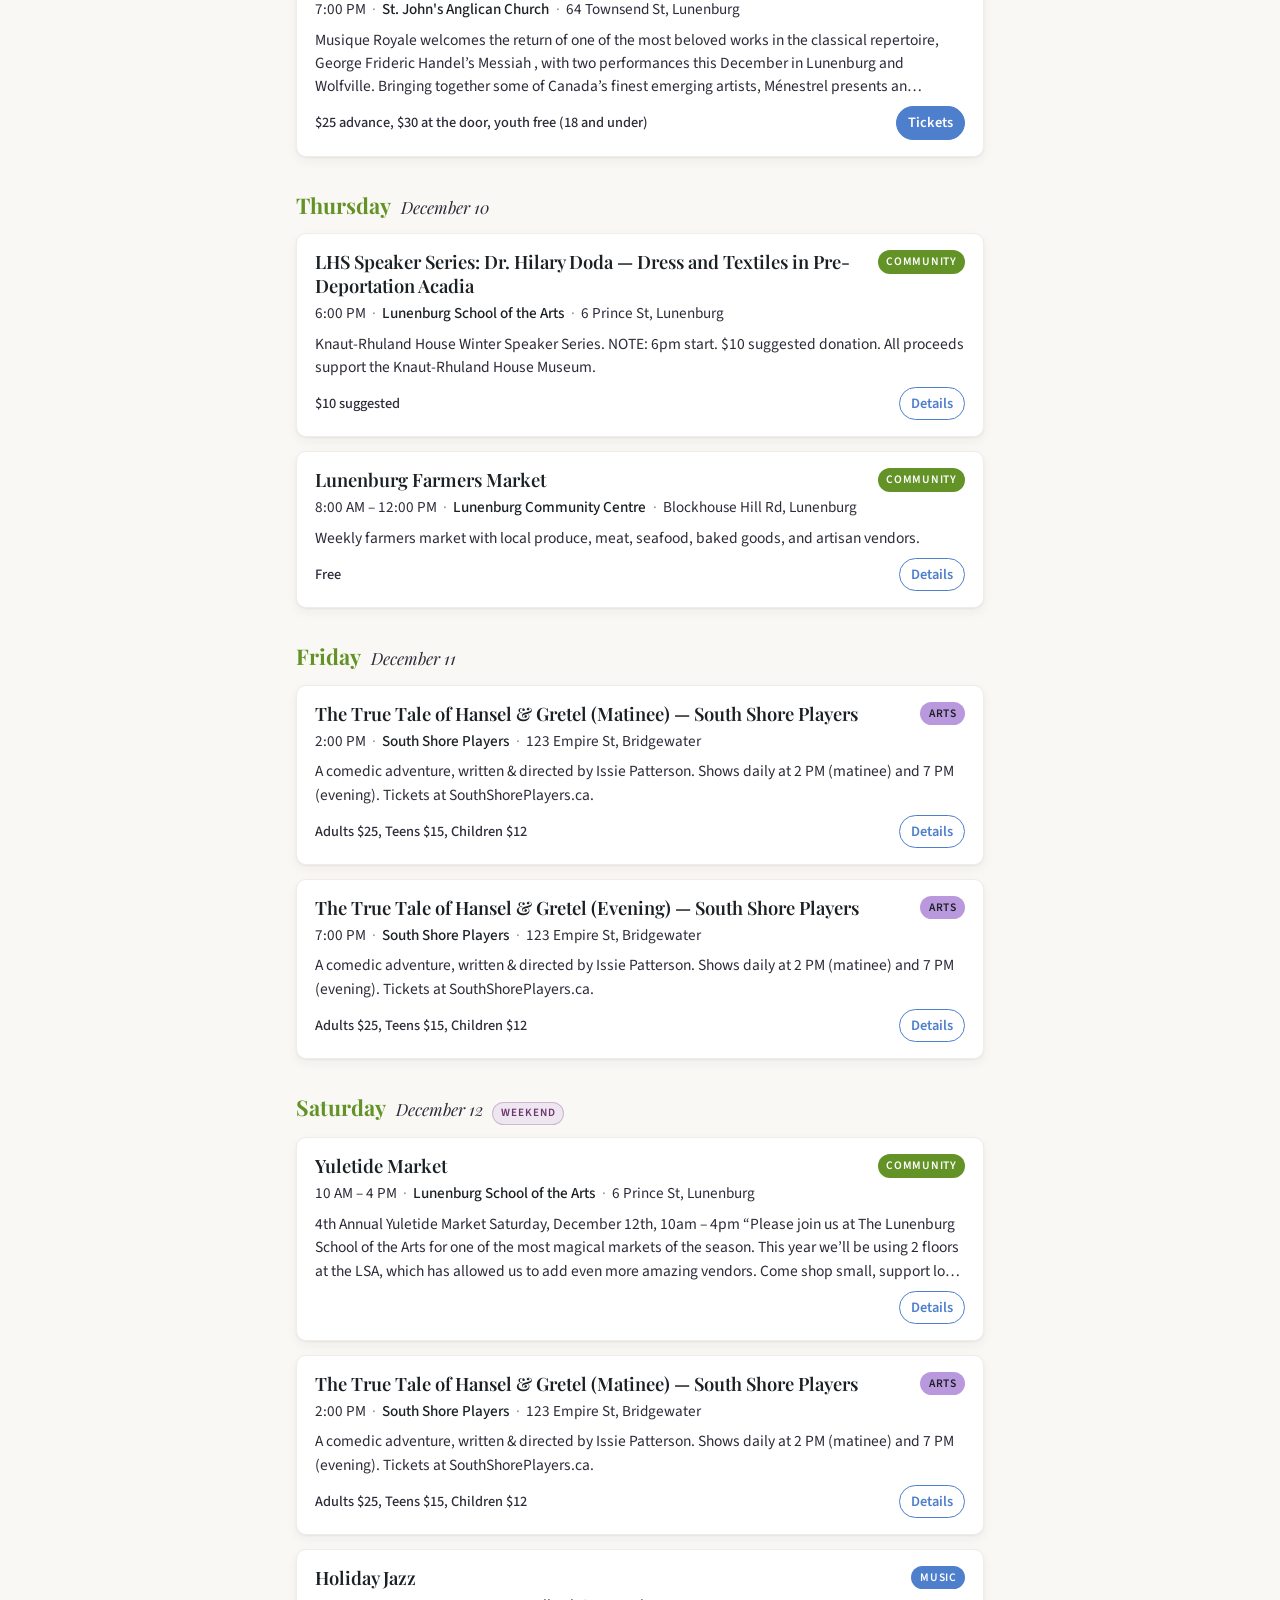
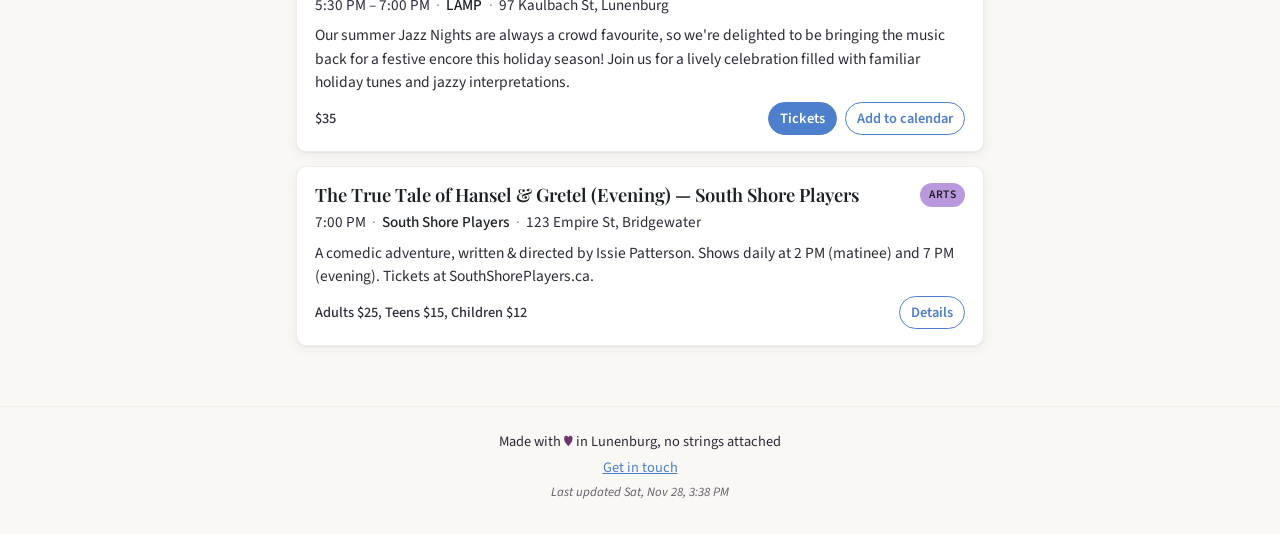
==== commit 09845650: "Update events [automated]" ====
--- a/index.html
+++ b/index.html
@@ -19,11 +19,101 @@
   "@type": "ItemList",
   "name": "Upcoming events in Lunenburg, Nova Scotia",
   "url": "https://lunenburg.fingerpost.ca/",
-  "numberOfItems": 25,
+  "numberOfItems": 28,
   "itemListElement": [
     {
       "@type": "ListItem",
       "position": 1,
+      "item": {
+        "@type": "Event",
+        "name": "Christmas by the Sea Market",
+        "startDate": "2026-11-28T12:00:00-04:00",
+        "eventStatus": "https://schema.org/EventScheduled",
+        "eventAttendanceMode": "https://schema.org/OfflineEventAttendanceMode",
+        "image": "https://lunenburg.fingerpost.ca/assets/icon-512.png",
+        "location": {
+          "@type": "Place",
+          "name": "King Street",
+          "address": "King St, Lunenburg"
+        },
+        "organizer": {
+          "@type": "Organization",
+          "name": "King Street"
+        },
+        "url": "https://museum.novascotia.ca/whats-on/lighting-vessels",
+        "description": "Holiday market on King Street. Part of the Light Up Lunenburg weekend.",
+        "offers": {
+          "@type": "Offer",
+          "price": "0",
+          "priceCurrency": "CAD",
+          "availability": "https://schema.org/InStock",
+          "validFrom": "2026-11-28T11:38:32-04:00"
+        }
+      }
+    },
+    {
+      "@type": "ListItem",
+      "position": 2,
+      "item": {
+        "@type": "Event",
+        "name": "Lunenburg Christmas Parade",
+        "startDate": "2026-11-28T14:00:00-04:00",
+        "eventStatus": "https://schema.org/EventScheduled",
+        "eventAttendanceMode": "https://schema.org/OfflineEventAttendanceMode",
+        "image": "https://lunenburg.fingerpost.ca/assets/icon-512.png",
+        "location": {
+          "@type": "Place",
+          "name": "Lincoln Street",
+          "address": "Lincoln St, Lunenburg"
+        },
+        "organizer": {
+          "@type": "Organization",
+          "name": "Lincoln Street"
+        },
+        "url": "https://www.facebook.com/xmassea/",
+        "description": "Annual Christmas parade through the streets of Lunenburg. Part of the Light Up Lunenburg weekend.",
+        "offers": {
+          "@type": "Offer",
+          "price": "0",
+          "priceCurrency": "CAD",
+          "availability": "https://schema.org/InStock",
+          "validFrom": "2026-11-28T11:38:32-04:00"
+        }
+      }
+    },
+    {
+      "@type": "ListItem",
+      "position": 3,
+      "item": {
+        "@type": "Event",
+        "name": "Lighting of Trees",
+        "startDate": "2026-11-28T18:00:00-04:00",
+        "eventStatus": "https://schema.org/EventScheduled",
+        "eventAttendanceMode": "https://schema.org/OfflineEventAttendanceMode",
+        "image": "https://lunenburg.fingerpost.ca/assets/icon-512.png",
+        "location": {
+          "@type": "Place",
+          "name": "Lunenburg Heritage Bandstand",
+          "address": "Lunenburg"
+        },
+        "organizer": {
+          "@type": "Organization",
+          "name": "Lunenburg Heritage Bandstand"
+        },
+        "url": "https://museum.novascotia.ca/whats-on/lighting-vessels",
+        "description": "Tree lighting ceremony at the Bandstand. Part of the Light Up Lunenburg weekend.",
+        "offers": {
+          "@type": "Offer",
+          "price": "0",
+          "priceCurrency": "CAD",
+          "availability": "https://schema.org/InStock",
+          "validFrom": "2026-11-28T11:38:32-04:00"
+        }
+      }
+    },
+    {
+      "@type": "ListItem",
+      "position": 4,
       "item": {
         "@type": "Event",
         "name": "First of Bells - Encore Performance",
@@ -49,13 +139,13 @@
           "priceCurrency": "CAD",
           "availability": "https://schema.org/InStock",
           "url": "https://www.eventbrite.ca/e/first-of-bells-tickets-2003511615174?aff=oddtdtcreator",
-          "validFrom": "2026-11-28T07:06:08-04:00"
-        }
-      }
-    },
-    {
-      "@type": "ListItem",
-      "position": 2,
+          "validFrom": "2026-11-28T11:38:32-04:00"
+        }
+      }
+    },
+    {
+      "@type": "ListItem",
+      "position": 5,
       "item": {
         "@type": "Event",
         "name": "Ellita Gagner: Songs My Mother Taught Me",
@@ -81,13 +171,13 @@
           "priceCurrency": "CAD",
           "availability": "https://schema.org/InStock",
           "url": "https://www.zeffy.com/en-CA/ticketing/ellita-gagner-mezzo-soprano",
-          "validFrom": "2026-11-28T07:06:08-04:00"
-        }
-      }
-    },
-    {
-      "@type": "ListItem",
-      "position": 3,
+          "validFrom": "2026-11-28T11:38:32-04:00"
+        }
+      }
+    },
+    {
+      "@type": "ListItem",
+      "position": 6,
       "item": {
         "@type": "Event",
         "name": "CANCELLED - Victor Fraser - Tea & Scones Concert",
@@ -111,7 +201,7 @@
     },
     {
       "@type": "ListItem",
-      "position": 4,
+      "position": 7,
       "item": {
         "@type": "Event",
         "name": "Tunes on Tuesday: Piotr Kozłowski, Part 2",
@@ -136,13 +226,13 @@
           "price": "0",
           "priceCurrency": "CAD",
           "availability": "https://schema.org/InStock",
-          "validFrom": "2026-11-28T07:06:08-04:00"
-        }
-      }
-    },
-    {
-      "@type": "ListItem",
-      "position": 5,
+          "validFrom": "2026-11-28T11:38:32-04:00"
+        }
+      }
+    },
+    {
+      "@type": "ListItem",
+      "position": 8,
       "item": {
         "@type": "Event",
         "name": "Lunenburg Farmers Market",
@@ -167,13 +257,13 @@
           "price": "0",
           "priceCurrency": "CAD",
           "availability": "https://schema.org/InStock",
-          "validFrom": "2026-11-28T07:06:08-04:00"
-        }
-      }
-    },
-    {
-      "@type": "ListItem",
-      "position": 6,
+          "validFrom": "2026-11-28T11:38:32-04:00"
+        }
+      }
+    },
+    {
+      "@type": "ListItem",
+      "position": 9,
       "item": {
         "@type": "Event",
         "name": "The True Tale of Hansel & Gretel (Matinee) — South Shore Players",
@@ -198,13 +288,13 @@
           "highPrice": "25",
           "priceCurrency": "CAD",
           "availability": "https://schema.org/InStock",
-          "validFrom": "2026-11-28T07:06:08-04:00"
-        }
-      }
-    },
-    {
-      "@type": "ListItem",
-      "position": 7,
+          "validFrom": "2026-11-28T11:38:32-04:00"
+        }
+      }
+    },
+    {
+      "@type": "ListItem",
+      "position": 10,
       "item": {
         "@type": "Event",
         "name": "The True Tale of Hansel & Gretel (Evening) — South Shore Players",
@@ -229,13 +319,13 @@
           "highPrice": "25",
           "priceCurrency": "CAD",
           "availability": "https://schema.org/InStock",
-          "validFrom": "2026-11-28T07:06:08-04:00"
-        }
-      }
-    },
-    {
-      "@type": "ListItem",
-      "position": 8,
+          "validFrom": "2026-11-28T11:38:32-04:00"
+        }
+      }
+    },
+    {
+      "@type": "ListItem",
+      "position": 11,
       "item": {
         "@type": "Event",
         "name": "\"THE CHRISTMAS TREE\" by the Lunenburg Theatre Collective: Dec. 4, 5 & 6",
@@ -258,7 +348,7 @@
     },
     {
       "@type": "ListItem",
-      "position": 9,
+      "position": 12,
       "item": {
         "@type": "Event",
         "name": "The True Tale of Hansel & Gretel (Matinee) — South Shore Players",
@@ -283,13 +373,13 @@
           "highPrice": "25",
           "priceCurrency": "CAD",
           "availability": "https://schema.org/InStock",
-          "validFrom": "2026-11-28T07:06:08-04:00"
-        }
-      }
-    },
-    {
-      "@type": "ListItem",
-      "position": 10,
+          "validFrom": "2026-11-28T11:38:32-04:00"
+        }
+      }
+    },
+    {
+      "@type": "ListItem",
+      "position": 13,
       "item": {
         "@type": "Event",
         "name": "Geoff and Glenn",
@@ -313,13 +403,13 @@
           "price": "0",
           "priceCurrency": "CAD",
           "availability": "https://schema.org/InStock",
-          "validFrom": "2026-11-28T07:06:08-04:00"
-        }
-      }
-    },
-    {
-      "@type": "ListItem",
-      "position": 11,
+          "validFrom": "2026-11-28T11:38:32-04:00"
+        }
+      }
+    },
+    {
+      "@type": "ListItem",
+      "position": 14,
       "item": {
         "@type": "Event",
         "name": "The True Tale of Hansel & Gretel (Evening) — South Shore Players",
@@ -344,13 +434,13 @@
           "highPrice": "25",
           "priceCurrency": "CAD",
           "availability": "https://schema.org/InStock",
-          "validFrom": "2026-11-28T07:06:08-04:00"
-        }
-      }
-    },
-    {
-      "@type": "ListItem",
-      "position": 12,
+          "validFrom": "2026-11-28T11:38:32-04:00"
+        }
+      }
+    },
+    {
+      "@type": "ListItem",
+      "position": 15,
       "item": {
         "@type": "Event",
         "name": "Piotr Kozłowski, piano",
@@ -376,13 +466,13 @@
           "priceCurrency": "CAD",
           "availability": "https://schema.org/InStock",
           "url": "https://www.zeffy.com/en-CA/ticketing/piotr-kozlowski-piano",
-          "validFrom": "2026-11-28T07:06:08-04:00"
-        }
-      }
-    },
-    {
-      "@type": "ListItem",
-      "position": 13,
+          "validFrom": "2026-11-28T11:38:32-04:00"
+        }
+      }
+    },
+    {
+      "@type": "ListItem",
+      "position": 16,
       "item": {
         "@type": "Event",
         "name": "Lunenburg Christmas Craft Festival",
@@ -405,7 +495,7 @@
     },
     {
       "@type": "ListItem",
-      "position": 14,
+      "position": 17,
       "item": {
         "@type": "Event",
         "name": "The True Tale of Hansel & Gretel (Matinee) — South Shore Players",
@@ -430,13 +520,13 @@
           "highPrice": "25",
           "priceCurrency": "CAD",
           "availability": "https://schema.org/InStock",
-          "validFrom": "2026-11-28T07:06:08-04:00"
-        }
-      }
-    },
-    {
-      "@type": "ListItem",
-      "position": 15,
+          "validFrom": "2026-11-28T11:38:32-04:00"
+        }
+      }
+    },
+    {
+      "@type": "ListItem",
+      "position": 18,
       "item": {
         "@type": "Event",
         "name": "The True Tale of Hansel & Gretel (Evening) — South Shore Players",
@@ -461,13 +551,13 @@
           "highPrice": "25",
           "priceCurrency": "CAD",
           "availability": "https://schema.org/InStock",
-          "validFrom": "2026-11-28T07:06:08-04:00"
-        }
-      }
-    },
-    {
-      "@type": "ListItem",
-      "position": 16,
+          "validFrom": "2026-11-28T11:38:32-04:00"
+        }
+      }
+    },
+    {
+      "@type": "ListItem",
+      "position": 19,
       "item": {
         "@type": "Event",
         "name": "Lunenburg Christmas Craft Festival",
@@ -490,7 +580,7 @@
     },
     {
       "@type": "ListItem",
-      "position": 17,
+      "position": 20,
       "item": {
         "@type": "Event",
         "name": "Messiah",
@@ -515,13 +605,13 @@
           "priceCurrency": "CAD",
           "availability": "https://schema.org/InStock",
           "url": "https://www.canadahelps.org/en/charities/musique-royale-a-treasury-of-music-from-our-historic-past/events/menestrel-messiah-in-lunenburg-2026",
-          "validFrom": "2026-11-28T07:06:08-04:00"
-        }
-      }
-    },
-    {
-      "@type": "ListItem",
-      "position": 18,
+          "validFrom": "2026-11-28T11:38:32-04:00"
+        }
+      }
+    },
+    {
+      "@type": "ListItem",
+      "position": 21,
       "item": {
         "@type": "Event",
         "name": "Lunenburg Farmers Market",
@@ -546,13 +636,13 @@
           "price": "0",
           "priceCurrency": "CAD",
           "availability": "https://schema.org/InStock",
-          "validFrom": "2026-11-28T07:06:08-04:00"
-        }
-      }
-    },
-    {
-      "@type": "ListItem",
-      "position": 19,
+          "validFrom": "2026-11-28T11:38:32-04:00"
+        }
+      }
+    },
+    {
+      "@type": "ListItem",
+      "position": 22,
       "item": {
         "@type": "Event",
         "name": "LHS Speaker Series: Dr. Hilary Doda — Dress and Textiles in Pre-Deportation Acadia",
@@ -576,13 +666,13 @@
           "price": "10",
           "priceCurrency": "CAD",
           "availability": "https://schema.org/InStock",
-          "validFrom": "2026-11-28T07:06:08-04:00"
-        }
-      }
-    },
-    {
-      "@type": "ListItem",
-      "position": 20,
+          "validFrom": "2026-11-28T11:38:32-04:00"
+        }
+      }
+    },
+    {
+      "@type": "ListItem",
+      "position": 23,
       "item": {
         "@type": "Event",
         "name": "The True Tale of Hansel & Gretel (Matinee) — South Shore Players",
@@ -607,13 +697,13 @@
           "highPrice": "25",
           "priceCurrency": "CAD",
           "availability": "https://schema.org/InStock",
-          "validFrom": "2026-11-28T07:06:08-04:00"
-        }
-      }
-    },
-    {
-      "@type": "ListItem",
-      "position": 21,
+          "validFrom": "2026-11-28T11:38:32-04:00"
+        }
+      }
+    },
+    {
+      "@type": "ListItem",
+      "position": 24,
       "item": {
         "@type": "Event",
         "name": "The True Tale of Hansel & Gretel (Evening) — South Shore Players",
@@ -638,13 +728,13 @@
           "highPrice": "25",
           "priceCurrency": "CAD",
           "availability": "https://schema.org/InStock",
-          "validFrom": "2026-11-28T07:06:08-04:00"
-        }
-      }
-    },
-    {
-      "@type": "ListItem",
-      "position": 22,
+          "validFrom": "2026-11-28T11:38:32-04:00"
+        }
+      }
+    },
+    {
+      "@type": "ListItem",
+      "position": 25,
       "item": {
         "@type": "Event",
         "name": "The True Tale of Hansel & Gretel (Matinee) — South Shore Players",
@@ -669,13 +759,13 @@
           "highPrice": "25",
           "priceCurrency": "CAD",
           "availability": "https://schema.org/InStock",
-          "validFrom": "2026-11-28T07:06:08-04:00"
-        }
-      }
-    },
-    {
-      "@type": "ListItem",
-      "position": 23,
+          "validFrom": "2026-11-28T11:38:32-04:00"
+        }
+      }
+    },
+    {
+      "@type": "ListItem",
+      "position": 26,
       "item": {
         "@type": "Event",
         "name": "Holiday Jazz",
@@ -701,13 +791,13 @@
           "priceCurrency": "CAD",
           "availability": "https://schema.org/InStock",
           "url": "https://www.zeffy.com/en-CA/ticketing/holiday-jazz-2",
-          "validFrom": "2026-11-28T07:06:08-04:00"
-        }
-      }
-    },
-    {
-      "@type": "ListItem",
-      "position": 24,
+          "validFrom": "2026-11-28T11:38:32-04:00"
+        }
+      }
+    },
+    {
+      "@type": "ListItem",
+      "position": 27,
       "item": {
         "@type": "Event",
         "name": "The True Tale of Hansel & Gretel (Evening) — South Shore Players",
@@ -732,13 +822,13 @@
           "highPrice": "25",
           "priceCurrency": "CAD",
           "availability": "https://schema.org/InStock",
-          "validFrom": "2026-11-28T07:06:08-04:00"
-        }
-      }
-    },
-    {
-      "@type": "ListItem",
-      "position": 25,
+          "validFrom": "2026-11-28T11:38:32-04:00"
+        }
+      }
+    },
+    {
+      "@type": "ListItem",
+      "position": 28,
       "item": {
         "@type": "Event",
         "name": "Yuletide Market",
@@ -801,6 +891,9 @@
       <h2>Upcoming events in Lunenburg</h2>
       <h3>Saturday, November 28</h3>
       <ul>
+        <li><strong>12:00 PM</strong> — Christmas by the Sea Market — at King Street</li>
+        <li><strong>2:00 PM</strong> — Lunenburg Christmas Parade — at Lincoln Street</li>
+        <li><strong>6:00 PM</strong> — Lighting of Trees — at Lunenburg Heritage Bandstand</li>
         <li><strong>7:00 PM</strong> — First of Bells - Encore Performance — at Old Confidence Lodge</li>
         <li><strong>7:00 PM</strong> — Ellita Gagner: Songs My Mother Taught Me — at LAMP</li>
       </ul>
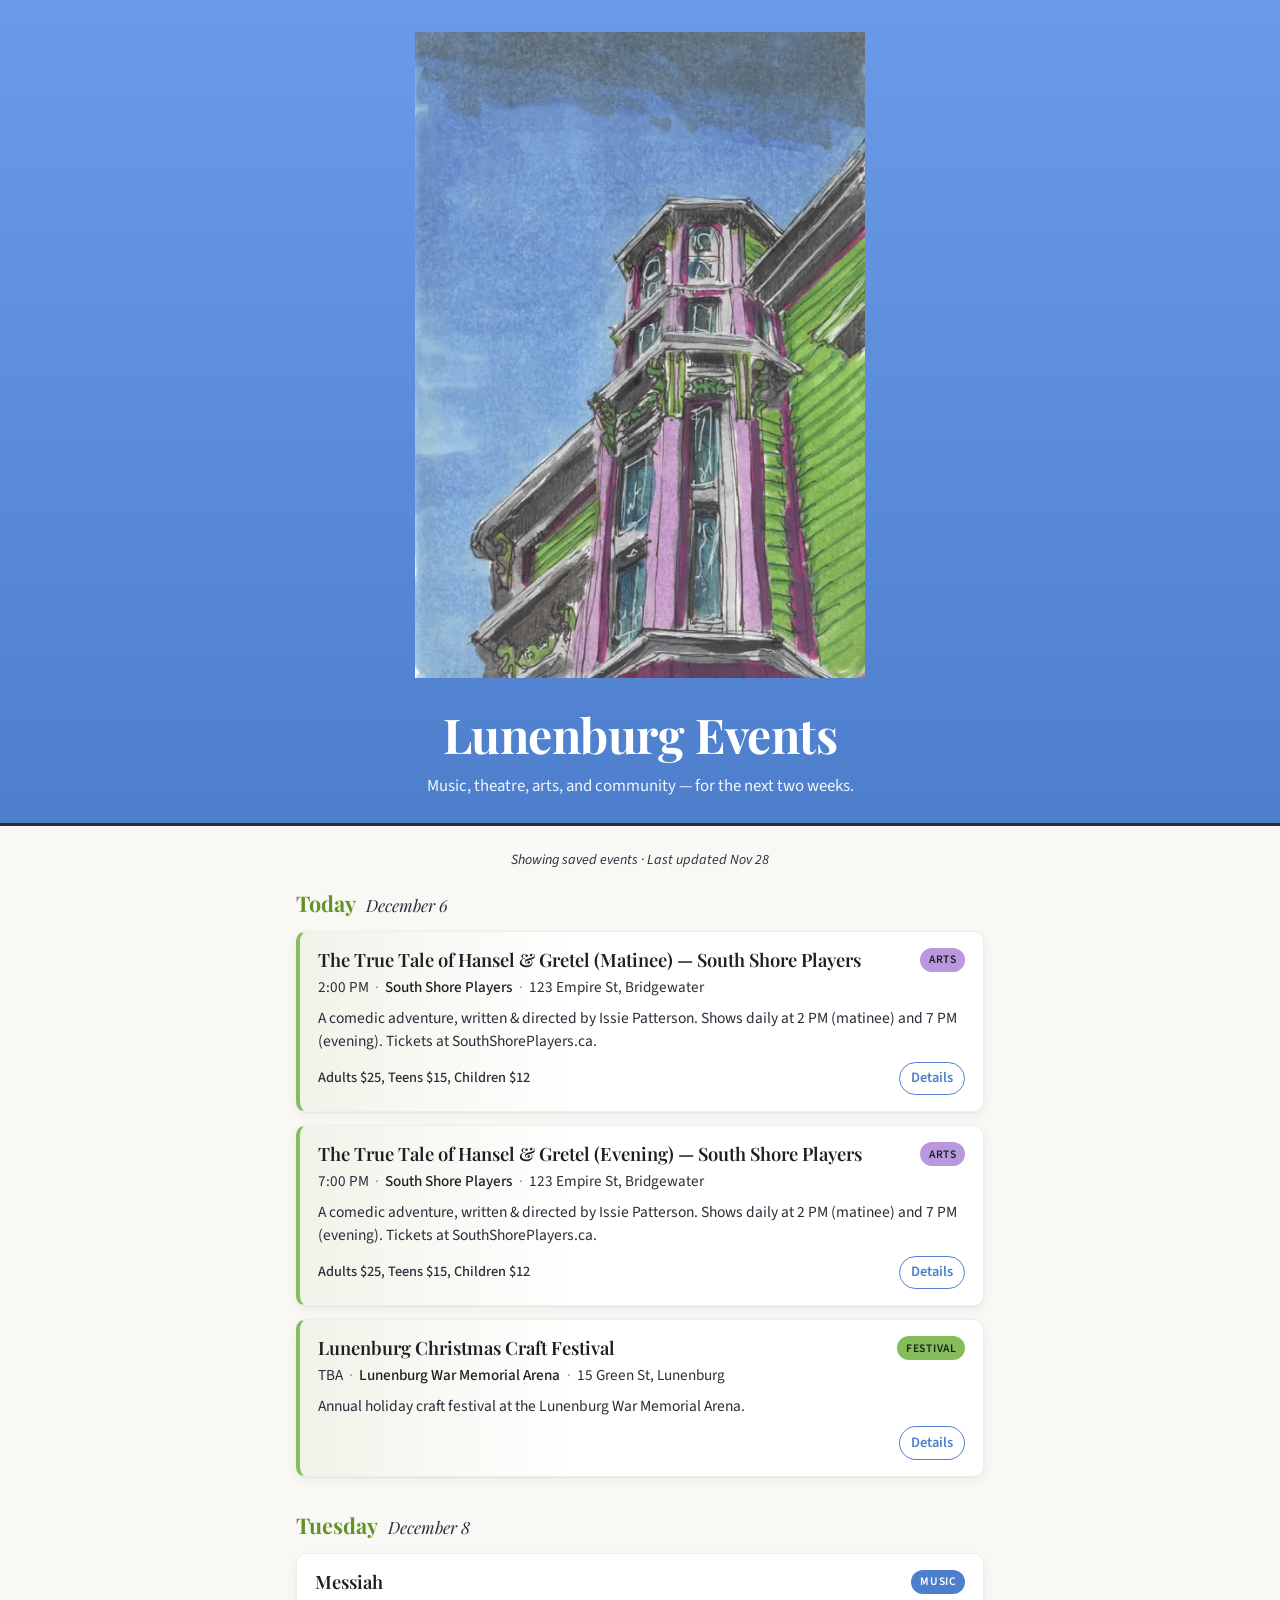
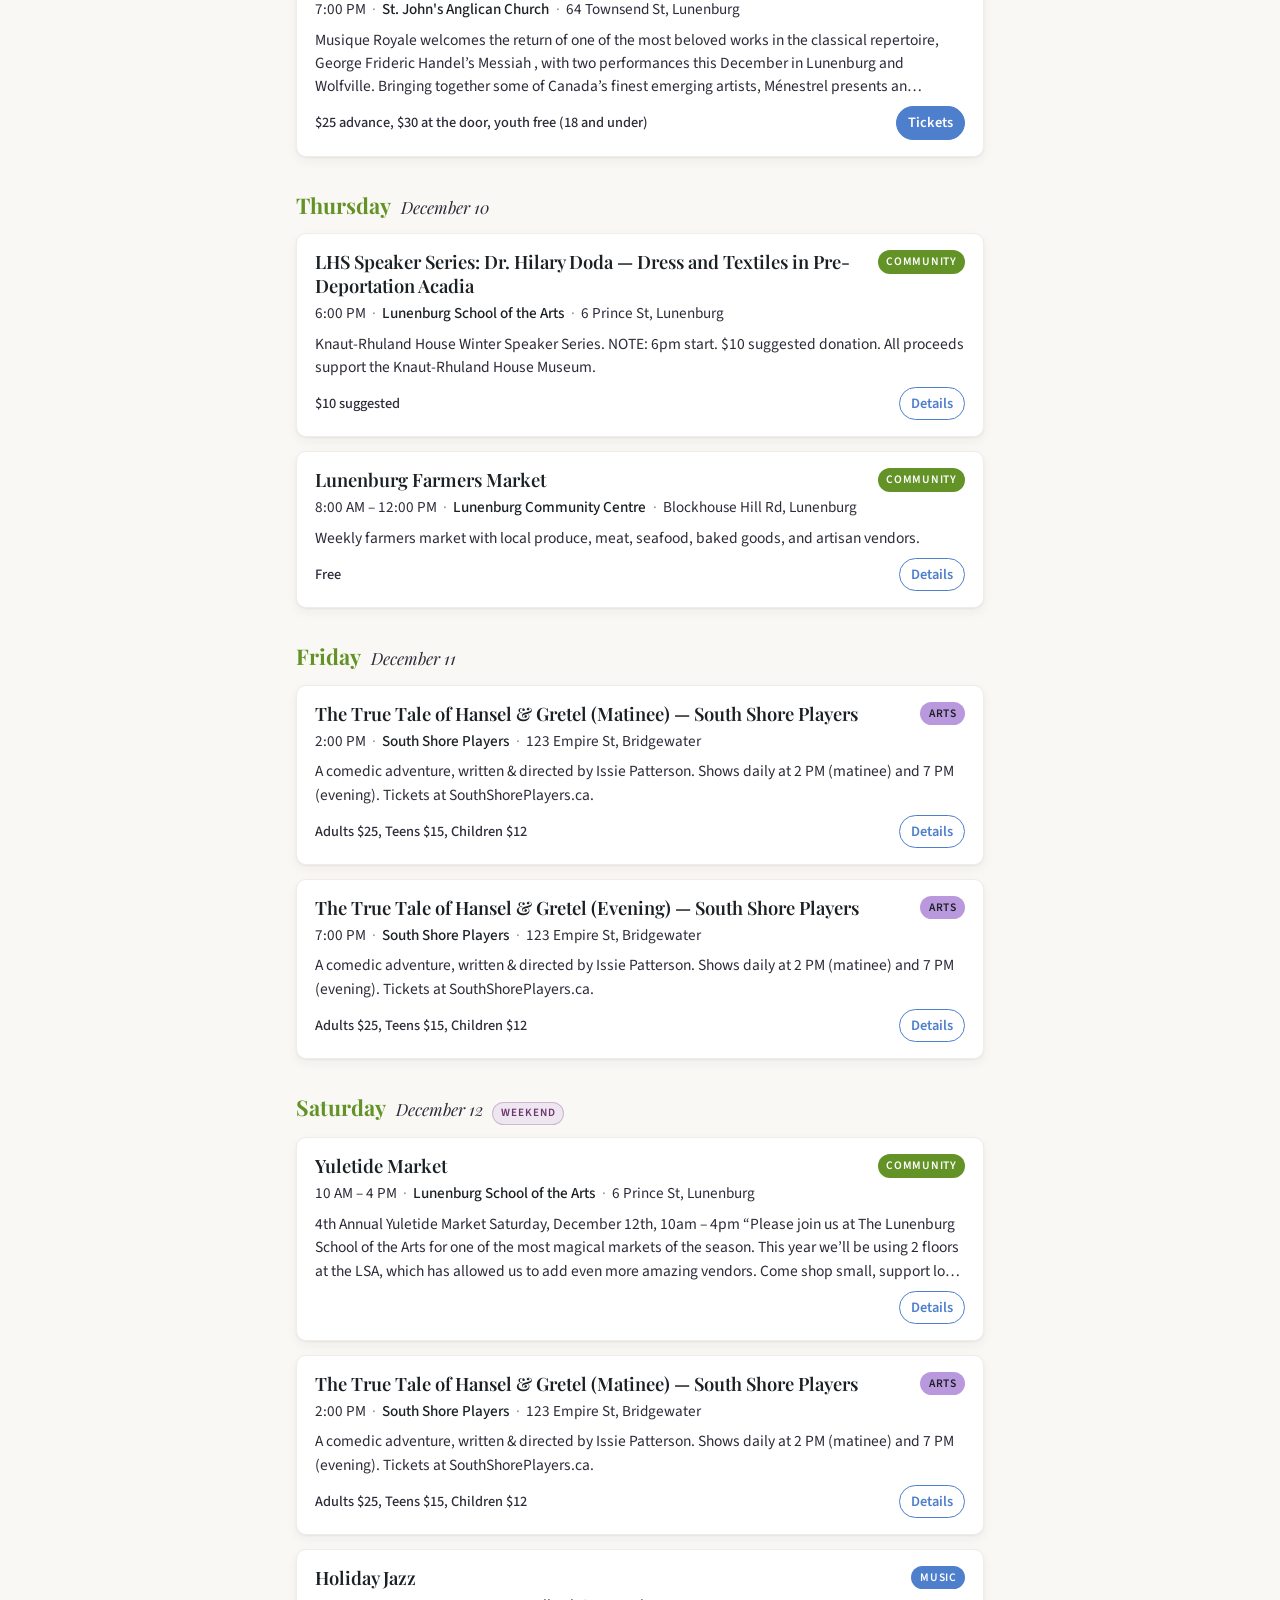
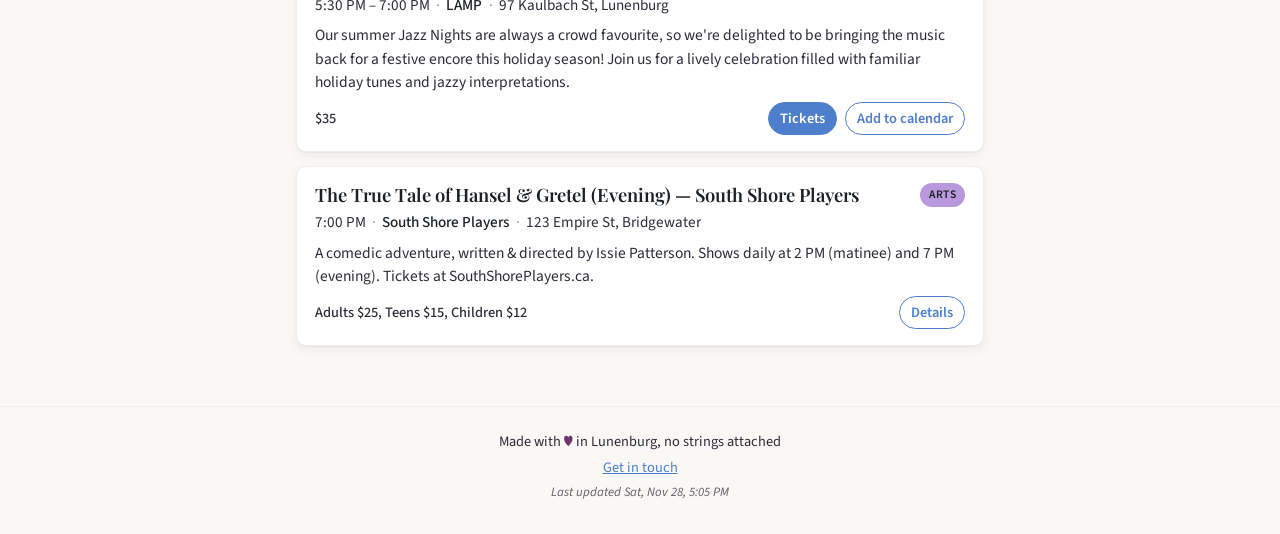
==== commit f53c2d77: "Update events [automated]" ====
--- a/index.html
+++ b/index.html
@@ -47,7 +47,7 @@
           "price": "0",
           "priceCurrency": "CAD",
           "availability": "https://schema.org/InStock",
-          "validFrom": "2026-11-28T11:38:32-04:00"
+          "validFrom": "2026-11-28T13:05:46-04:00"
         }
       }
     },
@@ -77,7 +77,7 @@
           "price": "0",
           "priceCurrency": "CAD",
           "availability": "https://schema.org/InStock",
-          "validFrom": "2026-11-28T11:38:32-04:00"
+          "validFrom": "2026-11-28T13:05:46-04:00"
         }
       }
     },
@@ -107,7 +107,7 @@
           "price": "0",
           "priceCurrency": "CAD",
           "availability": "https://schema.org/InStock",
-          "validFrom": "2026-11-28T11:38:32-04:00"
+          "validFrom": "2026-11-28T13:05:46-04:00"
         }
       }
     },
@@ -139,7 +139,7 @@
           "priceCurrency": "CAD",
           "availability": "https://schema.org/InStock",
           "url": "https://www.eventbrite.ca/e/first-of-bells-tickets-2003511615174?aff=oddtdtcreator",
-          "validFrom": "2026-11-28T11:38:32-04:00"
+          "validFrom": "2026-11-28T13:05:46-04:00"
         }
       }
     },
@@ -171,7 +171,7 @@
           "priceCurrency": "CAD",
           "availability": "https://schema.org/InStock",
           "url": "https://www.zeffy.com/en-CA/ticketing/ellita-gagner-mezzo-soprano",
-          "validFrom": "2026-11-28T11:38:32-04:00"
+          "validFrom": "2026-11-28T13:05:46-04:00"
         }
       }
     },
@@ -226,7 +226,7 @@
           "price": "0",
           "priceCurrency": "CAD",
           "availability": "https://schema.org/InStock",
-          "validFrom": "2026-11-28T11:38:32-04:00"
+          "validFrom": "2026-11-28T13:05:46-04:00"
         }
       }
     },
@@ -257,7 +257,7 @@
           "price": "0",
           "priceCurrency": "CAD",
           "availability": "https://schema.org/InStock",
-          "validFrom": "2026-11-28T11:38:32-04:00"
+          "validFrom": "2026-11-28T13:05:46-04:00"
         }
       }
     },
@@ -288,7 +288,7 @@
           "highPrice": "25",
           "priceCurrency": "CAD",
           "availability": "https://schema.org/InStock",
-          "validFrom": "2026-11-28T11:38:32-04:00"
+          "validFrom": "2026-11-28T13:05:46-04:00"
         }
       }
     },
@@ -319,7 +319,7 @@
           "highPrice": "25",
           "priceCurrency": "CAD",
           "availability": "https://schema.org/InStock",
-          "validFrom": "2026-11-28T11:38:32-04:00"
+          "validFrom": "2026-11-28T13:05:46-04:00"
         }
       }
     },
@@ -373,7 +373,7 @@
           "highPrice": "25",
           "priceCurrency": "CAD",
           "availability": "https://schema.org/InStock",
-          "validFrom": "2026-11-28T11:38:32-04:00"
+          "validFrom": "2026-11-28T13:05:46-04:00"
         }
       }
     },
@@ -403,7 +403,7 @@
           "price": "0",
           "priceCurrency": "CAD",
           "availability": "https://schema.org/InStock",
-          "validFrom": "2026-11-28T11:38:32-04:00"
+          "validFrom": "2026-11-28T13:05:46-04:00"
         }
       }
     },
@@ -434,7 +434,7 @@
           "highPrice": "25",
           "priceCurrency": "CAD",
           "availability": "https://schema.org/InStock",
-          "validFrom": "2026-11-28T11:38:32-04:00"
+          "validFrom": "2026-11-28T13:05:46-04:00"
         }
       }
     },
@@ -466,7 +466,7 @@
           "priceCurrency": "CAD",
           "availability": "https://schema.org/InStock",
           "url": "https://www.zeffy.com/en-CA/ticketing/piotr-kozlowski-piano",
-          "validFrom": "2026-11-28T11:38:32-04:00"
+          "validFrom": "2026-11-28T13:05:46-04:00"
         }
       }
     },
@@ -520,7 +520,7 @@
           "highPrice": "25",
           "priceCurrency": "CAD",
           "availability": "https://schema.org/InStock",
-          "validFrom": "2026-11-28T11:38:32-04:00"
+          "validFrom": "2026-11-28T13:05:46-04:00"
         }
       }
     },
@@ -551,7 +551,7 @@
           "highPrice": "25",
           "priceCurrency": "CAD",
           "availability": "https://schema.org/InStock",
-          "validFrom": "2026-11-28T11:38:32-04:00"
+          "validFrom": "2026-11-28T13:05:46-04:00"
         }
       }
     },
@@ -605,7 +605,7 @@
           "priceCurrency": "CAD",
           "availability": "https://schema.org/InStock",
           "url": "https://www.canadahelps.org/en/charities/musique-royale-a-treasury-of-music-from-our-historic-past/events/menestrel-messiah-in-lunenburg-2026",
-          "validFrom": "2026-11-28T11:38:32-04:00"
+          "validFrom": "2026-11-28T13:05:46-04:00"
         }
       }
     },
@@ -636,7 +636,7 @@
           "price": "0",
           "priceCurrency": "CAD",
           "availability": "https://schema.org/InStock",
-          "validFrom": "2026-11-28T11:38:32-04:00"
+          "validFrom": "2026-11-28T13:05:46-04:00"
         }
       }
     },
@@ -666,7 +666,7 @@
           "price": "10",
           "priceCurrency": "CAD",
           "availability": "https://schema.org/InStock",
-          "validFrom": "2026-11-28T11:38:32-04:00"
+          "validFrom": "2026-11-28T13:05:46-04:00"
         }
       }
     },
@@ -697,7 +697,7 @@
           "highPrice": "25",
           "priceCurrency": "CAD",
           "availability": "https://schema.org/InStock",
-          "validFrom": "2026-11-28T11:38:32-04:00"
+          "validFrom": "2026-11-28T13:05:46-04:00"
         }
       }
     },
@@ -728,7 +728,7 @@
           "highPrice": "25",
           "priceCurrency": "CAD",
           "availability": "https://schema.org/InStock",
-          "validFrom": "2026-11-28T11:38:32-04:00"
+          "validFrom": "2026-11-28T13:05:46-04:00"
         }
       }
     },
@@ -759,7 +759,7 @@
           "highPrice": "25",
           "priceCurrency": "CAD",
           "availability": "https://schema.org/InStock",
-          "validFrom": "2026-11-28T11:38:32-04:00"
+          "validFrom": "2026-11-28T13:05:46-04:00"
         }
       }
     },
@@ -791,7 +791,7 @@
           "priceCurrency": "CAD",
           "availability": "https://schema.org/InStock",
           "url": "https://www.zeffy.com/en-CA/ticketing/holiday-jazz-2",
-          "validFrom": "2026-11-28T11:38:32-04:00"
+          "validFrom": "2026-11-28T13:05:46-04:00"
         }
       }
     },
@@ -822,7 +822,7 @@
           "highPrice": "25",
           "priceCurrency": "CAD",
           "availability": "https://schema.org/InStock",
-          "validFrom": "2026-11-28T11:38:32-04:00"
+          "validFrom": "2026-11-28T13:05:46-04:00"
         }
       }
     },
